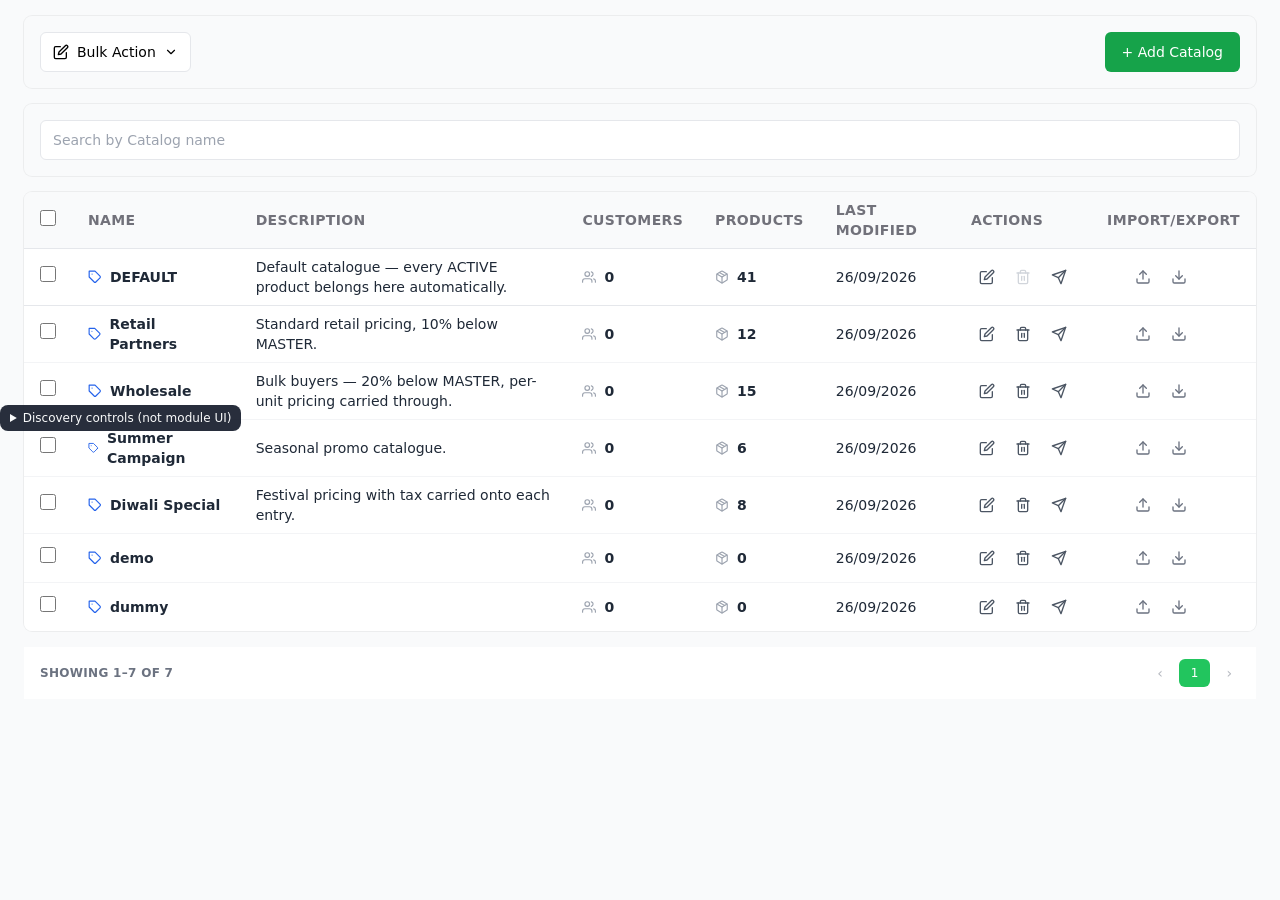
==== screens/catalogue-list.html @ 8fc2faf2 "Discovery v5 review build" ====
<!doctype html>
<!--
  DISCOVERY v5 SCREEN — Catalogue (Addendum 006: baseline sync to Development).
  Ports, element for element: CatalogueListShell, useCatalogueListController, CatalogueDrawer,
  useCatalogueDrawerController, CataloguePricingCsvActions, CatalogueSendCampaignModal,
  CatalogueTableSkeleton (+ shared DeleteModal, DiscardChangesModal, BulkActionDropdown,
  SlideDrawer, UnitPriceModal/UnitPriceForm, Pagination in ../assets/ui).
  Mounted as the host mounts it (storefront-frontend pages/CatalogueManagement.jsx):
  showHeading={false}, onNotify → host toasts. Data: sandbox seed (seed.catalogues).
  Open through a local static server (seed.json is fetched).
-->
<html lang="en">
<head>
<meta charset="utf-8">
<meta name="viewport" content="width=device-width, initial-scale=1">
<title>Catalogue — Discovery v5</title>
<link rel="stylesheet" href="../assets/module.css">
<script src="../assets/pm-core.js"></script>
<script src="../assets/ui/icons.js"></script>
<script src="../assets/ui/kit.js"></script>
<script src="../assets/ui/unit-price.js"></script>
<script src="../assets/ui/boot.js"></script>
</head>
<body>
<script>
const PAGE_SIZE = 20;
const SHOW_HEADING = false;
let api, locationId;
const onNotify = (m, t) => Boot.onNotify(m, t);

// ---- useCatalogueListController ----------------------------------------------------------
const L = {
  items: [], totalDoc: 0, isLoading: true, error: null,
  searchInput: "", currentPage: 1, checkedIds: [],
  searchDraft: "", pendingDelete: null, drawer: null, campaignFor: null,
};
let loadSeq = 0;
async function loadList() {
  const seq = ++loadSeq;
  L.isLoading = true;
  K.update();
  try {
    const result = await api.listCatalogues(locationId, { search: L.searchInput || undefined, page: L.currentPage, limit: PAGE_SIZE });
    if (seq !== loadSeq) return;
    L.items = result.catalogues.map(PM.mapCatalogue.mapCatalogueSummaryToListItem);
    L.totalDoc = result.totalDoc;
    L.checkedIds = [];
    L.isLoading = false;
    L.error = null;
  } catch (err) {
    if (seq !== loadSeq) return;
    L.isLoading = false;
    L.error = err;
    onNotify(`Something went wrong: ${err.message}`, "error");
  }
  K.update();
}
const refresh = () => loadList();
const isCheckAll = () => L.items.length > 0 && L.checkedIds.length === L.items.length;
async function removeCatalogue(id) {
  await api.deleteCatalogue(id);
  refresh();
}
async function bulkDelete(ids) {
  const results = await Promise.allSettled(ids.map((id) => api.deleteCatalogue(id)));
  refresh();
  const ok = results.filter((r) => r.status === "fulfilled").length;
  return { ok, failed: results.length - ok };
}

// ---- CatalogueListShell --------------------------------------------------------------------
const applySearch = K.debounce((v) => {
  L.searchInput = v;
  L.currentPage = 1;
  loadList();
}, 400);
K.on["list.search"] = (_, ev) => {
  L.searchDraft = ev.target.value;
  applySearch(L.searchDraft);
};
K.on["list.checkAll"] = () => (L.checkedIds = L.checkedIds.length === L.items.length ? [] : L.items.map((c) => c.id));
K.on["list.check"] = (id) => (L.checkedIds = L.checkedIds.includes(id) ? L.checkedIds.filter((x) => x !== id) : [...L.checkedIds, id]);
K.on["list.add"] = () => openDrawer({ mode: "create" });
K.on["list.edit"] = (id) => openDrawer({ mode: "edit", id });
K.on["list.delete"] = (id) => {
  const c = L.items.find((x) => x.id === id);
  L.pendingDelete = { kind: "single", id, name: c.displayName };
};
K.on["list.campaign"] = (id) => {
  const c = L.items.find((x) => x.id === id);
  openCampaign({ id, name: c.displayName });
};

async function handleConfirmDelete() {
  const pd = L.pendingDelete;
  if (!pd) return;
  if (pd.kind === "single") {
    await removeCatalogue(pd.id);
    onNotify(`Catalogue "${pd.name}" deleted`, "success");
    return;
  }
  const { ok, failed } = await bulkDelete(pd.ids);
  if (failed === 0) onNotify(`${ok} catalogue${ok === 1 ? "" : "s"} deleted`, "success");
  else onNotify(`${ok} deleted, ${failed} failed`, "error");
}

function skeleton() {
  const bar = (w) => `<div class="h-4 ${w} animate-pulse rounded bg-gray-200 dark:bg-gray-700"></div>`;
  const sq = `<div class="h-4 w-4 animate-pulse rounded bg-gray-200 dark:bg-gray-700"></div>`;
  return `<div class="w-full overflow-hidden ring-1 ring-black/5 rounded-lg overflow-x-auto" data-testid="catalogue-table-skeleton"><table class="w-full">
    ${thead(sq)}
    <tbody class="bg-white divide-y divide-gray-100 dark:divide-gray-700 dark:bg-gray-800">${Array.from({ length: 6 }, () => `<tr class="border-b border-gray-200">
      <td class="px-4 py-3">${sq}</td><td class="px-4 py-3">${bar("w-32")}</td><td class="px-4 py-3">${bar("w-40")}</td><td class="px-4 py-3">${bar("w-12")}</td><td class="px-4 py-3">${bar("w-12")}</td><td class="px-4 py-3">${bar("w-20")}</td>
      <td class="px-4 py-3"><div class="flex items-center gap-2">${sq}${sq}</div></td><td class="px-4 py-3"><div class="flex items-center gap-2">${sq}${sq}</div></td></tr>`).join("")}</tbody></table></div>`;
}
function thead(firstCell) {
  return `<thead class="text-sm font-medium tracking-wide text-left text-zinc-500 uppercase border-b border-gray-200 dark:border-gray-700 bg-gray-50 dark:text-gray-400 dark:bg-gray-800"><tr>
    <th class="px-4 py-2">${firstCell}</th><th class="px-4 py-2">Name</th><th class="px-4 py-2">Description</th><th class="px-4 py-2">Customers</th><th class="px-4 py-2">Products</th><th class="px-4 py-2">Last Modified</th><th class="px-4 py-2">Actions</th><th class="px-4 py-2">Import/Export</th></tr></thead>`;
}

function renderList() {
  if (L.error) return `<p role="alert" data-testid="catalogue-list-error">Something went wrong: ${K.esc(L.error.message)}</p>`;
  const totalPages = Math.max(1, Math.ceil(L.totalDoc / PAGE_SIZE));
  const actionsDisabled = L.checkedIds.length > 0;
  const bulkProps = (extra) => ({
    selectedIds: L.checkedIds,
    fallbackIds: L.items.map((i) => i.id),
    onDelete: (ids) => (L.pendingDelete = { kind: "bulk", ids }),
    onAutoSelect: () => onNotify("Select catalogues first, then choose a bulk action.", "error"),
    entityLabel: "Catalogue",
    deleteDescription: "Permanently remove the selected catalogues",
    ...extra,
  });
  const rows = L.items.length === 0
    ? `<tr><td colspan="8" data-testid="catalogue-list-empty" class="px-4 py-6 text-center text-gray-500 dark:text-gray-400">No catalogues found.</td></tr>`
    : L.items.map((c) => {
        const del = actionsDisabled || c.isDefault;
        return `<tr data-key="${c.id}" data-testid="catalogue-row-${c.id}" class="border-b border-gray-200 hover:bg-gray-50 dark:hover:bg-gray-700/40">
          <td class="px-4 py-2"><input type="checkbox"${K.attr("checked", L.checkedIds.includes(c.id))} data-on-change="list.check|${c.id}" data-testid="catalogue-row-checkbox-${c.id}" class="h-4 w-4 rounded border-gray-400 accent-emerald-600" aria-label="Select ${K.esc(c.displayName)}"></td>
          <td class="px-4 py-2"><span class="flex items-center text-sm font-semibold">${K.icon("FiTag", "mr-2 text-blue-600")}<span data-testid="catalogue-name-${c.id}">${K.esc(c.displayName)}</span></span></td>
          <td class="px-4 py-2 text-sm" data-testid="catalogue-description-${c.id}">${K.esc(c.descriptionLabel)}</td>
          <td class="px-4 py-2"><span class="flex items-center text-sm font-semibold">${K.icon("FiUsers", "mr-2 text-gray-400")}<span data-testid="catalogue-org-count-${c.id}">${c.orgCount}</span></span></td>
          <td class="px-4 py-2"><span class="flex items-center text-sm font-semibold">${K.icon("FiPackage", "mr-2 text-gray-400")}<span data-testid="catalogue-product-count-${c.id}">${c.productCount}</span></span></td>
          <td class="px-4 py-2 text-sm" data-testid="catalogue-modified-date-${c.id}">${c.modifiedAt ? new Date(c.modifiedAt).toLocaleDateString("en-GB") : "—"}</td>
          <td class="px-4 py-2"><div class="flex items-center gap-1">
            <button type="button"${K.attr("disabled", actionsDisabled)} data-on-click="list.edit|${c.id}" data-testid="catalogue-edit-btn-${c.id}" class="p-2 focus:outline-none ${actionsDisabled ? "text-gray-300" : "text-gray-600 hover:text-green-600"}" aria-label="Edit ${K.esc(c.displayName)}">${K.icon("FiEdit")}</button>
            <button type="button"${K.attr("disabled", del)}${K.attr("title", c.isDefault ? "DEFAULT catalog cannot be deleted" : undefined)} data-on-click="list.delete|${c.id}" data-testid="catalogue-delete-btn-${c.id}" class="p-2 focus:outline-none ${del ? "text-gray-300" : "text-gray-600 hover:text-red-600"}" aria-label="Delete ${K.esc(c.displayName)}">${K.icon("FiTrash2")}</button>
            <button type="button"${K.attr("disabled", actionsDisabled)} data-on-click="list.campaign|${c.id}" data-testid="catalogue-campaign-btn-${c.id}" class="p-2 focus:outline-none ${actionsDisabled ? "text-gray-300" : "text-gray-600 hover:text-blue-600"}" aria-label="Send Campaign for ${K.esc(c.displayName)}" title="Send Campaign">${K.icon("Send", "h-4 w-4")}</button>
          </div></td>
          <td class="px-4 py-2">${CsvActions(c.id, c.displayName)}</td>
        </tr>`;
      }).join("");

  return `<div>
    ${SHOW_HEADING ? `<h1 data-testid="catalogue-list-heading" class="mb-4 text-xl font-semibold text-gray-800 dark:text-gray-100">Catalogues</h1>` : ""}
    <div class="hidden md:block min-w-0 rounded-lg overflow-visible ring-1 ring-black/5 dark:bg-gray-800 mb-4"><div class="p-4 flex flex-col sm:flex-row gap-2">
      ${BulkActionDropdown("catalogue-bulk", bulkProps({ testIdPrefix: "catalogue-bulk-action" }))}
      <button type="button" data-on-click="list.add" data-testid="catalogue-add-btn" class="align-bottom inline-flex items-center justify-center cursor-pointer leading-5 transition-colors duration-150 font-medium focus:outline-none px-4 py-2 rounded-md text-sm text-white bg-green-600 border border-transparent hover:bg-green-700 h-10 w-full sm:w-auto sm:ml-auto">+ Add Catalog</button>
    </div></div>
    <div class="min-w-0 rounded-lg overflow-visible ring-1 ring-black/5 dark:bg-gray-800 mb-4"><div class="p-4 flex flex-col sm:flex-row gap-2">
      <input type="text" placeholder="Search by Catalog name" value="${K.esc(L.searchDraft)}" data-on-input="list.search" data-testid="catalogue-search-input" class="block w-full h-10 border border-gray-200 bg-white px-3 py-1 text-sm focus:outline-none dark:text-gray-300 leading-5 rounded-md focus:bg-white dark:focus:bg-gray-700 dark:border-gray-600">
    </div></div>
    ${L.isLoading ? skeleton() : `<div class="w-full overflow-hidden ring-1 ring-black/5 rounded-lg overflow-x-auto"><table class="w-full" data-testid="catalogue-table">
      ${thead(`<input type="checkbox"${K.attr("checked", isCheckAll())} data-on-change="list.checkAll" data-testid="catalogue-select-all-checkbox" class="h-4 w-4 rounded border-gray-400 accent-emerald-600" aria-label="Select all catalogues">`)}
      <tbody class="bg-white divide-y divide-gray-100 dark:divide-gray-700 dark:bg-gray-800 text-gray-800 dark:text-gray-400">${rows}</tbody></table></div>`}
    <div class="mt-4">${Pagination("catalogue-pagination", { currentPage: L.currentPage, totalPages, resultsPerPage: PAGE_SIZE, totalResults: L.totalDoc, testIdPrefix: "catalogue-pagination", onPageChange: (p) => ((L.currentPage = p), loadList()) })}</div>
    ${L.drawer ? CatalogueDrawer(L.drawer) : ""}
    ${DeleteModal("catalogue-delete", { open: L.pendingDelete !== null, title: L.pendingDelete?.kind === "single" ? L.pendingDelete.name : undefined, isBulk: L.pendingDelete?.kind === "bulk", onConfirm: handleConfirmDelete, onClose: () => (L.pendingDelete = null) })}
    ${L.campaignFor ? K.portal("campaign", CampaignModal(L.campaignFor)) : ""}
    ${CsvPreviewPortal()}
    <div class="md:hidden fixed bottom-0 left-0 right-0 z-40 bg-white dark:bg-gray-800 border-t border-gray-200 dark:border-gray-700 shadow-[0_-2px_12px_rgba(0,0,0,0.08)]"><div class="flex items-center justify-around px-1 py-2 pb-[env(safe-area-inset-bottom,8px)]">
      ${BulkActionDropdown("catalogue-bulk-mobile", bulkProps({ label: "Bulk Action", mobile: true, mobileVariant: "sheet", testIdPrefix: "catalogue-bulk-action-mobile" }))}
      <div class="h-8 w-px bg-gray-200"></div>
      <button type="button" data-on-click="list.add" data-testid="catalogue-add-btn-mobile" class="flex flex-col items-center gap-0.5 px-3 py-1 rounded-lg text-emerald-700 hover:bg-emerald-50"><span class="rounded-lg bg-emerald-600 px-3 py-1 text-white">${K.icon("FiPlus", "w-5 h-5")}</span><span class="text-[10px] font-medium">Add Catalog</span></button>
    </div></div>
    <div class="md:hidden h-16"></div>
  </div>`;
}

// ---- CatalogueDrawer + useCatalogueDrawerController -----------------------------------------
const DEFAULT_NAME = "DEFAULT";
const primaryBtnClass = "flex-grow-0 md:flex-grow inline-flex h-12 w-full items-center justify-center rounded-md bg-green-600 px-4 text-sm font-medium text-white transition-colors hover:bg-green-700 disabled:opacity-60 disabled:cursor-not-allowed";
const cancelBtnClass = "flex-grow-0 md:flex-grow inline-flex h-12 w-full items-center justify-center rounded-md border border-gray-200 bg-white px-4 text-sm font-medium text-red-500 transition-colors hover:border-red-100 hover:bg-red-50 hover:text-red-600 dark:border-gray-700 dark:bg-gray-700 dark:text-gray-500 dark:hover:bg-gray-800 dark:hover:text-red-700";
const badgeBase = "inline-flex items-center px-2.5 py-0.5 rounded-full text-xs font-medium border";
const statusHighlightClass = { all: "bg-green-50 border-green-200", partial: "bg-blue-50 border-blue-200", none: "bg-white hover:bg-gray-50 border-transparent" };

function openDrawer(spec) {
  const catalogueId = spec.mode === "edit" ? spec.id : undefined;
  const d = {
    mode: spec.mode, catalogueId,
    step: "basic", isLoading: true, loadError: null,
    name: "", desc: "", basicInfoError: null, existingCatalogue: null,
    allProducts: [], categoryOptions: [], unitOptions: [], selectedIds: new Set(),
    productSearch: "", productCategoryFilter: undefined, priceFilter: "all",
    selectionMode: "category", expandedCategoryIds: new Set(),
    rows: [], pricesDirty: false, isSaving: false, saveError: null, snapshot: null,
    priceEditRowId: null, showDiscardModal: false, everReachedSelect: spec.mode === "edit",
  };
  L.drawer = d;
  (async () => {
    try {
      const catalogue = catalogueId ? await api.getCatalogue(catalogueId) : null;
      if (L.drawer !== d) return;
      const sourceCatalogueType = catalogue && catalogue.name.toUpperCase() === DEFAULT_NAME ? "MASTER" : "DEFAULT";
      const [products, categoryTree, units] = await Promise.all([api.exportProducts(locationId, { catalogueType: sourceCatalogueType }), api.listCategories(locationId), api.getUnitOptions(locationId)]);
      if (L.drawer !== d) return;
      d.existingCatalogue = catalogue;
      d.name = catalogue?.name ?? "";
      d.desc = catalogue?.desc ?? "";
      const initial = (catalogue?.products ?? []).map((p) => p.id);
      d.selectedIds = new Set(initial);
      d.snapshot = { name: catalogue?.name ?? "", desc: catalogue?.desc ?? "", productIds: [...initial].sort() };
      d.allProducts = products;
      d.categoryOptions = PM.mapProduct.mapCategoryTreeToOptions(categoryTree);
      d.unitOptions = Object.values(units);
      d.isLoading = false;
      d.loadError = null;
    } catch (err) {
      if (L.drawer !== d) return;
      d.isLoading = false;
      d.loadError = err;
    }
    K.update();
  })();
}
const D = () => L.drawer;
const isNameLocked = (d) => (d.existingCatalogue?.name ?? "").toUpperCase() === DEFAULT_NAME;
function isDirty(d) {
  const snap = d.snapshot;
  if (!snap) return false;
  if (d.name.trim() !== snap.name) return true;
  if (d.desc !== snap.desc) return true;
  const cur = Array.from(d.selectedIds).sort();
  if (cur.length !== snap.productIds.length || cur.some((id, i) => id !== snap.productIds[i])) return true;
  return d.pricesDirty;
}
function setStep(d, step) {
  d.step = step;
  if (step === "select" || step === "pricing") d.everReachedSelect = true;
}
function goToSelect(d) {
  const trimmed = d.name.trim();
  if (!isNameLocked(d)) {
    if (!trimmed) return (d.basicInfoError = "Catalog Name is required");
    if (trimmed.toUpperCase() === DEFAULT_NAME) return (d.basicInfoError = "Catalog Name cannot be 'DEFAULT'");
  }
  d.basicInfoError = null;
  setStep(d, "select");
}
function goToPricing(d) {
  d.rows = PM.catalogueDrawer.buildPricingRows(d.allProducts, d.selectedIds, d.existingCatalogue);
  d.pricesDirty = false;
  setStep(d, "pricing");
}
function applyPriceEdit(d, productId, payload) {
  const unitIndex = PM.unitLevel.getPriceCalculationUnitIndex();
  const unitPrices = [payload.price, payload.baseUnitPrice, payload.palletUnitPrice];
  const newCatalogPrice = Number(unitPrices[unitIndex] ?? payload.price ?? 0);
  const { offerPriceMap } = PM.unitPriceMapping.unitPriceSaveToWriteFields(payload);
  const palletKey = payload.palletUnit || "Pallet";
  if (offerPriceMap[palletKey] === undefined) offerPriceMap[palletKey] = payload.palletUnitPrice;
  d.rows = d.rows.map((r) => (r.productId === productId ? { ...r, catalogPrice: newCatalogPrice, offerPriceMap } : r));
  d.pricesDirty = true;
}
async function save(d) {
  d.isSaving = true;
  d.saveError = null;
  K.update();
  try {
    const products = d.rows.map((r) => ({ id: r.productId, price: r.price, offerPrice: r.catalogPrice, priceMap: r.priceMap, offerPriceMap: r.offerPriceMap, tax: r.tax }));
    const trimmed = d.name.trim();
    const result = d.catalogueId
      ? await api.updateCatalogue(d.catalogueId, { name: isNameLocked(d) ? undefined : trimmed, desc: d.desc, products })
      : await api.createCatalogue(locationId, { name: trimmed, desc: d.desc, products });
    // CatalogueListShell#onSaved
    const mode = d.mode;
    L.drawer = null;
    refresh();
    onNotify(`Catalogue "${result.name}" ${mode === "create" ? "created" : "updated"}`, "success");
  } catch (err) {
    d.saveError = err.message;
  } finally {
    d.isSaving = false;
    K.update();
  }
}
function handleClose() {
  const d = D();
  if (isDirty(d)) return (d.showDiscardModal = true);
  L.drawer = null;
}

K.on["cd.name"] = (_, ev) => (D().name = ev.target.value);
K.on["cd.desc"] = (_, ev) => (D().desc = ev.target.value);
K.on["cd.close"] = () => handleClose();
K.on["cd.next"] = () => goToSelect(D());
K.on["cd.backBasic"] = () => setStep(D(), "basic");
K.on["cd.backSelect"] = () => setStep(D(), "select");
K.on["cd.continue"] = () => goToPricing(D());
K.on["cd.save"] = () => save(D());
K.on["cd.tab"] = (key) => {
  const d = D();
  if (d.step === key) return;
  if (key === "basic") setStep(d, "basic");
  else if (key === "select") d.step === "pricing" ? setStep(d, "select") : goToSelect(d);
  else goToPricing(d);
};
K.on["cd.mode"] = (_, ev) => (D().selectionMode = ev.target.value);
K.on["cd.selectAll"] = () => (D().selectedIds = new Set(D().allProducts.map((p) => p.id)));
K.on["cd.clearAll"] = () => (D().selectedIds = new Set());
K.on["cd.expand"] = (id) => {
  const s = new Set(D().expandedCategoryIds);
  s.has(id) ? s.delete(id) : s.add(id);
  D().expandedCategoryIds = s;
};
K.on["cd.toggleCat"] = (arg) => {
  const d = D();
  const [kind, id] = arg.split(":");
  const root = d.categoryOptions.find((c) => c.id === id);
  const ids = (kind === "root" ? PM.catalogueDrawer.productsInCategoryTree(d.allProducts, root) : PM.catalogueDrawer.productsInCategory(d.allProducts, id)).map((p) => p.id);
  if (ids.length === 0) return;
  const allSelected = ids.every((x) => d.selectedIds.has(x));
  const next = new Set(d.selectedIds);
  for (const x of ids) allSelected ? next.delete(x) : next.add(x);
  d.selectedIds = next;
};
K.on["cd.toggleProduct"] = (id) => {
  const next = new Set(D().selectedIds);
  next.has(id) ? next.delete(id) : next.add(id);
  D().selectedIds = next;
};
K.on["cd.search"] = (_, ev) => (D().productSearch = ev.target.value);
K.on["cd.catFilter"] = (_, ev) => (D().productCategoryFilter = ev.target.value || undefined);
K.on["cd.priceFilter"] = (_, ev) => (D().priceFilter = ev.target.value);
K.on["cd.editPrice"] = (id) => (D().priceEditRowId = id);

function categoryTreeRow({ id, label, productCount, status, isSubcategory, toggleArg, isExpanded, canExpand }) {
  return `<div data-testid="catalogue-drawer-category-row-${id}" data-selection-status="${status}" class="flex items-center justify-between gap-2 rounded-md border px-2 py-2 transition-colors ${isSubcategory ? "ml-6 border-l-2 pl-3" : ""} ${statusHighlightClass[status]}">
    <div class="flex min-w-0 items-center gap-2">
      ${canExpand ? `<button type="button" data-on-click="cd.expand|${id}" data-testid="catalogue-drawer-category-expand-${id}" data-status="${isExpanded ? "expanded" : "collapsed"}" aria-label="${isExpanded ? "Collapse" : "Expand"} ${K.esc(label)}" class="text-gray-500 hover:text-gray-700">${K.icon(isExpanded ? "ChevronDown" : "ChevronRight", "h-4 w-4").replace("<svg", `<svg data-testid="catalogue-drawer-category-expand-icon-${id}"`)}</button>` : ""}
      <span data-testid="catalogue-drawer-category-label-${id}" class="truncate font-medium text-gray-800 ${isSubcategory ? "text-sm" : ""}">${K.esc(label)}</span>
      <span data-testid="catalogue-drawer-category-count-${id}" class="shrink-0 text-xs text-gray-500">${productCount} Product${productCount === 1 ? "" : "s"}</span>
      ${status === "all" ? K.icon("Check", "h-4 w-4 shrink-0 text-green-600") : status === "partial" ? K.icon("Minus", "h-4 w-4 shrink-0 text-blue-600") : ""}
    </div>
    <button type="button" data-on-click="cd.toggleCat|${toggleArg}"${K.attr("disabled", productCount === 0)} data-testid="catalogue-drawer-category-toggle-${id}" class="shrink-0 rounded border border-gray-300 bg-white px-2 py-1 text-xs font-medium text-gray-700 hover:bg-gray-50 disabled:cursor-not-allowed disabled:opacity-50">${status === "all" ? (isSubcategory ? "Deselect" : "Deselect All") : isSubcategory ? "Select" : "Select All"}</button>
  </div>`;
}

function CatalogueDrawer(d) {
  const title = d.mode === "create" ? "Add Catalog" : "Update Catalog";
  if (d.isLoading) return SlideDrawer("catalogue-drawer", { open: true, onClose: () => (L.drawer = null), title, testId: "catalogue-drawer", children: `<p data-testid="catalogue-drawer-loading">Loading…</p>` });
  if (d.loadError) return SlideDrawer("catalogue-drawer", { open: true, onClose: () => (L.drawer = null), title, testId: "catalogue-drawer", children: `<p role="alert" data-testid="catalogue-drawer-load-error">Something went wrong: ${K.esc(d.loadError.message)}</p>` });
  const cdm = PM.catalogueDrawer;
  const fmt = PM.format;
  const categoryNamesById = Object.fromEntries(d.categoryOptions.flatMap((r) => [[r.id, r.label], ...r.children.map((c) => [c.id, c.label])]));
  const filteredProducts = d.allProducts.filter((p) => {
    if (d.productCategoryFilter && p.categoryReference !== d.productCategoryFilter) return false;
    if (d.productSearch && !p.name.toLowerCase().includes(d.productSearch.toLowerCase())) return false;
    if (d.priceFilter !== "all") {
      const price = p.price ?? 0;
      if (d.priceFilter === "under100" && !(price < 100)) return false;
      if (d.priceFilter === "100to300" && !(price >= 100 && price <= 300)) return false;
      if (d.priceFilter === "above300" && !(price > 300)) return false;
    }
    return true;
  });
  const priceEditRow = d.rows.find((r) => r.productId === d.priceEditRowId) ?? null;
  const nested = d.priceEditRowId !== null || d.showDiscardModal;
  const gridCols = "grid grid-cols-[minmax(140px,2fr)_minmax(120px,1fr)_minmax(80px,0.8fr)_minmax(160px,1fr)_minmax(90px,0.7fr)] sm:grid-cols-5 min-w-[760px]";
  const tab = (key, label, enabled) => `<button type="button"${enabled ? ` data-on-click="cd.tab|${key}"` : ""}${K.attr("disabled", !enabled)} data-testid="catalogue-drawer-tab-${key}" class="px-2 xl:px-6 py-2 text-base font-medium border-b-2 transition-colors ${d.step === key ? "text-green-600 border-green-600" : "text-gray-500 border-transparent"} ${enabled ? "" : "cursor-not-allowed hover:text-gray-700"}">${label}</button>`;
  const tabs = `<div class="border-b border-gray-200 dark:border-gray-700"><div class="flex space-x-4 xl:space-x-6 px-6">${tab("basic", "Basic Info", true)}${tab("select", "Select Products", d.everReachedSelect)}${tab("pricing", "Set Pricing", d.selectedIds.size > 0)}</div></div>`;
  const cancel = `<button type="button" data-on-click="cd.close" data-testid="catalogue-drawer-cancel-btn" class="${cancelBtnClass}">Cancel</button>`;
  const footer =
    d.step === "basic"
      ? `${cancel}<button type="button" data-on-click="cd.next" data-testid="catalogue-drawer-next-btn" class="${primaryBtnClass}">Next: Select Products</button>`
      : d.step === "select"
        ? `${cancel}<button type="button" data-on-click="cd.backBasic" data-testid="catalogue-drawer-back-to-basic-btn" class="${primaryBtnClass}">Back</button><button type="button"${K.attr("disabled", d.selectedIds.size === 0)} data-on-click="cd.continue" data-testid="catalogue-drawer-continue-pricing-btn" class="${primaryBtnClass}">Continue to Pricing (${d.selectedIds.size} Products)</button>`
        : `<div class="flex w-full flex-col gap-2">${d.saveError ? `<p role="alert" data-testid="catalogue-drawer-save-error" class="text-sm text-red-600">${K.esc(d.saveError)}</p>` : ""}<div class="flex flex-col gap-4 md:flex-row md:gap-6">${cancel}<button type="button" data-on-click="cd.backSelect" data-testid="catalogue-drawer-back-to-select-btn" class="${primaryBtnClass}">Back to Products</button><button type="button"${K.attr("disabled", d.isSaving)} data-on-click="cd.save" data-testid="catalogue-drawer-save-btn" class="${primaryBtnClass}">${d.isSaving ? "Saving…" : d.mode === "create" ? "Create Catalog" : "Update Catalog"}</button></div></div>`;

  let body = "";
  if (d.step === "basic") {
    body = `<div>
      <div class="grid grid-cols-6 gap-3 md:gap-5 xl:gap-6 lg:gap-6 mb-6"><label class="col-span-4 sm:col-span-2 font-medium text-sm text-gray-700 dark:text-gray-200">Catalog Name<span class="text-red-500 ml-1">*</span></label>
        <div class="col-span-8 sm:col-span-4"><input type="text" placeholder="Name" value="${K.esc(d.name)}" data-on-input="cd.name"${K.attr("disabled", isNameLocked(d))} data-testid="catalogue-drawer-name-input" class="block w-full h-10 border border-gray-200 bg-gray-100 px-3 py-1 text-sm focus:outline-none dark:text-gray-300 leading-5 rounded-md focus:bg-white dark:focus:bg-gray-700 dark:border-gray-600 disabled:cursor-not-allowed"></div></div>
      <div class="grid grid-cols-6 gap-3 md:gap-5 xl:gap-6 lg:gap-6 mb-6"><label class="col-span-4 sm:col-span-2 font-medium text-sm text-gray-700 dark:text-gray-200">Description</label>
        <div class="col-span-8 sm:col-span-4"><textarea placeholder="Description" data-on-input="cd.desc" data-testid="catalogue-drawer-desc-input" class="block w-full border border-gray-200 bg-gray-100 px-3 py-2 text-sm focus:outline-none dark:text-gray-300 leading-5 rounded-md focus:bg-white dark:focus:bg-gray-700 dark:border-gray-600" rows="4">${K.esc(d.desc)}</textarea></div></div>
      ${d.basicInfoError ? `<p role="alert" data-testid="catalogue-drawer-basic-error" class="text-sm text-red-600">${K.esc(d.basicInfoError)}</p>` : ""}
    </div>`;
  } else if (d.step === "select") {
    const tree = cdm.categoriesWithProducts(d.allProducts, d.categoryOptions).map((root) => {
      const rootProducts = cdm.productsInCategoryTree(d.allProducts, root);
      const isExpanded = d.expandedCategoryIds.has(root.id);
      const visibleChildren = root.children.filter((c) => cdm.productsInCategory(d.allProducts, c.id).length > 0);
      return `<div data-key="${root.id}">${categoryTreeRow({ id: root.id, label: root.label, productCount: rootProducts.length, status: cdm.categoryTreeSelectionStatus(d.allProducts, root, d.selectedIds), toggleArg: `root:${root.id}`, canExpand: visibleChildren.length > 0, isExpanded })}
        ${isExpanded ? visibleChildren.map((c) => categoryTreeRow({ id: c.id, label: c.label, productCount: cdm.productsInCategory(d.allProducts, c.id).length, status: cdm.categorySelectionStatus(d.allProducts, c.id, d.selectedIds), isSubcategory: true, toggleArg: `sub:${c.id}` })).join("") : ""}</div>`;
    }).join("");
    const preview = d.selectedIds.size === 0
      ? `<div data-testid="catalogue-drawer-selected-preview-empty" class="flex flex-col items-center justify-center py-10 text-center text-gray-500">${K.icon("Package", "h-12 w-12 text-gray-300")}<p class="mt-2 text-sm font-medium">No products selected</p><p class="text-xs text-gray-400">Select categories or subcategories to add products</p></div>`
      : d.allProducts.filter((p) => d.selectedIds.has(p.id)).map((p) => {
          const unit = cdm.resolveOrderingUnit(p);
          const tax = fmt.formatTaxLabel(p.tax);
          return `<div data-key="${p.id}" data-testid="catalogue-drawer-preview-row-${p.id}" class="flex items-center gap-3 p-2 border border-gray-200 rounded"><div class="min-w-0 flex-1">
            <p data-testid="catalogue-drawer-preview-name-${p.id}" class="truncate text-sm font-medium text-gray-800">${K.esc(p.name)}</p>
            <p data-testid="catalogue-drawer-preview-price-${p.id}" class="text-xs text-gray-500">${K.esc(fmt.formatPrice(cdm.resolveBasePrice(p)))}${unit ? `/${K.esc(unit)}` : ""}</p>
            ${tax ? `<p data-testid="catalogue-drawer-preview-tax-${p.id}" class="text-xs text-gray-400">${tax}</p>` : ""}
          </div><button type="button" data-on-click="cd.toggleProduct|${p.id}" data-testid="catalogue-drawer-preview-remove-${p.id}" aria-label="Remove ${K.esc(p.name)}" class="shrink-0 rounded p-1 text-red-600 hover:bg-red-50">${K.icon("X", "h-4 w-4")}</button></div>`;
        }).join("");
    const cur = fmt.currency();
    const sp = fmt.MONEY_SPACE;
    const individual = `
      <div class="mb-4 flex flex-col sm:flex-row sm:items-center gap-4 w-full">
        <div class="relative flex-1 min-w-[160px]">${K.icon("Search", "pointer-events-none absolute left-3 top-1/2 h-4 w-4 -translate-y-1/2 text-gray-400")}<input type="text" placeholder="Search products" value="${K.esc(d.productSearch)}" data-on-input="cd.search" data-testid="catalogue-drawer-product-search" class="h-10 w-full pl-10 pr-3 py-2 border border-gray-300 rounded-md shadow-sm focus:outline-none focus:ring-2 focus:ring-blue-500 focus:border-blue-500 text-sm"></div>
        <select data-on-change="cd.catFilter" data-testid="catalogue-drawer-category-filter" class="h-10 w-full sm:w-auto px-3 py-2 border border-gray-300 rounded-md text-sm focus:outline-none focus:ring-2 focus:ring-blue-500 focus:border-blue-500"><option value=""${K.attr("selected", !d.productCategoryFilter)}>All Categories</option>${d.categoryOptions.map((c) => `<option value="${c.id}"${K.attr("selected", d.productCategoryFilter === c.id)}>${K.esc(c.label)}</option>`).join("")}</select>
        <select data-on-change="cd.priceFilter" data-testid="catalogue-drawer-price-filter" class="h-10 w-full sm:w-auto px-3 py-2 border border-gray-300 rounded-md text-sm focus:outline-none focus:ring-2 focus:ring-blue-500 focus:border-blue-500">${[["all", "All Prices"], ["under100", `Under ${cur}${sp}100`], ["100to300", `${cur}${sp}100–${cur}${sp}300`], ["above300", `Above ${cur}${sp}300`]].map(([v, l]) => `<option value="${v}"${K.attr("selected", d.priceFilter === v)}>${K.esc(l)}</option>`).join("")}</select>
      </div>
      <div class="border border-gray-200 rounded-lg h-full md:mb-11 overflow-hidden"><div class="overflow-y-auto max-h-96"><table class="min-w-full divide-y divide-gray-200" data-testid="catalogue-drawer-product-table">
        <thead class="bg-gray-50 sticky top-0 z-10"><tr><th class="ps-3 py-3"></th><th class="px-2 py-3 text-left text-xs font-medium text-gray-500 uppercase tracking-wider">Product</th><th class="px-2 py-3 text-left text-xs font-medium text-gray-500 uppercase tracking-wider">Category</th><th class="px-2 py-3 text-left text-xs font-medium text-gray-500 uppercase tracking-wider">Price</th></tr></thead>
        <tbody class="bg-white divide-y divide-gray-200">${filteredProducts.map((p) => `<tr data-key="${p.id}" data-testid="catalogue-drawer-product-row-${p.id}" class="hover:bg-gray-50">
          <td class="ps-3 py-3 whitespace-nowrap"><input type="checkbox"${K.attr("checked", d.selectedIds.has(p.id))} data-on-change="cd.toggleProduct|${p.id}" data-testid="catalogue-drawer-product-checkbox-${p.id}" class="h-4 w-4 text-blue-600 focus:ring-blue-500 border-gray-300 rounded"></td>
          <td class="px-2 py-3 text-gray-800" data-testid="catalogue-drawer-product-name-${p.id}">${K.esc(p.name)}</td>
          <td class="px-2 py-3 text-gray-600" data-testid="catalogue-drawer-product-category-${p.id}">${K.esc(p.categoryReference ? (categoryNamesById[p.categoryReference] ?? "—") : "—")}</td>
          <td class="px-2 py-3 text-gray-600" data-testid="catalogue-drawer-product-price-${p.id}">${p.price !== undefined ? K.esc(fmt.formatPrice(p.price)) : "—"}</td></tr>`).join("")}</tbody>
      </table></div></div>`;
    body = `<div>
      <div class="mb-4 flex flex-wrap items-center gap-3 w-full">
        <span data-testid="catalogue-drawer-selected-count" class="${badgeBase} bg-blue-50 text-blue-700 border-blue-200">${d.selectedIds.size} Products Selected</span>
        <label for="catalogue-drawer-selection-mode" class="text-sm font-medium text-gray-700">Selection Mode:</label>
        <select id="catalogue-drawer-selection-mode" data-on-change="cd.mode" data-testid="catalogue-drawer-selection-mode" class="px-3 py-1 border border-gray-300 rounded-md text-sm focus:outline-none focus:ring-2 focus:ring-blue-500 focus:border-blue-500"><option value="category"${K.attr("selected", d.selectionMode === "category")}>By Category</option><option value="individual"${K.attr("selected", d.selectionMode === "individual")}>Individual</option></select>
        <div class="ml-auto flex gap-2">
          <button type="button" data-on-click="cd.selectAll" data-testid="catalogue-drawer-select-all-btn" class="rounded-md border border-gray-300 bg-white px-3 py-1.5 text-sm font-medium text-gray-700 hover:bg-gray-50">Select All</button>
          <button type="button" data-on-click="cd.clearAll" data-testid="catalogue-drawer-clear-all-btn" class="rounded-md border border-gray-300 bg-white px-3 py-1.5 text-sm font-medium text-gray-700 hover:bg-gray-50">Clear All</button>
        </div>
      </div>
      ${d.selectionMode === "category"
        ? `<div class="grid grid-cols-1 lg:grid-cols-2 gap-6">
            <div class="bg-white border border-gray-200 rounded-lg shadow-sm overflow-hidden"><div class="px-4 py-3 border-b border-gray-200 flex items-center justify-between"><h3 class="text-lg font-medium text-gray-900">Categories &amp; Subcategories</h3></div><div class="p-4 max-h-96 overflow-y-auto space-y-2" data-testid="catalogue-drawer-category-tree">${tree}</div></div>
            <div class="bg-white border border-gray-200 rounded-lg shadow-sm overflow-hidden"><div class="px-4 py-3 border-b border-gray-200"><h3 class="text-lg font-medium text-gray-900">Selected Products Preview</h3></div><div class="p-4 max-h-96 overflow-y-auto space-y-2" data-testid="catalogue-drawer-selected-preview">${preview}</div></div>
          </div>`
        : individual}
    </div>`;
  } else {
    body = `<div>
      <span data-testid="catalogue-drawer-pricing-count" class="mb-4 ${badgeBase} bg-gray-100 text-gray-800 border-gray-300">${d.rows.length} Products to Price</span>
      <div class="border border-gray-200 rounded-lg h-full overflow-auto max-h-96" data-testid="catalogue-drawer-pricing-table">
        <div class="${gridCols} bg-gray-50 text-[10px] sm:text-sm font-semibold text-gray-600 px-4 py-3 sticky top-0 z-10">${["Product", "Base Price", "Unit", "Catalog Price"].map((h) => `<div class="px-2 xl:px-6 text-left text-[10px] sm:text-xs font-medium text-gray-500 uppercase tracking-wider">${h}</div>`).join("")}<div class="px-2 xl:px-6 text-center text-[10px] sm:text-xs font-medium text-gray-500 uppercase tracking-wider">Margin</div></div>
        ${d.rows.map((r) => {
          const margin = cdm.computeMargin(r);
          const tax = fmt.formatTaxLabel(r.tax);
          return `<div data-key="${r.productId}" data-testid="catalogue-drawer-pricing-row-${r.productId}" class="${gridCols} items-center text-xs sm:text-sm font-semibold text-gray-600 px-4 py-1 hover:bg-gray-50">
            <div class="px-2 xl:px-6" data-testid="catalogue-drawer-pricing-name-${r.productId}">${K.esc(r.productName)}</div>
            <div class="px-2 xl:px-6" data-testid="catalogue-drawer-pricing-base-price-${r.productId}">${K.esc(fmt.formatPrice(r.basePrice))}${tax ? `<span class="block text-[10px] font-normal text-gray-400">${tax}</span>` : ""}</div>
            <div class="px-2 xl:px-6" data-testid="catalogue-drawer-pricing-unit-${r.productId}">${K.esc(r.unit ?? "—")}</div>
            <div class="px-2 xl:px-6 flex items-center gap-2"><input type="text" readonly disabled value="${K.esc(fmt.formatPrice(r.catalogPrice))}" data-testid="catalogue-drawer-pricing-catalog-price-${r.productId}" class="w-20 sm:w-24 px-2 py-1 border border-gray-300 rounded text-xs sm:text-sm focus:outline-none focus:ring-2 focus:ring-blue-500 focus:border-blue-500 cursor-not-allowed">
              <button type="button" data-on-click="cd.editPrice|${r.productId}" data-testid="catalogue-drawer-edit-price-btn-${r.productId}" class="shrink-0 px-2 py-1.5 h-7 sm:h-8 border !border-blue-200 rounded text-xs sm:text-sm !bg-blue-50 !text-blue-700 hover:!text-gray-700 hover:!bg-blue-100 inline-flex items-center gap-1" aria-label="Edit price — ${K.esc(r.productName)}">${K.icon("FiEdit")}</button></div>
            <div class="px-2 xl:px-6 text-center font-medium text-sm ${margin >= 0 ? "text-green-600" : "text-red-600"}" data-testid="catalogue-drawer-pricing-margin-${r.productId}">${Math.abs(margin).toFixed(1)}%</div>
          </div>`;
        }).join("")}
      </div>
    </div>`;
  }
  body += priceEditRow
    ? UnitPriceModal("catalogue-price-edit", {
        isOpen: true,
        onClose: () => (d.priceEditRowId = null),
        onSave: (payload) => applyPriceEdit(d, priceEditRow.productId, payload),
        unitOptions: d.unitOptions,
        originalPrice: priceEditRow.catalogPrice,
        unit: priceEditRow.measurement,
        boxes: priceEditRow.boxes,
        pallets: priceEditRow.pallets,
        productId: priceEditRow.productId,
        tax: priceEditRow.tax,
        priceMap: priceEditRow.priceMap,
        offerPriceMap: priceEditRow.offerPriceMap,
        title: `Edit price — ${priceEditRow.productName}`,
        disabled: { secondaryUnit: true, baseUnit: true, conversionRate: true, tax: true, palletUnit: true, palletConversionRate: true },
      })
    : UnitPriceModal("catalogue-price-edit", { isOpen: false });
  body += DiscardChangesModal("catalogue-discard", { open: d.showDiscardModal, onCancelDiscard: () => (d.showDiscardModal = false), onConfirmDiscard: () => ((d.showDiscardModal = false), (L.drawer = null)), title: "Discard Changes", description: "Are you sure you want to discard the changes?" });

  return SlideDrawer("catalogue-drawer", {
    open: true, onClose: handleClose, title,
    description: d.mode === "create" ? "Add your Catalog and necessary information from here" : "Update your Catalog and necessary information from here",
    tabs, testId: "catalogue-drawer", dimmed: !nested, closeOnBackdrop: !nested, footer, children: body,
  });
}

// ---- CataloguePricingCsvActions ------------------------------------------------------------
const csvState = (id) => K.state(`csv:${id}`, { isExporting: false, previewRows: null, isEditing: false, isImporting: false, name: "" });
function CsvActions(id, name) {
  const s = csvState(id);
  s.name = name;
  return `<div class="flex items-center justify-start gap-1 pl-5">
    <button type="button" data-on-click="csv.pick|${id}" data-testid="catalogue-csv-import-btn-${id}" aria-label="Import pricing CSV for ${K.esc(name)}" class="p-2 focus:outline-none text-gray-500 hover:text-green-600 dark:text-gray-300">${K.icon("Upload", "h-4 w-4")}</button>
    <input type="file" accept=".csv" class="hidden" data-on-change="csv.file|${id}" data-testid="catalogue-csv-file-input-${id}">
    <button type="button" data-on-click="csv.export|${id}"${K.attr("disabled", s.isExporting)} data-testid="catalogue-csv-export-btn-${id}" aria-label="Export pricing CSV for ${K.esc(name)}" class="p-2 focus:outline-none text-gray-500 hover:text-blue-600 disabled:opacity-50 dark:text-gray-300">${K.icon("Download", "h-4 w-4")}</button>
  </div>`;
}
K.on["csv.pick"] = (id, ev, el) => el.parentElement.querySelector('input[type="file"]').click();
K.on["csv.export"] = async (id) => {
  const s = csvState(id);
  s.isExporting = true;
  K.update();
  try {
    const [catalogue, products] = await Promise.all([api.getCatalogue(id), api.exportProducts(locationId, {})]);
    if (!catalogue) return;
    const csv = PM.catalogueCsv.catalogueExportRowsToCsv(PM.catalogueCsv.buildCatalogueExportRows(catalogue, products));
    K.download("catalog-pricing.csv", new Blob([csv], { type: "text/csv;charset=utf-8;" }));
  } finally {
    s.isExporting = false;
    K.update();
  }
};
K.on["csv.file"] = async (id, ev) => {
  const file = ev.target.files?.[0];
  ev.target.value = "";
  if (!file) return;
  const text = await K.readText(file);
  const { missingHeaders, rows } = PM.catalogueCsv.parseCataloguePricingCsv(text);
  if (missingHeaders.length > 0) {
    onNotify(`Invalid CSV format — missing column(s): ${missingHeaders.join(", ")}`, "error");
    return;
  }
  const s = csvState(id);
  s.isEditing = false;
  s.previewRows = rows;
  K.update();
};
K.on["csv.editToggle"] = (id) => (csvState(id).isEditing = !csvState(id).isEditing);
K.on["csv.close"] = (id) => (csvState(id).previewRows = null);
K.on["csv.doneEditing"] = (id) => (csvState(id).isEditing = false);
K.on["csv.price"] = (arg, ev) => {
  const [id, i] = arg.split("|");
  const value = ev.target.value;
  if (!/^\d*\.?\d{0,2}$/.test(value)) return;
  const s = csvState(id);
  s.previewRows = s.previewRows.map((r, idx) => (idx === Number(i) ? { ...r, catalogPrice: Number(value) || 0 } : r));
};
K.on["csv.import"] = async (id) => {
  const s = csvState(id);
  if (!s.previewRows) return;
  s.isImporting = true;
  K.update();
  try {
    const [catalogue, allProducts] = await Promise.all([api.getCatalogue(id), api.exportProducts(locationId, {})]);
    if (!catalogue) return;
    const c = PM.catalogueCsv;
    const { products, appliedCount, skippedCount } = c.applyCsvRowsToCatalogueProducts(catalogue.products, s.previewRows, c.productIdByArticleNumber(allProducts), c.productsById(allProducts));
    await api.updateCatalogue(id, { products: products.map((p) => ({ id: p.id, price: p.price ?? 0, offerPrice: p.offerPrice, priceMap: p.priceMap, offerPriceMap: p.offerPriceMap, tax: p.tax })) });
    onNotify(`${appliedCount} price${appliedCount === 1 ? "" : "s"} updated${skippedCount > 0 ? `, ${skippedCount} row(s) skipped (not in this catalogue)` : ""}`, "success");
    s.previewRows = null;
    refresh();
  } catch (err) {
    onNotify(err.message, "error");
  } finally {
    s.isImporting = false;
    K.update();
  }
};
function CsvPreviewPortal() {
  return L.items.map((c) => {
    const id = c.id;
    const s = csvState(id);
    if (!s.previewRows) return "";
    const fmt = PM.format;
    return K.portal(`csv:${id}`, `<div class="fixed inset-0 z-[60] flex items-center justify-center bg-black/40 px-2 sm:px-4 py-4">
      <div data-testid="catalogue-csv-preview-modal" class="w-full max-w-5xl sm:max-w-6xl max-h-[85vh] sm:max-h-[90vh] min-h-[40vh] bg-white rounded-xl sm:rounded-2xl shadow-2xl flex flex-col overflow-hidden">
        <div class="px-4 sm:px-6 py-3 sm:py-4 flex flex-wrap items-center justify-between gap-2 border-b">
          <h2 class="text-base sm:text-lg md:text-xl font-semibold text-gray-900">Preview Catalogue Pricing CSV</h2>
          <div class="flex items-center gap-3">
            <button type="button" data-on-click="csv.editToggle|${id}" data-testid="catalogue-csv-preview-edit-toggle" data-status="${s.isEditing ? "editing" : "not-editing"}" class="flex items-center text-xs sm:text-sm text-indigo-600 hover:text-indigo-700 transition-colors">${s.isEditing ? "Done Editing" : "Edit"}</button>
            <button type="button" data-on-click="csv.close|${id}" aria-label="Close" class="p-1 rounded-full text-gray-400 hover:text-gray-600 hover:bg-gray-100 transition-colors">${K.icon("X", "h-4 w-4")}</button>
          </div>
        </div>
        <div class="px-3 sm:px-6 py-3 sm:py-4 flex-1 flex flex-col"><div class="border border-gray-200 rounded-xl flex-1 flex flex-col"><div class="flex-1 max-h-[50vh] sm:max-h-[60vh] overflow-x-auto overflow-y-auto">
          <table class="w-full min-w-full text-[11px] sm:text-xs md:text-sm table-fixed" data-testid="catalogue-csv-preview-table">
            <thead class="bg-gray-50 sticky top-0 z-10"><tr class="border-b">
              <th class="px-3 py-2 text-center font-semibold text-gray-700 w-10">#</th><th class="px-3 py-2 text-center font-semibold text-gray-700 w-40">Article No</th><th class="px-3 py-2 text-center font-semibold text-gray-700 w-64">Product</th><th class="px-3 py-2 text-center font-semibold text-gray-700 w-32">Base Price</th><th class="px-3 py-2 text-center font-semibold text-gray-700 w-32">Unit</th>
              <th class="px-3 py-2 text-center font-semibold w-32 ${s.isEditing ? "text-green-700 bg-green-50" : "text-gray-700"}">Catalog Price${s.isEditing ? " (editable)" : ""}</th></tr></thead>
            <tbody>${s.previewRows.map((row, i) => {
              const tax = fmt.formatTaxLabel(row.tax);
              return `<tr data-testid="catalogue-csv-preview-row-${i}" class="border-t hover:bg-gray-50 transition-colors">
                <td class="px-3 py-2 text-center whitespace-nowrap">${i + 1}</td>
                <td class="px-3 py-2 text-center whitespace-nowrap" data-testid="catalogue-csv-preview-article-number-${i}">${K.esc(row.articleNumber || "—")}</td>
                <td class="px-3 py-2 text-center whitespace-nowrap" data-testid="catalogue-csv-preview-name-${i}">${K.esc(row.productName || "—")}</td>
                <td class="px-3 py-2 text-center whitespace-nowrap" data-testid="catalogue-csv-preview-base-price-${i}">${K.esc(fmt.formatPrice(row.basePrice))}${tax ? `<span class="block text-[10px] text-gray-400">${tax}</span>` : ""}</td>
                <td class="px-3 py-2 text-center whitespace-nowrap" data-testid="catalogue-csv-preview-unit-${i}">${K.esc(row.unit || "—")}</td>
                <td class="px-3 py-2 text-center whitespace-nowrap">${s.isEditing
                  ? `<input type="text" value="${K.esc(row.catalogPrice)}" data-on-input="csv.price|${id}|${i}" data-testid="catalogue-csv-preview-price-input-${i}" class="h-8 w-24 rounded border border-gray-300 px-2 text-center text-sm focus:outline-none focus:ring-2 focus:ring-indigo-500 focus:border-indigo-500">`
                  : `<span data-testid="catalogue-csv-preview-catalog-price-${i}">${K.esc(fmt.formatPrice(row.catalogPrice))}${tax ? `<span class="block text-[10px] text-gray-400">${tax}</span>` : ""}</span>`}</td></tr>`;
            }).join("")}</tbody></table></div></div></div>
        <div class="flex-shrink-0 border-t bg-gray-50"><div class="flex flex-col sm:flex-row items-stretch sm:items-center justify-end gap-2 sm:gap-3 px-3 sm:px-6 py-3">
          <button type="button" data-on-click="csv.close|${id}" data-testid="catalogue-csv-preview-cancel-btn" class="w-full sm:w-auto px-4 sm:px-5 py-2 text-xs sm:text-sm font-medium rounded-lg text-gray-700 bg-white hover:bg-gray-100 border border-gray-300 transition-colors">Cancel</button>
          ${s.isEditing
            ? `<button type="button" data-on-click="csv.doneEditing|${id}" data-testid="catalogue-csv-preview-save-btn" class="w-full sm:w-auto px-4 sm:px-5 py-2 text-xs sm:text-sm font-semibold rounded-lg text-white bg-indigo-500 hover:bg-indigo-600 disabled:opacity-50 disabled:cursor-not-allowed transition-colors">Save</button>`
            : `<button type="button" data-on-click="csv.import|${id}"${K.attr("disabled", s.isImporting)} data-testid="catalogue-csv-preview-import-btn" class="w-full sm:w-auto px-4 sm:px-5 py-2 text-xs sm:text-sm font-semibold rounded-lg text-white bg-green-500 hover:bg-green-600 disabled:opacity-50 disabled:cursor-not-allowed transition-colors">${s.isImporting ? "Importing…" : "Import"}</button>`}
        </div></div>
      </div></div>`);
  }).join("");
}

// ---- CatalogueSendCampaignModal ------------------------------------------------------------
function openCampaign(cf) {
  const m = { ...cf, viewMode: "loading", recipients: [], selected: [], rows: [], searchQuery: "", showFAQ: false, isSendingAll: false };
  L.campaignFor = m;
  api.listCampaignRecipients(cf.id).then((list) => {
    if (L.campaignFor !== m) return;
    m.recipients = list;
    m.selected = list.map((r) => r.id);
    m.viewMode = "selection";
    K.update();
  }).catch((err) => {
    if (L.campaignFor !== m) return;
    onNotify(err.message, "error");
    L.campaignFor = null;
    K.update();
  });
}
const M = () => L.campaignFor;
const applyResults = (m, results) => {
  m.rows = m.rows.map((r) => {
    const res = results.find((x) => x.customerId === r.customerId);
    if (!res) return r;
    const row = { ...r, status: res.success ? "sent" : "failed" };
    if (res.error) row.error = res.error;
    else delete row.error;
    return row;
  });
};
K.on["cm.close"] = () => (L.campaignFor = null);
K.on["cm.faq"] = () => (M().showFAQ = !M().showFAQ);
K.on["cm.search"] = (_, ev) => (M().searchQuery = ev.target.value);
K.on["cm.all"] = (_, ev) => (M().selected = ev.target.checked ? M().recipients.map((r) => r.id) : []);
K.on["cm.one"] = (id, ev) => (M().selected = ev.target.checked ? [...M().selected, id] : M().selected.filter((x) => x !== id));
K.on["cm.create"] = () => {
  const m = M();
  if (m.selected.length === 0) return onNotify("Please select at least one customer", "error");
  m.rows = m.selected.map((id) => {
    const r = m.recipients.find((x) => x.id === id);
    const row = { customerId: id, name: r?.name || "Customer", status: "ready" };
    if (r?.phone) row.phone = r.phone;
    return row;
  });
  m.searchQuery = "";
  m.viewMode = "results";
  onNotify(`${m.rows.length} campaign link${m.rows.length === 1 ? "" : "s"} created successfully!`, "success");
};
K.on["cm.sendOne"] = async (customerId) => {
  const m = M();
  const row = m.rows.find((r) => r.customerId === customerId);
  m.rows = m.rows.map((r) => (r.customerId === customerId ? { ...r, status: "sending" } : r));
  K.update();
  try {
    const results = await api.sendCampaign(m.id, [customerId], window.location.origin);
    applyResults(m, results);
    const res = results[0];
    if (res?.success) onNotify(`Sent to ${row?.name ?? "customer"} via WhatsApp!`, "success");
    else onNotify(`Failed to send to ${row?.name ?? "customer"}${res?.error ? `: ${res.error}` : ""}`, "error");
  } catch (err) {
    m.rows = m.rows.map((r) => (r.customerId === customerId ? { ...r, status: "failed", error: err.message } : r));
    onNotify(err.message, "error");
  }
  K.update();
};
K.on["cm.sendAll"] = async () => {
  const m = M();
  if (m.rows.length === 0 || m.isSendingAll) return;
  m.isSendingAll = true;
  const ids = m.rows.map((r) => r.customerId);
  m.rows = m.rows.map((r) => ({ ...r, status: "sending" }));
  K.update();
  try {
    const results = await api.sendCampaign(m.id, ids, window.location.origin);
    applyResults(m, results);
    const ok = results.filter((r) => r.success).length;
    const failed = results.length - ok;
    if (ok > 0) onNotify(`${ok} notification${ok === 1 ? "" : "s"} sent via WhatsApp!`, "success");
    if (failed > 0) onNotify(`${failed} notification${failed === 1 ? "" : "s"} failed to send`, "error");
  } catch (err) {
    onNotify(err.message, "error");
    m.rows = m.rows.map((r) => (r.status === "sending" ? { ...r, status: "failed" } : r));
  } finally {
    m.isSendingAll = false;
    K.update();
  }
};
K.on["cm.more"] = () => Object.assign(M(), { viewMode: "selection", rows: [], searchQuery: "" });

function statusBadge(status) {
  const b = (color, iconName, label, spin) => `<div class="flex items-center gap-1.5 text-${color}-600 dark:text-${color}-400">${K.icon(iconName, `w-4 h-4${spin ? " animate-spin" : ""}`)}<span class="font-medium">${label}</span></div>`;
  if (status === "sending") return b("blue", "Loader2", "Sending", true);
  if (status === "sent") return b("green", "CheckCircle2", "Sent");
  if (status === "failed") return b("red", "AlertCircle", "Failed");
  return b("green", "CheckCircle2", "Ready");
}
function CampaignModal(m) {
  const q = m.searchQuery.toLowerCase();
  const filteredRecipients = m.recipients.filter((r) => !m.searchQuery || (r.name ?? "").toLowerCase().includes(q) || (r.phone ?? "").toLowerCase().includes(q) || (r.email ?? "").toLowerCase().includes(q));
  const filteredRows = m.rows.filter((r) => !m.searchQuery || r.name.toLowerCase().includes(q) || (r.phone ?? "").toLowerCase().includes(q));
  const isAllSelected = m.recipients.length > 0 && m.selected.length === m.recipients.length;
  const searchInput = (testId) => `<input type="text" placeholder="Search by name, phone, or email..." value="${K.esc(m.searchQuery)}" data-on-input="cm.search" data-testid="${testId}" class="w-full px-3 py-2 pr-9 text-sm border border-gray-300 dark:border-gray-600 rounded-lg focus:outline-none focus:ring-2 focus:ring-green-500 dark:bg-gray-700 dark:text-gray-200 placeholder-gray-400">`;
  const helpIcon = K.icon("HelpCircle", "w-3.5 h-3.5 text-gray-400 hover:text-blue-500 cursor-help flex-shrink-0").replace("<svg", `<svg data-on-click="cm.faq" data-testid="catalogue-campaign-faq-toggle" data-status="${m.showFAQ ? "expanded" : "collapsed"}"`);
  let body = "";
  if (m.viewMode === "loading") body = `<div data-testid="catalogue-campaign-loading" class="flex-1 flex items-center justify-center">${K.icon("Loader2", "w-6 h-6 animate-spin text-gray-400")}</div>`;
  else if (m.viewMode === "selection") {
    const list = m.recipients.length === 0
      ? `<div data-testid="catalogue-campaign-empty-no-recipients" class="flex flex-col items-center justify-center py-16 px-6 text-center"><div class="w-16 h-16 rounded-full bg-blue-500/10 dark:bg-blue-500/20 flex items-center justify-center mb-4">${K.icon("Users", "w-8 h-8 text-blue-500 dark:text-blue-400")}</div><h3 class="text-lg font-semibold text-gray-800 dark:text-gray-200 mb-2">No Customers Assigned</h3><p class="text-sm text-gray-600 dark:text-gray-400 max-w-md">Assign customers to this catalogue to create personalized campaign links for direct ordering.</p></div>`
      : `<div class="mb-2 px-3 py-2 bg-amber-50 dark:bg-amber-900/20 border border-amber-200 dark:border-amber-800 rounded-lg flex items-start gap-2">${K.icon("Info", "w-4 h-4 text-amber-600 dark:text-amber-400 flex-shrink-0 mt-0.5")}<p class="text-xs text-amber-700 dark:text-amber-300 leading-relaxed">Click on a customer to remove them from the campaign.</p></div>
        <div class="mb-2 pb-2 border-b border-gray-200 dark:border-gray-700"><div class="flex items-center"><input type="checkbox"${K.attr("checked", isAllSelected)} data-on-change="cm.all" data-testid="catalogue-campaign-select-all" class="h-4 w-4 rounded border-gray-400 accent-emerald-600"><span class="ml-2.5 text-sm font-medium text-gray-700 dark:text-gray-300">Select All</span><span data-testid="catalogue-campaign-selected-count" class="ml-auto text-xs text-gray-500 dark:text-gray-400">${m.selected.length} / ${m.recipients.length} selected</span></div></div>
        ${filteredRecipients.length === 0
          ? `<div data-testid="catalogue-campaign-empty-search" class="flex flex-col items-center justify-center py-16 text-center"><p class="text-sm text-gray-500 dark:text-gray-400">No customers found</p></div>`
          : `<div class="grid grid-cols-1 md:grid-cols-2 gap-2">${filteredRecipients.map((r) => {
              const on = m.selected.includes(r.id);
              return `<label data-key="${r.id}" data-testid="catalogue-campaign-recipient-${r.id}" class="flex items-center px-3 py-2 rounded-md border cursor-pointer transition-all ${on ? "border-green-500 bg-green-50 dark:bg-green-900/20" : "border-gray-200 dark:border-gray-700 hover:border-gray-300 dark:hover:border-gray-600 hover:bg-gray-50 dark:hover:bg-gray-700/30"}">
                <input type="checkbox"${K.attr("checked", on)} data-on-change="cm.one|${r.id}" data-testid="catalogue-campaign-recipient-checkbox-${r.id}" class="h-4 w-4 rounded border-gray-400 accent-emerald-600">
                <div class="ml-2.5 flex-1 min-w-0"><div data-testid="catalogue-campaign-recipient-name-${r.id}" class="text-sm font-medium text-gray-800 dark:text-gray-200 truncate">${K.esc(r.name || "Unnamed Customer")}</div>${r.phone ? `<div data-testid="catalogue-campaign-recipient-phone-${r.id}" class="text-xs text-gray-500 dark:text-gray-400 truncate">${K.esc(r.phone)}</div>` : ""}</div></label>`;
            }).join("")}</div>`}`;
    body = `<div class="flex-1 overflow-y-auto px-5 py-3"><div class="mb-3 relative">${searchInput("catalogue-campaign-search-input")}</div>${list}</div>
      <div class="flex-shrink-0 px-5 py-3 border-t border-gray-200 dark:border-gray-700 bg-gray-50/50 dark:bg-gray-800/50"><div class="flex items-center justify-between gap-3">
        <span data-testid="catalogue-campaign-footer-selected-count" class="text-sm text-gray-600 dark:text-gray-400 font-medium">${m.selected.length} selected</span>
        <button type="button" data-on-click="cm.create"${K.attr("disabled", m.selected.length === 0)} data-testid="catalogue-campaign-create-links-btn" class="px-4 py-2 text-sm font-semibold text-white bg-green-600 hover:bg-green-700 disabled:bg-gray-300 dark:disabled:bg-gray-700 disabled:cursor-not-allowed rounded-lg transition-colors flex items-center gap-2">${K.icon("Send", "w-4 h-4")}Create Links</button>
      </div></div>`;
  } else {
    body = `<div class="flex-shrink-0 px-5 py-2.5 border-b bg-green-50/50 dark:bg-green-900/10 border-green-200 dark:border-green-800"><div class="flex items-center justify-between gap-3">
        <div class="flex items-center gap-2">${K.icon("CheckCircle2", "w-4 h-4 text-green-600 dark:text-green-400")}<div><span data-testid="catalogue-campaign-ready-count" class="text-sm font-semibold text-green-800 dark:text-green-200">${m.rows.length} of ${m.rows.length} ready</span><div class="text-sm text-green-600 dark:text-green-400">Click Send to notify a customer, or Send All to notify everyone.</div></div></div>
        <button type="button" data-on-click="cm.sendAll"${K.attr("disabled", m.isSendingAll)} data-testid="catalogue-campaign-send-all-btn" class="px-3 py-1.5 text-sm font-semibold text-white bg-amber-600 hover:bg-amber-700 disabled:bg-gray-300 dark:disabled:bg-gray-700 disabled:cursor-not-allowed rounded-lg transition-colors flex items-center gap-2">${m.isSendingAll ? K.icon("Loader2", "w-4 h-4 animate-spin") : K.icon("Bell", "w-4 h-4")}Send All</button>
      </div></div>
      <div class="flex-shrink-0 px-5 py-2.5 border-b border-gray-200 dark:border-gray-700 bg-gray-50/30 dark:bg-gray-800/30">${searchInput("catalogue-campaign-results-search-input")}</div>
      <div class="flex-1 overflow-y-auto"><table class="w-full text-sm" data-testid="catalogue-campaign-results-table">
        <thead class="sticky top-0 bg-gray-50 dark:bg-gray-800 border-b border-gray-200 dark:border-gray-700 z-10"><tr><th class="text-left px-4 py-2.5 font-semibold text-gray-700 dark:text-gray-300">Customer</th><th class="text-left px-4 py-2.5 font-semibold text-gray-700 dark:text-gray-300">Phone</th><th class="text-left px-4 py-2.5 font-semibold text-gray-700 dark:text-gray-300">Link Status</th><th class="text-right px-4 py-2.5 font-semibold text-gray-700 dark:text-gray-300">Action</th></tr></thead>
        <tbody class="divide-y divide-gray-200 dark:divide-gray-700">${filteredRows.map((row) => `<tr data-key="${row.customerId}" data-testid="catalogue-campaign-results-row-${row.customerId}" data-status="${row.status}" class="hover:bg-green-50/30 dark:hover:bg-green-900/5">
          <td class="px-4 py-2.5 font-medium text-gray-800 dark:text-gray-200" data-testid="catalogue-campaign-results-name-${row.customerId}">${K.esc(row.name)}</td>
          <td class="px-4 py-2.5 text-gray-600 dark:text-gray-400" data-testid="catalogue-campaign-results-phone-${row.customerId}">${K.esc(row.phone || "-")}</td>
          <td class="px-4 py-2.5" data-testid="catalogue-campaign-results-status-${row.customerId}">${statusBadge(row.status)}</td>
          <td class="px-4 py-2.5 text-right"><button type="button" data-on-click="cm.sendOne|${row.customerId}"${K.attr("disabled", row.status === "sending")} data-testid="catalogue-campaign-send-btn-${row.customerId}" aria-label="Send notification to ${K.esc(row.name)}" class="p-2 border border-amber-200 hover:bg-amber-50 rounded-md bg-amber-50 text-amber-700 disabled:opacity-50">${K.icon("Bell", "w-4 h-4")}</button></td></tr>`).join("")}</tbody></table></div>
      <div class="flex-shrink-0 px-5 py-3 border-t border-gray-200 dark:border-gray-700 bg-gray-50/50 dark:bg-gray-800/50"><div class="flex items-center justify-between gap-2">
        <button type="button" data-on-click="cm.more" data-testid="catalogue-campaign-create-more-btn" class="px-3 py-2 text-sm font-medium text-gray-700 dark:text-gray-300 hover:bg-gray-100 dark:hover:bg-gray-700 rounded-lg transition-colors">← Create More</button>
        <button type="button" data-on-click="cm.close" data-testid="catalogue-campaign-done-btn" class="px-4 py-2 text-sm font-semibold text-white bg-green-600 hover:bg-green-700 rounded-lg transition-colors">Done</button>
      </div></div>`;
  }
  return `<div class="fixed inset-0 z-[60] bg-black/60 backdrop-blur-sm" data-on-click="cm.close"></div>
    <div class="fixed inset-0 z-[61] overflow-hidden flex items-center justify-center p-3 sm:p-6">
      <div data-testid="catalogue-campaign-modal" class="relative w-full max-w-4xl h-[92vh] bg-white dark:bg-gray-800 rounded-xl shadow-2xl flex flex-col" data-on-click="noop">
        <div class="flex-shrink-0 px-5 py-3 border-b border-gray-200 dark:border-gray-700">
          <div class="flex items-center justify-between gap-3">
            <div class="flex items-center gap-3 flex-1 min-w-0">
              <div class="flex-shrink-0 w-9 h-9 rounded-lg bg-blue-500/10 dark:bg-blue-500/20 flex items-center justify-center">${K.icon("Send", "w-5 h-5 text-blue-600 dark:text-blue-400")}</div>
              <div class="flex-1 min-w-0"><div class="flex items-center gap-2"><h2 class="text-base font-semibold text-gray-900 dark:text-gray-100 truncate">Create Campaign Links</h2>${helpIcon}</div>
                <p data-testid="catalogue-campaign-catalogue-name" class="text-xs text-gray-600 dark:text-gray-400 mt-0.5 truncate">${K.esc(m.name)}</p></div>
            </div>
            <button data-on-click="cm.close" type="button" data-testid="catalogue-campaign-modal-close-btn" class="flex-shrink-0 p-1.5 text-gray-400 hover:text-gray-600 dark:hover:text-gray-300 rounded-md hover:bg-gray-100 dark:hover:bg-gray-700" aria-label="Close">${K.icon("X", "w-4 h-4")}</button>
          </div>
          ${m.viewMode === "selection" ? `<div class="mt-2.5 px-3 py-2 bg-blue-50 dark:bg-blue-900/20 border border-blue-200 dark:border-blue-800 rounded-lg">
            <div class="flex items-start gap-2">${K.icon("Info", "w-4 h-4 text-blue-600 dark:text-blue-400 flex-shrink-0 mt-0.5")}<p class="text-sm text-blue-700 dark:text-blue-300 leading-relaxed">Create personalized campaign links for customers to place orders directly from your Catalog.<button type="button" data-on-click="cm.faq" data-testid="catalogue-campaign-more-info-toggle" data-status="${m.showFAQ ? "expanded" : "collapsed"}" class="ml-2 text-blue-600 dark:text-blue-400 hover:underline font-medium">${m.showFAQ ? "Less" : "More info"}</button></p></div>
            ${m.showFAQ ? `<div class="mt-3 pt-3 border-t border-blue-200 dark:border-blue-800 space-y-2 text-sm"><p class="text-blue-700 dark:text-blue-300"><span class="font-semibold">Are links secure?</span> Yes, a unique campaign link is generated per customer.</p><p class="text-blue-700 dark:text-blue-300"><span class="font-semibold">How it works?</span> Customers click the link → View products → Place order instantly.</p></div>` : ""}
          </div>` : ""}
        </div>
        ${body}
      </div>
    </div>`;
}

Boot.start("catalogues", (client, el) => {
  api = client;
  locationId = Boot.locationId;
  K.app(el, renderList);
  loadList();
});
</script>
</body>
</html>
---- assets/module.css ----
*, ::before, ::after {
  --tw-border-spacing-x: 0;
  --tw-border-spacing-y: 0;
  --tw-translate-x: 0;
  --tw-translate-y: 0;
  --tw-rotate: 0;
  --tw-skew-x: 0;
  --tw-skew-y: 0;
  --tw-scale-x: 1;
  --tw-scale-y: 1;
  --tw-pan-x:  ;
  --tw-pan-y:  ;
  --tw-pinch-zoom:  ;
  --tw-scroll-snap-strictness: proximity;
  --tw-gradient-from-position:  ;
  --tw-gradient-via-position:  ;
  --tw-gradient-to-position:  ;
  --tw-ordinal:  ;
  --tw-slashed-zero:  ;
  --tw-numeric-figure:  ;
  --tw-numeric-spacing:  ;
  --tw-numeric-fraction:  ;
  --tw-ring-inset:  ;
  --tw-ring-offset-width: 0px;
  --tw-ring-offset-color: #fff;
  --tw-ring-color: rgb(59 130 246 / 0.5);
  --tw-ring-offset-shadow: 0 0 #0000;
  --tw-ring-shadow: 0 0 #0000;
  --tw-shadow: 0 0 #0000;
  --tw-shadow-colored: 0 0 #0000;
  --tw-blur:  ;
  --tw-brightness:  ;
  --tw-contrast:  ;
  --tw-grayscale:  ;
  --tw-hue-rotate:  ;
  --tw-invert:  ;
  --tw-saturate:  ;
  --tw-sepia:  ;
  --tw-drop-shadow:  ;
  --tw-backdrop-blur:  ;
  --tw-backdrop-brightness:  ;
  --tw-backdrop-contrast:  ;
  --tw-backdrop-grayscale:  ;
  --tw-backdrop-hue-rotate:  ;
  --tw-backdrop-invert:  ;
  --tw-backdrop-opacity:  ;
  --tw-backdrop-saturate:  ;
  --tw-backdrop-sepia:  ;
  --tw-contain-size:  ;
  --tw-contain-layout:  ;
  --tw-contain-paint:  ;
  --tw-contain-style:  ;
}

::backdrop {
  --tw-border-spacing-x: 0;
  --tw-border-spacing-y: 0;
  --tw-translate-x: 0;
  --tw-translate-y: 0;
  --tw-rotate: 0;
  --tw-skew-x: 0;
  --tw-skew-y: 0;
  --tw-scale-x: 1;
  --tw-scale-y: 1;
  --tw-pan-x:  ;
  --tw-pan-y:  ;
  --tw-pinch-zoom:  ;
  --tw-scroll-snap-strictness: proximity;
  --tw-gradient-from-position:  ;
  --tw-gradient-via-position:  ;
  --tw-gradient-to-position:  ;
  --tw-ordinal:  ;
  --tw-slashed-zero:  ;
  --tw-numeric-figure:  ;
  --tw-numeric-spacing:  ;
  --tw-numeric-fraction:  ;
  --tw-ring-inset:  ;
  --tw-ring-offset-width: 0px;
  --tw-ring-offset-color: #fff;
  --tw-ring-color: rgb(59 130 246 / 0.5);
  --tw-ring-offset-shadow: 0 0 #0000;
  --tw-ring-shadow: 0 0 #0000;
  --tw-shadow: 0 0 #0000;
  --tw-shadow-colored: 0 0 #0000;
  --tw-blur:  ;
  --tw-brightness:  ;
  --tw-contrast:  ;
  --tw-grayscale:  ;
  --tw-hue-rotate:  ;
  --tw-invert:  ;
  --tw-saturate:  ;
  --tw-sepia:  ;
  --tw-drop-shadow:  ;
  --tw-backdrop-blur:  ;
  --tw-backdrop-brightness:  ;
  --tw-backdrop-contrast:  ;
  --tw-backdrop-grayscale:  ;
  --tw-backdrop-hue-rotate:  ;
  --tw-backdrop-invert:  ;
  --tw-backdrop-opacity:  ;
  --tw-backdrop-saturate:  ;
  --tw-backdrop-sepia:  ;
  --tw-contain-size:  ;
  --tw-contain-layout:  ;
  --tw-contain-paint:  ;
  --tw-contain-style:  ;
}

/*
! tailwindcss v3.4.19 | MIT License | https://tailwindcss.com
*/

/*
1. Prevent padding and border from affecting element width. (https://github.com/mozdevs/cssremedy/issues/4)
2. Allow adding a border to an element by just adding a border-width. (https://github.com/tailwindcss/tailwindcss/pull/116)
*/

*,
::before,
::after {
  box-sizing: border-box;
  /* 1 */
  border-width: 0;
  /* 2 */
  border-style: solid;
  /* 2 */
  border-color: #e5e7eb;
  /* 2 */
}

::before,
::after {
  --tw-content: '';
}

/*
1. Use a consistent sensible line-height in all browsers.
2. Prevent adjustments of font size after orientation changes in iOS.
3. Use a more readable tab size.
4. Use the user's configured `sans` font-family by default.
5. Use the user's configured `sans` font-feature-settings by default.
6. Use the user's configured `sans` font-variation-settings by default.
7. Disable tap highlights on iOS
*/

html,
:host {
  line-height: 1.5;
  /* 1 */
  -webkit-text-size-adjust: 100%;
  /* 2 */
  -moz-tab-size: 4;
  /* 3 */
  -o-tab-size: 4;
     tab-size: 4;
  /* 3 */
  font-family: ui-sans-serif, system-ui, sans-serif, "Apple Color Emoji", "Segoe UI Emoji", "Segoe UI Symbol", "Noto Color Emoji";
  /* 4 */
  font-feature-settings: normal;
  /* 5 */
  font-variation-settings: normal;
  /* 6 */
  -webkit-tap-highlight-color: transparent;
  /* 7 */
}

/*
1. Remove the margin in all browsers.
2. Inherit line-height from `html` so users can set them as a class directly on the `html` element.
*/

body {
  margin: 0;
  /* 1 */
  line-height: inherit;
  /* 2 */
}

/*
1. Add the correct height in Firefox.
2. Correct the inheritance of border color in Firefox. (https://bugzilla.mozilla.org/show_bug.cgi?id=190655)
3. Ensure horizontal rules are visible by default.
*/

hr {
  height: 0;
  /* 1 */
  color: inherit;
  /* 2 */
  border-top-width: 1px;
  /* 3 */
}

/*
Add the correct text decoration in Chrome, Edge, and Safari.
*/

abbr:where([title]) {
  -webkit-text-decoration: underline dotted;
          text-decoration: underline dotted;
}

/*
Remove the default font size and weight for headings.
*/

h1,
h2,
h3,
h4,
h5,
h6 {
  font-size: inherit;
  font-weight: inherit;
}

/*
Reset links to optimize for opt-in styling instead of opt-out.
*/

a {
  color: inherit;
  text-decoration: inherit;
}

/*
Add the correct font weight in Edge and Safari.
*/

b,
strong {
  font-weight: bolder;
}

/*
1. Use the user's configured `mono` font-family by default.
2. Use the user's configured `mono` font-feature-settings by default.
3. Use the user's configured `mono` font-variation-settings by default.
4. Correct the odd `em` font sizing in all browsers.
*/

code,
kbd,
samp,
pre {
  font-family: ui-monospace, SFMono-Regular, Menlo, Monaco, Consolas, "Liberation Mono", "Courier New", monospace;
  /* 1 */
  font-feature-settings: normal;
  /* 2 */
  font-variation-settings: normal;
  /* 3 */
  font-size: 1em;
  /* 4 */
}

/*
Add the correct font size in all browsers.
*/

small {
  font-size: 80%;
}

/*
Prevent `sub` and `sup` elements from affecting the line height in all browsers.
*/

sub,
sup {
  font-size: 75%;
  line-height: 0;
  position: relative;
  vertical-align: baseline;
}

sub {
  bottom: -0.25em;
}

sup {
  top: -0.5em;
}

/*
1. Remove text indentation from table contents in Chrome and Safari. (https://bugs.chromium.org/p/chromium/issues/detail?id=999088, https://bugs.webkit.org/show_bug.cgi?id=201297)
2. Correct table border color inheritance in all Chrome and Safari. (https://bugs.chromium.org/p/chromium/issues/detail?id=935729, https://bugs.webkit.org/show_bug.cgi?id=195016)
3. Remove gaps between table borders by default.
*/

table {
  text-indent: 0;
  /* 1 */
  border-color: inherit;
  /* 2 */
  border-collapse: collapse;
  /* 3 */
}

/*
1. Change the font styles in all browsers.
2. Remove the margin in Firefox and Safari.
3. Remove default padding in all browsers.
*/

button,
input,
optgroup,
select,
textarea {
  font-family: inherit;
  /* 1 */
  font-feature-settings: inherit;
  /* 1 */
  font-variation-settings: inherit;
  /* 1 */
  font-size: 100%;
  /* 1 */
  font-weight: inherit;
  /* 1 */
  line-height: inherit;
  /* 1 */
  letter-spacing: inherit;
  /* 1 */
  color: inherit;
  /* 1 */
  margin: 0;
  /* 2 */
  padding: 0;
  /* 3 */
}

/*
Remove the inheritance of text transform in Edge and Firefox.
*/

button,
select {
  text-transform: none;
}

/*
1. Correct the inability to style clickable types in iOS and Safari.
2. Remove default button styles.
*/

button,
input:where([type='button']),
input:where([type='reset']),
input:where([type='submit']) {
  -webkit-appearance: button;
  /* 1 */
  background-color: transparent;
  /* 2 */
  background-image: none;
  /* 2 */
}

/*
Use the modern Firefox focus style for all focusable elements.
*/

:-moz-focusring {
  outline: auto;
}

/*
Remove the additional `:invalid` styles in Firefox. (https://github.com/mozilla/gecko-dev/blob/2f9eacd9d3d995c937b4251a5557d95d494c9be1/layout/style/res/forms.css#L728-L737)
*/

:-moz-ui-invalid {
  box-shadow: none;
}

/*
Add the correct vertical alignment in Chrome and Firefox.
*/

progress {
  vertical-align: baseline;
}

/*
Correct the cursor style of increment and decrement buttons in Safari.
*/

::-webkit-inner-spin-button,
::-webkit-outer-spin-button {
  height: auto;
}

/*
1. Correct the odd appearance in Chrome and Safari.
2. Correct the outline style in Safari.
*/

[type='search'] {
  -webkit-appearance: textfield;
  /* 1 */
  outline-offset: -2px;
  /* 2 */
}

/*
Remove the inner padding in Chrome and Safari on macOS.
*/

::-webkit-search-decoration {
  -webkit-appearance: none;
}

/*
1. Correct the inability to style clickable types in iOS and Safari.
2. Change font properties to `inherit` in Safari.
*/

::-webkit-file-upload-button {
  -webkit-appearance: button;
  /* 1 */
  font: inherit;
  /* 2 */
}

/*
Add the correct display in Chrome and Safari.
*/

summary {
  display: list-item;
}

/*
Removes the default spacing and border for appropriate elements.
*/

blockquote,
dl,
dd,
h1,
h2,
h3,
h4,
h5,
h6,
hr,
figure,
p,
pre {
  margin: 0;
}

fieldset {
  margin: 0;
  padding: 0;
}

legend {
  padding: 0;
}

ol,
ul,
menu {
  list-style: none;
  margin: 0;
  padding: 0;
}

/*
Reset default styling for dialogs.
*/

dialog {
  padding: 0;
}

/*
Prevent resizing textareas horizontally by default.
*/

textarea {
  resize: vertical;
}

/*
1. Reset the default placeholder opacity in Firefox. (https://github.com/tailwindlabs/tailwindcss/issues/3300)
2. Set the default placeholder color to the user's configured gray 400 color.
*/

input::-moz-placeholder, textarea::-moz-placeholder {
  opacity: 1;
  /* 1 */
  color: #9ca3af;
  /* 2 */
}

input::placeholder,
textarea::placeholder {
  opacity: 1;
  /* 1 */
  color: #9ca3af;
  /* 2 */
}

/*
Set the default cursor for buttons.
*/

button,
[role="button"] {
  cursor: pointer;
}

/*
Make sure disabled buttons don't get the pointer cursor.
*/

:disabled {
  cursor: default;
}

/*
1. Make replaced elements `display: block` by default. (https://github.com/mozdevs/cssremedy/issues/14)
2. Add `vertical-align: middle` to align replaced elements more sensibly by default. (https://github.com/jensimmons/cssremedy/issues/14#issuecomment-634934210)
   This can trigger a poorly considered lint error in some tools but is included by design.
*/

img,
svg,
video,
canvas,
audio,
iframe,
embed,
object {
  display: block;
  /* 1 */
  vertical-align: middle;
  /* 2 */
}

/*
Constrain images and videos to the parent width and preserve their intrinsic aspect ratio. (https://github.com/mozdevs/cssremedy/issues/14)
*/

img,
video {
  max-width: 100%;
  height: auto;
}

/* Make elements with the HTML hidden attribute stay hidden by default */

[hidden]:where(:not([hidden="until-found"])) {
  display: none;
}

.container {
  width: 100%;
}

@media (min-width: 640px) {
  .container {
    max-width: 640px;
  }
}

@media (min-width: 768px) {
  .container {
    max-width: 768px;
  }
}

@media (min-width: 1024px) {
  .container {
    max-width: 1024px;
  }
}

@media (min-width: 1280px) {
  .container {
    max-width: 1280px;
  }
}

@media (min-width: 1536px) {
  .container {
    max-width: 1536px;
  }
}

.sr-only {
  position: absolute;
  width: 1px;
  height: 1px;
  padding: 0;
  margin: -1px;
  overflow: hidden;
  clip: rect(0, 0, 0, 0);
  white-space: nowrap;
  border-width: 0;
}

.pointer-events-none {
  pointer-events: none;
}

.visible {
  visibility: visible;
}

.invisible {
  visibility: hidden;
}

.static {
  position: static;
}

.fixed {
  position: fixed;
}

.absolute {
  position: absolute;
}

.relative {
  position: relative;
}

.sticky {
  position: sticky;
}

.inset-0 {
  inset: 0px;
}

.inset-x-0 {
  left: 0px;
  right: 0px;
}

.inset-y-0 {
  top: 0px;
  bottom: 0px;
}

.-bottom-1 {
  bottom: -0.25rem;
}

.-bottom-1\.5 {
  bottom: -0.375rem;
}

.-bottom-2\.5 {
  bottom: -0.625rem;
}

.-left-1\.5 {
  left: -0.375rem;
}

.-left-2\.5 {
  left: -0.625rem;
}

.-right-1\.5 {
  right: -0.375rem;
}

.-right-2 {
  right: -0.5rem;
}

.-right-2\.5 {
  right: -0.625rem;
}

.-right-3 {
  right: -0.75rem;
}

.-top-1\.5 {
  top: -0.375rem;
}

.-top-2\.5 {
  top: -0.625rem;
}

.bottom-0 {
  bottom: 0px;
}

.bottom-1\.5 {
  bottom: 0.375rem;
}

.bottom-\[48px\] {
  bottom: 48px;
}

.left-0 {
  left: 0px;
}

.left-1 {
  left: 0.25rem;
}

.left-1\.5 {
  left: 0.375rem;
}

.left-1\/3 {
  left: 33.333333%;
}

.left-2 {
  left: 0.5rem;
}

.left-2\.5 {
  left: 0.625rem;
}

.left-2\/3 {
  left: 66.666667%;
}

.left-3 {
  left: 0.75rem;
}

.right-0 {
  right: 0px;
}

.right-1 {
  right: 0.25rem;
}

.right-1\.5 {
  right: 0.375rem;
}

.right-2 {
  right: 0.5rem;
}

.right-2\.5 {
  right: 0.625rem;
}

.right-3 {
  right: 0.75rem;
}

.right-\[1\.5rem\] {
  right: 1.5rem;
}

.top-0 {
  top: 0px;
}

.top-1 {
  top: 0.25rem;
}

.top-1\.5 {
  top: 0.375rem;
}

.top-1\/2 {
  top: 50%;
}

.top-1\/3 {
  top: 33.333333%;
}

.top-2 {
  top: 0.5rem;
}

.top-2\.5 {
  top: 0.625rem;
}

.top-2\/3 {
  top: 66.666667%;
}

.top-3 {
  top: 0.75rem;
}

.top-\[1\.5rem\] {
  top: 1.5rem;
}

.top-\[3px\] {
  top: 3px;
}

.top-\[calc\(100\%\+0\.4rem\)\] {
  top: calc(100% + 0.4rem);
}

.top-full {
  top: 100%;
}

.z-10 {
  z-index: 10;
}

.z-30 {
  z-index: 30;
}

.z-40 {
  z-index: 40;
}

.z-50 {
  z-index: 50;
}

.z-\[10000\] {
  z-index: 10000;
}

.z-\[10001\] {
  z-index: 10001;
}

.z-\[10020\] {
  z-index: 10020;
}

.z-\[10050\] {
  z-index: 10050;
}

.z-\[60\] {
  z-index: 60;
}

.z-\[61\] {
  z-index: 61;
}

.z-\[9998\] {
  z-index: 9998;
}

.z-\[9999\] {
  z-index: 9999;
}

.col-span-4 {
  grid-column: span 4 / span 4;
}

.col-span-6 {
  grid-column: span 6 / span 6;
}

.col-span-8 {
  grid-column: span 8 / span 8;
}

.-m-6 {
  margin: -1.5rem;
}

.-mx-1 {
  margin-left: -0.25rem;
  margin-right: -0.25rem;
}

.-mx-6 {
  margin-left: -1.5rem;
  margin-right: -1.5rem;
}

.mx-1 {
  margin-left: 0.25rem;
  margin-right: 0.25rem;
}

.mx-2 {
  margin-left: 0.5rem;
  margin-right: 0.5rem;
}

.mx-auto {
  margin-left: auto;
  margin-right: auto;
}

.my-1 {
  margin-top: 0.25rem;
  margin-bottom: 0.25rem;
}

.-mb-4 {
  margin-bottom: -1rem;
}

.mb-0 {
  margin-bottom: 0px;
}

.mb-0\.5 {
  margin-bottom: 0.125rem;
}

.mb-1 {
  margin-bottom: 0.25rem;
}

.mb-1\.5 {
  margin-bottom: 0.375rem;
}

.mb-2 {
  margin-bottom: 0.5rem;
}

.mb-3 {
  margin-bottom: 0.75rem;
}

.mb-4 {
  margin-bottom: 1rem;
}

.mb-5 {
  margin-bottom: 1.25rem;
}

.mb-6 {
  margin-bottom: 1.5rem;
}

.ml-1 {
  margin-left: 0.25rem;
}

.ml-2 {
  margin-left: 0.5rem;
}

.ml-2\.5 {
  margin-left: 0.625rem;
}

.ml-6 {
  margin-left: 1.5rem;
}

.ml-auto {
  margin-left: auto;
}

.mr-1 {
  margin-right: 0.25rem;
}

.mr-16 {
  margin-right: 4rem;
}

.mr-2 {
  margin-right: 0.5rem;
}

.mr-3 {
  margin-right: 0.75rem;
}

.mr-6 {
  margin-right: 1.5rem;
}

.mr-auto {
  margin-right: auto;
}

.mt-0\.5 {
  margin-top: 0.125rem;
}

.mt-1 {
  margin-top: 0.25rem;
}

.mt-1\.5 {
  margin-top: 0.375rem;
}

.mt-2 {
  margin-top: 0.5rem;
}

.mt-2\.5 {
  margin-top: 0.625rem;
}

.mt-3 {
  margin-top: 0.75rem;
}

.mt-4 {
  margin-top: 1rem;
}

.mt-5 {
  margin-top: 1.25rem;
}

.mt-6 {
  margin-top: 1.5rem;
}

.mt-auto {
  margin-top: auto;
}

.line-clamp-2 {
  overflow: hidden;
  display: -webkit-box;
  -webkit-box-orient: vertical;
  -webkit-line-clamp: 2;
}

.block {
  display: block;
}

.inline-block {
  display: inline-block;
}

.inline {
  display: inline;
}

.flex {
  display: flex;
}

.inline-flex {
  display: inline-flex;
}

.table {
  display: table;
}

.inline-table {
  display: inline-table;
}

.grid {
  display: grid;
}

.hidden {
  display: none;
}

.aspect-\[3\/4\] {
  aspect-ratio: 3/4;
}

.aspect-\[4\/3\] {
  aspect-ratio: 4/3;
}

.aspect-square {
  aspect-ratio: 1 / 1;
}

.aspect-video {
  aspect-ratio: 16 / 9;
}

.h-1 {
  height: 0.25rem;
}

.h-1\.5 {
  height: 0.375rem;
}

.h-10 {
  height: 2.5rem;
}

.h-11 {
  height: 2.75rem;
}

.h-12 {
  height: 3rem;
}

.h-14 {
  height: 3.5rem;
}

.h-16 {
  height: 4rem;
}

.h-2 {
  height: 0.5rem;
}

.h-20 {
  height: 5rem;
}

.h-24 {
  height: 6rem;
}

.h-3 {
  height: 0.75rem;
}

.h-3\.5 {
  height: 0.875rem;
}

.h-4 {
  height: 1rem;
}

.h-5 {
  height: 1.25rem;
}

.h-52 {
  height: 13rem;
}

.h-6 {
  height: 1.5rem;
}

.h-64 {
  height: 16rem;
}

.h-7 {
  height: 1.75rem;
}

.h-8 {
  height: 2rem;
}

.h-9 {
  height: 2.25rem;
}

.h-\[18px\] {
  height: 18px;
}

.h-\[22px\] {
  height: 22px;
}

.h-\[42px\] {
  height: 42px;
}

.h-\[70px\] {
  height: 70px;
}

.h-\[92vh\] {
  height: 92vh;
}

.h-auto {
  height: auto;
}

.h-full {
  height: 100%;
}

.h-px {
  height: 1px;
}

.max-h-24 {
  max-height: 6rem;
}

.max-h-60 {
  max-height: 15rem;
}

.max-h-96 {
  max-height: 24rem;
}

.max-h-\[50vh\] {
  max-height: 50vh;
}

.max-h-\[85vh\] {
  max-height: 85vh;
}

.max-h-\[90vh\] {
  max-height: 90vh;
}

.min-h-0 {
  min-height: 0px;
}

.min-h-12 {
  min-height: 3rem;
}

.min-h-5 {
  min-height: 1.25rem;
}

.min-h-7 {
  min-height: 1.75rem;
}

.min-h-8 {
  min-height: 2rem;
}

.min-h-\[1\.75rem\] {
  min-height: 1.75rem;
}

.min-h-\[112px\] {
  min-height: 112px;
}

.min-h-\[12rem\] {
  min-height: 12rem;
}

.min-h-\[2rem\] {
  min-height: 2rem;
}

.min-h-\[40vh\] {
  min-height: 40vh;
}

.min-h-\[58px\] {
  min-height: 58px;
}

.min-h-\[86px\] {
  min-height: 86px;
}

.min-h-full {
  min-height: 100%;
}

.w-1\.5 {
  width: 0.375rem;
}

.w-1\/2 {
  width: 50%;
}

.w-10 {
  width: 2.5rem;
}

.w-11 {
  width: 2.75rem;
}

.w-12 {
  width: 3rem;
}

.w-14 {
  width: 3.5rem;
}

.w-16 {
  width: 4rem;
}

.w-2 {
  width: 0.5rem;
}

.w-2\/3 {
  width: 66.666667%;
}

.w-20 {
  width: 5rem;
}

.w-24 {
  width: 6rem;
}

.w-28 {
  width: 7rem;
}

.w-3 {
  width: 0.75rem;
}

.w-3\.5 {
  width: 0.875rem;
}

.w-32 {
  width: 8rem;
}

.w-4 {
  width: 1rem;
}

.w-40 {
  width: 10rem;
}

.w-5 {
  width: 1.25rem;
}

.w-56 {
  width: 14rem;
}

.w-6 {
  width: 1.5rem;
}

.w-64 {
  width: 16rem;
}

.w-7 {
  width: 1.75rem;
}

.w-72 {
  width: 18rem;
}

.w-8 {
  width: 2rem;
}

.w-9 {
  width: 2.25rem;
}

.w-\[170px\] {
  width: 170px;
}

.w-\[18px\] {
  width: 18px;
}

.w-\[70px\] {
  width: 70px;
}

.w-\[75\%\] {
  width: 75%;
}

.w-\[98\%\] {
  width: 98%;
}

.w-fit {
  width: -moz-fit-content;
  width: fit-content;
}

.w-full {
  width: 100%;
}

.w-max {
  width: -moz-max-content;
  width: max-content;
}

.w-px {
  width: 1px;
}

.min-w-0 {
  min-width: 0px;
}

.min-w-4 {
  min-width: 1rem;
}

.min-w-52 {
  min-width: 13rem;
}

.min-w-\[120px\] {
  min-width: 120px;
}

.min-w-\[136px\] {
  min-width: 136px;
}

.min-w-\[160px\] {
  min-width: 160px;
}

.min-w-\[220px\] {
  min-width: 220px;
}

.min-w-\[4\.5rem\] {
  min-width: 4.5rem;
}

.min-w-\[760px\] {
  min-width: 760px;
}

.min-w-\[8\.5rem\] {
  min-width: 8.5rem;
}

.min-w-\[9\.5rem\] {
  min-width: 9.5rem;
}

.min-w-full {
  min-width: 100%;
}

.min-w-max {
  min-width: -moz-max-content;
  min-width: max-content;
}

.max-w-2xl {
  max-width: 42rem;
}

.max-w-4xl {
  max-width: 56rem;
}

.max-w-5xl {
  max-width: 64rem;
}

.max-w-6xl {
  max-width: 72rem;
}

.max-w-7xl {
  max-width: 80rem;
}

.max-w-96 {
  max-width: 24rem;
}

.max-w-\[45\%\] {
  max-width: 45%;
}

.max-w-\[46rem\] {
  max-width: 46rem;
}

.max-w-\[5rem\] {
  max-width: 5rem;
}

.max-w-\[calc\(100\%-2\.5rem\)\] {
  max-width: calc(100% - 2.5rem);
}

.max-w-full {
  max-width: 100%;
}

.max-w-lg {
  max-width: 32rem;
}

.max-w-md {
  max-width: 28rem;
}

.max-w-none {
  max-width: none;
}

.max-w-screen-2xl {
  max-width: 1536px;
}

.max-w-sm {
  max-width: 24rem;
}

.max-w-xs {
  max-width: 20rem;
}

.flex-1 {
  flex: 1 1 0%;
}

.flex-none {
  flex: none;
}

.flex-shrink-0 {
  flex-shrink: 0;
}

.shrink {
  flex-shrink: 1;
}

.shrink-0 {
  flex-shrink: 0;
}

.flex-grow-0 {
  flex-grow: 0;
}

.table-fixed {
  table-layout: fixed;
}

.-translate-y-1\/2 {
  --tw-translate-y: -50%;
  transform: translate(var(--tw-translate-x), var(--tw-translate-y)) rotate(var(--tw-rotate)) skewX(var(--tw-skew-x)) skewY(var(--tw-skew-y)) scaleX(var(--tw-scale-x)) scaleY(var(--tw-scale-y));
}

.translate-x-0 {
  --tw-translate-x: 0px;
  transform: translate(var(--tw-translate-x), var(--tw-translate-y)) rotate(var(--tw-rotate)) skewX(var(--tw-skew-x)) skewY(var(--tw-skew-y)) scaleX(var(--tw-scale-x)) scaleY(var(--tw-scale-y));
}

.translate-x-\[\.\.\] {
  --tw-translate-x: ..;
  transform: translate(var(--tw-translate-x), var(--tw-translate-y)) rotate(var(--tw-rotate)) skewX(var(--tw-skew-x)) skewY(var(--tw-skew-y)) scaleX(var(--tw-scale-x)) scaleY(var(--tw-scale-y));
}

.translate-x-\[21px\] {
  --tw-translate-x: 21px;
  transform: translate(var(--tw-translate-x), var(--tw-translate-y)) rotate(var(--tw-rotate)) skewX(var(--tw-skew-x)) skewY(var(--tw-skew-y)) scaleX(var(--tw-scale-x)) scaleY(var(--tw-scale-y));
}

.translate-x-\[3px\] {
  --tw-translate-x: 3px;
  transform: translate(var(--tw-translate-x), var(--tw-translate-y)) rotate(var(--tw-rotate)) skewX(var(--tw-skew-x)) skewY(var(--tw-skew-y)) scaleX(var(--tw-scale-x)) scaleY(var(--tw-scale-y));
}

.translate-x-full {
  --tw-translate-x: 100%;
  transform: translate(var(--tw-translate-x), var(--tw-translate-y)) rotate(var(--tw-rotate)) skewX(var(--tw-skew-x)) skewY(var(--tw-skew-y)) scaleX(var(--tw-scale-x)) scaleY(var(--tw-scale-y));
}

.transform {
  transform: translate(var(--tw-translate-x), var(--tw-translate-y)) rotate(var(--tw-rotate)) skewX(var(--tw-skew-x)) skewY(var(--tw-skew-y)) scaleX(var(--tw-scale-x)) scaleY(var(--tw-scale-y));
}

@keyframes pulse {
  50% {
    opacity: .5;
  }
}

.animate-pulse {
  animation: pulse 2s cubic-bezier(0.4, 0, 0.6, 1) infinite;
}

@keyframes spin {
  to {
    transform: rotate(360deg);
  }
}

.animate-spin {
  animation: spin 1s linear infinite;
}

.cursor-help {
  cursor: help;
}

.cursor-move {
  cursor: move;
}

.cursor-nesw-resize {
  cursor: nesw-resize;
}

.cursor-not-allowed {
  cursor: not-allowed;
}

.cursor-nwse-resize {
  cursor: nwse-resize;
}

.cursor-pointer {
  cursor: pointer;
}

.touch-none {
  touch-action: none;
}

.select-none {
  -webkit-user-select: none;
     -moz-user-select: none;
          user-select: none;
}

.resize {
  resize: both;
}

.appearance-none {
  -webkit-appearance: none;
     -moz-appearance: none;
          appearance: none;
}

.grid-cols-1 {
  grid-template-columns: repeat(1, minmax(0, 1fr));
}

.grid-cols-2 {
  grid-template-columns: repeat(2, minmax(0, 1fr));
}

.grid-cols-3 {
  grid-template-columns: repeat(3, minmax(0, 1fr));
}

.grid-cols-4 {
  grid-template-columns: repeat(4, minmax(0, 1fr));
}

.grid-cols-6 {
  grid-template-columns: repeat(6, minmax(0, 1fr));
}

.grid-cols-\[18px_70px_minmax\(0\2c 1fr\)\] {
  grid-template-columns: 18px 70px minmax(0,1fr);
}

.grid-cols-\[1fr_1\.35fr_auto\] {
  grid-template-columns: 1fr 1.35fr auto;
}

.grid-cols-\[minmax\(140px\2c 2fr\)_minmax\(120px\2c 1fr\)_minmax\(80px\2c 0\.8fr\)_minmax\(160px\2c 1fr\)_minmax\(90px\2c 0\.7fr\)\] {
  grid-template-columns: minmax(140px,2fr) minmax(120px,1fr) minmax(80px,0.8fr) minmax(160px,1fr) minmax(90px,0.7fr);
}

.flex-col {
  flex-direction: column;
}

.flex-col-reverse {
  flex-direction: column-reverse;
}

.flex-wrap {
  flex-wrap: wrap;
}

.flex-nowrap {
  flex-wrap: nowrap;
}

.items-start {
  align-items: flex-start;
}

.items-end {
  align-items: flex-end;
}

.items-center {
  align-items: center;
}

.items-baseline {
  align-items: baseline;
}

.items-stretch {
  align-items: stretch;
}

.justify-start {
  justify-content: flex-start;
}

.justify-end {
  justify-content: flex-end;
}

.justify-center {
  justify-content: center;
}

.justify-between {
  justify-content: space-between;
}

.justify-around {
  justify-content: space-around;
}

.gap-0\.5 {
  gap: 0.125rem;
}

.gap-1 {
  gap: 0.25rem;
}

.gap-1\.5 {
  gap: 0.375rem;
}

.gap-2 {
  gap: 0.5rem;
}

.gap-2\.5 {
  gap: 0.625rem;
}

.gap-3 {
  gap: 0.75rem;
}

.gap-4 {
  gap: 1rem;
}

.gap-5 {
  gap: 1.25rem;
}

.gap-6 {
  gap: 1.5rem;
}

.gap-x-5 {
  -moz-column-gap: 1.25rem;
       column-gap: 1.25rem;
}

.gap-y-5 {
  row-gap: 1.25rem;
}

.space-x-2 > :not([hidden]) ~ :not([hidden]) {
  --tw-space-x-reverse: 0;
  margin-right: calc(0.5rem * var(--tw-space-x-reverse));
  margin-left: calc(0.5rem * calc(1 - var(--tw-space-x-reverse)));
}

.space-x-4 > :not([hidden]) ~ :not([hidden]) {
  --tw-space-x-reverse: 0;
  margin-right: calc(1rem * var(--tw-space-x-reverse));
  margin-left: calc(1rem * calc(1 - var(--tw-space-x-reverse)));
}

.space-y-1\.5 > :not([hidden]) ~ :not([hidden]) {
  --tw-space-y-reverse: 0;
  margin-top: calc(0.375rem * calc(1 - var(--tw-space-y-reverse)));
  margin-bottom: calc(0.375rem * var(--tw-space-y-reverse));
}

.space-y-2 > :not([hidden]) ~ :not([hidden]) {
  --tw-space-y-reverse: 0;
  margin-top: calc(0.5rem * calc(1 - var(--tw-space-y-reverse)));
  margin-bottom: calc(0.5rem * var(--tw-space-y-reverse));
}

.space-y-3 > :not([hidden]) ~ :not([hidden]) {
  --tw-space-y-reverse: 0;
  margin-top: calc(0.75rem * calc(1 - var(--tw-space-y-reverse)));
  margin-bottom: calc(0.75rem * var(--tw-space-y-reverse));
}

.space-y-4 > :not([hidden]) ~ :not([hidden]) {
  --tw-space-y-reverse: 0;
  margin-top: calc(1rem * calc(1 - var(--tw-space-y-reverse)));
  margin-bottom: calc(1rem * var(--tw-space-y-reverse));
}

.space-y-5 > :not([hidden]) ~ :not([hidden]) {
  --tw-space-y-reverse: 0;
  margin-top: calc(1.25rem * calc(1 - var(--tw-space-y-reverse)));
  margin-bottom: calc(1.25rem * var(--tw-space-y-reverse));
}

.divide-x > :not([hidden]) ~ :not([hidden]) {
  --tw-divide-x-reverse: 0;
  border-right-width: calc(1px * var(--tw-divide-x-reverse));
  border-left-width: calc(1px * calc(1 - var(--tw-divide-x-reverse)));
}

.divide-y > :not([hidden]) ~ :not([hidden]) {
  --tw-divide-y-reverse: 0;
  border-top-width: calc(1px * calc(1 - var(--tw-divide-y-reverse)));
  border-bottom-width: calc(1px * var(--tw-divide-y-reverse));
}

.divide-gray-100 > :not([hidden]) ~ :not([hidden]) {
  --tw-divide-opacity: 1;
  border-color: rgb(243 244 246 / var(--tw-divide-opacity, 1));
}

.divide-gray-200 > :not([hidden]) ~ :not([hidden]) {
  --tw-divide-opacity: 1;
  border-color: rgb(229 231 235 / var(--tw-divide-opacity, 1));
}

.self-start {
  align-self: flex-start;
}

.self-center {
  align-self: center;
}

.self-stretch {
  align-self: stretch;
}

.overflow-auto {
  overflow: auto;
}

.overflow-hidden {
  overflow: hidden;
}

.overflow-visible {
  overflow: visible;
}

.overflow-x-auto {
  overflow-x: auto;
}

.overflow-y-auto {
  overflow-y: auto;
}

.overflow-x-hidden {
  overflow-x: hidden;
}

.truncate {
  overflow: hidden;
  text-overflow: ellipsis;
  white-space: nowrap;
}

.text-ellipsis {
  text-overflow: ellipsis;
}

.whitespace-normal {
  white-space: normal;
}

.whitespace-nowrap {
  white-space: nowrap;
}

.break-words {
  overflow-wrap: break-word;
}

.rounded {
  border-radius: 0.25rem;
}

.rounded-2xl {
  border-radius: 1rem;
}

.rounded-full {
  border-radius: 9999px;
}

.rounded-lg {
  border-radius: 0.5rem;
}

.rounded-md {
  border-radius: 0.375rem;
}

.rounded-xl {
  border-radius: 0.75rem;
}

.rounded-t-2xl {
  border-top-left-radius: 1rem;
  border-top-right-radius: 1rem;
}

.rounded-t-lg {
  border-top-left-radius: 0.5rem;
  border-top-right-radius: 0.5rem;
}

.border {
  border-width: 1px;
}

.border-2 {
  border-width: 2px;
}

.border-4 {
  border-width: 4px;
}

.border-b {
  border-bottom-width: 1px;
}

.border-b-2 {
  border-bottom-width: 2px;
}

.border-l {
  border-left-width: 1px;
}

.border-l-2 {
  border-left-width: 2px;
}

.border-t {
  border-top-width: 1px;
}

.border-dashed {
  border-style: dashed;
}

.\!border-blue-200 {
  --tw-border-opacity: 1 !important;
  border-color: rgb(191 219 254 / var(--tw-border-opacity, 1)) !important;
}

.border-amber-200 {
  --tw-border-opacity: 1;
  border-color: rgb(253 230 138 / var(--tw-border-opacity, 1));
}

.border-blue-100 {
  --tw-border-opacity: 1;
  border-color: rgb(219 234 254 / var(--tw-border-opacity, 1));
}

.border-blue-200 {
  --tw-border-opacity: 1;
  border-color: rgb(191 219 254 / var(--tw-border-opacity, 1));
}

.border-blue-500 {
  --tw-border-opacity: 1;
  border-color: rgb(59 130 246 / var(--tw-border-opacity, 1));
}

.border-emerald-500 {
  --tw-border-opacity: 1;
  border-color: rgb(16 185 129 / var(--tw-border-opacity, 1));
}

.border-emerald-600 {
  --tw-border-opacity: 1;
  border-color: rgb(5 150 105 / var(--tw-border-opacity, 1));
}

.border-gray-100 {
  --tw-border-opacity: 1;
  border-color: rgb(243 244 246 / var(--tw-border-opacity, 1));
}

.border-gray-200 {
  --tw-border-opacity: 1;
  border-color: rgb(229 231 235 / var(--tw-border-opacity, 1));
}

.border-gray-300 {
  --tw-border-opacity: 1;
  border-color: rgb(209 213 219 / var(--tw-border-opacity, 1));
}

.border-gray-400 {
  --tw-border-opacity: 1;
  border-color: rgb(156 163 175 / var(--tw-border-opacity, 1));
}

.border-green-200 {
  --tw-border-opacity: 1;
  border-color: rgb(187 247 208 / var(--tw-border-opacity, 1));
}

.border-green-300 {
  --tw-border-opacity: 1;
  border-color: rgb(134 239 172 / var(--tw-border-opacity, 1));
}

.border-green-400 {
  --tw-border-opacity: 1;
  border-color: rgb(74 222 128 / var(--tw-border-opacity, 1));
}

.border-green-500 {
  --tw-border-opacity: 1;
  border-color: rgb(34 197 94 / var(--tw-border-opacity, 1));
}

.border-green-600 {
  --tw-border-opacity: 1;
  border-color: rgb(22 163 74 / var(--tw-border-opacity, 1));
}

.border-red-100 {
  --tw-border-opacity: 1;
  border-color: rgb(254 226 226 / var(--tw-border-opacity, 1));
}

.border-red-200 {
  --tw-border-opacity: 1;
  border-color: rgb(254 202 202 / var(--tw-border-opacity, 1));
}

.border-red-400 {
  --tw-border-opacity: 1;
  border-color: rgb(248 113 113 / var(--tw-border-opacity, 1));
}

.border-red-500 {
  --tw-border-opacity: 1;
  border-color: rgb(239 68 68 / var(--tw-border-opacity, 1));
}

.border-transparent {
  border-color: transparent;
}

.border-white {
  --tw-border-opacity: 1;
  border-color: rgb(255 255 255 / var(--tw-border-opacity, 1));
}

.border-white\/30 {
  border-color: rgb(255 255 255 / 0.3);
}

.border-white\/45 {
  border-color: rgb(255 255 255 / 0.45);
}

.border-yellow-400 {
  --tw-border-opacity: 1;
  border-color: rgb(250 204 21 / var(--tw-border-opacity, 1));
}

.border-t-emerald-500 {
  --tw-border-opacity: 1;
  border-top-color: rgb(16 185 129 / var(--tw-border-opacity, 1));
}

.border-t-transparent {
  border-top-color: transparent;
}

.border-t-white {
  --tw-border-opacity: 1;
  border-top-color: rgb(255 255 255 / var(--tw-border-opacity, 1));
}

.\!bg-blue-50 {
  --tw-bg-opacity: 1 !important;
  background-color: rgb(239 246 255 / var(--tw-bg-opacity, 1)) !important;
}

.\!bg-transparent {
  background-color: transparent !important;
}

.bg-amber-100 {
  --tw-bg-opacity: 1;
  background-color: rgb(254 243 199 / var(--tw-bg-opacity, 1));
}

.bg-amber-50 {
  --tw-bg-opacity: 1;
  background-color: rgb(255 251 235 / var(--tw-bg-opacity, 1));
}

.bg-amber-600 {
  --tw-bg-opacity: 1;
  background-color: rgb(217 119 6 / var(--tw-bg-opacity, 1));
}

.bg-black {
  --tw-bg-opacity: 1;
  background-color: rgb(0 0 0 / var(--tw-bg-opacity, 1));
}

.bg-black\/40 {
  background-color: rgb(0 0 0 / 0.4);
}

.bg-black\/45 {
  background-color: rgb(0 0 0 / 0.45);
}

.bg-black\/50 {
  background-color: rgb(0 0 0 / 0.5);
}

.bg-black\/55 {
  background-color: rgb(0 0 0 / 0.55);
}

.bg-black\/60 {
  background-color: rgb(0 0 0 / 0.6);
}

.bg-black\/65 {
  background-color: rgb(0 0 0 / 0.65);
}

.bg-black\/70 {
  background-color: rgb(0 0 0 / 0.7);
}

.bg-blue-50 {
  --tw-bg-opacity: 1;
  background-color: rgb(239 246 255 / var(--tw-bg-opacity, 1));
}

.bg-blue-500 {
  --tw-bg-opacity: 1;
  background-color: rgb(59 130 246 / var(--tw-bg-opacity, 1));
}

.bg-blue-500\/10 {
  background-color: rgb(59 130 246 / 0.1);
}

.bg-blue-600 {
  --tw-bg-opacity: 1;
  background-color: rgb(37 99 235 / var(--tw-bg-opacity, 1));
}

.bg-current {
  background-color: currentColor;
}

.bg-emerald-50 {
  --tw-bg-opacity: 1;
  background-color: rgb(236 253 245 / var(--tw-bg-opacity, 1));
}

.bg-emerald-500 {
  --tw-bg-opacity: 1;
  background-color: rgb(16 185 129 / var(--tw-bg-opacity, 1));
}

.bg-emerald-500\/20 {
  background-color: rgb(16 185 129 / 0.2);
}

.bg-emerald-600 {
  --tw-bg-opacity: 1;
  background-color: rgb(5 150 105 / var(--tw-bg-opacity, 1));
}

.bg-gray-100 {
  --tw-bg-opacity: 1;
  background-color: rgb(243 244 246 / var(--tw-bg-opacity, 1));
}

.bg-gray-200 {
  --tw-bg-opacity: 1;
  background-color: rgb(229 231 235 / var(--tw-bg-opacity, 1));
}

.bg-gray-300 {
  --tw-bg-opacity: 1;
  background-color: rgb(209 213 219 / var(--tw-bg-opacity, 1));
}

.bg-gray-50 {
  --tw-bg-opacity: 1;
  background-color: rgb(249 250 251 / var(--tw-bg-opacity, 1));
}

.bg-gray-50\/30 {
  background-color: rgb(249 250 251 / 0.3);
}

.bg-gray-50\/50 {
  background-color: rgb(249 250 251 / 0.5);
}

.bg-gray-50\/70 {
  background-color: rgb(249 250 251 / 0.7);
}

.bg-gray-950 {
  --tw-bg-opacity: 1;
  background-color: rgb(3 7 18 / var(--tw-bg-opacity, 1));
}

.bg-green-100 {
  --tw-bg-opacity: 1;
  background-color: rgb(220 252 231 / var(--tw-bg-opacity, 1));
}

.bg-green-50 {
  --tw-bg-opacity: 1;
  background-color: rgb(240 253 244 / var(--tw-bg-opacity, 1));
}

.bg-green-50\/50 {
  background-color: rgb(240 253 244 / 0.5);
}

.bg-green-50\/60 {
  background-color: rgb(240 253 244 / 0.6);
}

.bg-green-500 {
  --tw-bg-opacity: 1;
  background-color: rgb(34 197 94 / var(--tw-bg-opacity, 1));
}

.bg-green-600 {
  --tw-bg-opacity: 1;
  background-color: rgb(22 163 74 / var(--tw-bg-opacity, 1));
}

.bg-green-600\/20 {
  background-color: rgb(22 163 74 / 0.2);
}

.bg-indigo-500 {
  --tw-bg-opacity: 1;
  background-color: rgb(99 102 241 / var(--tw-bg-opacity, 1));
}

.bg-orange-100 {
  --tw-bg-opacity: 1;
  background-color: rgb(255 237 213 / var(--tw-bg-opacity, 1));
}

.bg-red-100 {
  --tw-bg-opacity: 1;
  background-color: rgb(254 226 226 / var(--tw-bg-opacity, 1));
}

.bg-red-50 {
  --tw-bg-opacity: 1;
  background-color: rgb(254 242 242 / var(--tw-bg-opacity, 1));
}

.bg-red-50\/60 {
  background-color: rgb(254 242 242 / 0.6);
}

.bg-red-50\/95 {
  background-color: rgb(254 242 242 / 0.95);
}

.bg-red-500 {
  --tw-bg-opacity: 1;
  background-color: rgb(239 68 68 / var(--tw-bg-opacity, 1));
}

.bg-red-500\/20 {
  background-color: rgb(239 68 68 / 0.2);
}

.bg-red-600 {
  --tw-bg-opacity: 1;
  background-color: rgb(220 38 38 / var(--tw-bg-opacity, 1));
}

.bg-transparent {
  background-color: transparent;
}

.bg-white {
  --tw-bg-opacity: 1;
  background-color: rgb(255 255 255 / var(--tw-bg-opacity, 1));
}

.bg-white\/70 {
  background-color: rgb(255 255 255 / 0.7);
}

.bg-white\/90 {
  background-color: rgb(255 255 255 / 0.9);
}

.bg-white\/95 {
  background-color: rgb(255 255 255 / 0.95);
}

.bg-yellow-400 {
  --tw-bg-opacity: 1;
  background-color: rgb(250 204 21 / var(--tw-bg-opacity, 1));
}

.bg-opacity-50 {
  --tw-bg-opacity: 0.5;
}

.bg-gradient-to-t {
  background-image: linear-gradient(to top, var(--tw-gradient-stops));
}

.from-black\/75 {
  --tw-gradient-from: rgb(0 0 0 / 0.75) var(--tw-gradient-from-position);
  --tw-gradient-to: rgb(0 0 0 / 0) var(--tw-gradient-to-position);
  --tw-gradient-stops: var(--tw-gradient-from), var(--tw-gradient-to);
}

.via-black\/35 {
  --tw-gradient-to: rgb(0 0 0 / 0)  var(--tw-gradient-to-position);
  --tw-gradient-stops: var(--tw-gradient-from), rgb(0 0 0 / 0.35) var(--tw-gradient-via-position), var(--tw-gradient-to);
}

.to-transparent {
  --tw-gradient-to: transparent var(--tw-gradient-to-position);
}

.object-contain {
  -o-object-fit: contain;
     object-fit: contain;
}

.object-cover {
  -o-object-fit: cover;
     object-fit: cover;
}

.p-1 {
  padding: 0.25rem;
}

.p-1\.5 {
  padding: 0.375rem;
}

.p-2 {
  padding: 0.5rem;
}

.p-3 {
  padding: 0.75rem;
}

.p-4 {
  padding: 1rem;
}

.p-5 {
  padding: 1.25rem;
}

.p-6 {
  padding: 1.5rem;
}

.px-1 {
  padding-left: 0.25rem;
  padding-right: 0.25rem;
}

.px-1\.5 {
  padding-left: 0.375rem;
  padding-right: 0.375rem;
}

.px-2 {
  padding-left: 0.5rem;
  padding-right: 0.5rem;
}

.px-2\.5 {
  padding-left: 0.625rem;
  padding-right: 0.625rem;
}

.px-3 {
  padding-left: 0.75rem;
  padding-right: 0.75rem;
}

.px-3\.5 {
  padding-left: 0.875rem;
  padding-right: 0.875rem;
}

.px-4 {
  padding-left: 1rem;
  padding-right: 1rem;
}

.px-5 {
  padding-left: 1.25rem;
  padding-right: 1.25rem;
}

.px-6 {
  padding-left: 1.5rem;
  padding-right: 1.5rem;
}

.py-0\.5 {
  padding-top: 0.125rem;
  padding-bottom: 0.125rem;
}

.py-1 {
  padding-top: 0.25rem;
  padding-bottom: 0.25rem;
}

.py-1\.5 {
  padding-top: 0.375rem;
  padding-bottom: 0.375rem;
}

.py-10 {
  padding-top: 2.5rem;
  padding-bottom: 2.5rem;
}

.py-12 {
  padding-top: 3rem;
  padding-bottom: 3rem;
}

.py-14 {
  padding-top: 3.5rem;
  padding-bottom: 3.5rem;
}

.py-16 {
  padding-top: 4rem;
  padding-bottom: 4rem;
}

.py-2 {
  padding-top: 0.5rem;
  padding-bottom: 0.5rem;
}

.py-2\.5 {
  padding-top: 0.625rem;
  padding-bottom: 0.625rem;
}

.py-3 {
  padding-top: 0.75rem;
  padding-bottom: 0.75rem;
}

.py-4 {
  padding-top: 1rem;
  padding-bottom: 1rem;
}

.py-6 {
  padding-top: 1.5rem;
  padding-bottom: 1.5rem;
}

.py-8 {
  padding-top: 2rem;
  padding-bottom: 2rem;
}

.pb-0 {
  padding-bottom: 0px;
}

.pb-1 {
  padding-bottom: 0.25rem;
}

.pb-1\.5 {
  padding-bottom: 0.375rem;
}

.pb-2 {
  padding-bottom: 0.5rem;
}

.pb-3 {
  padding-bottom: 0.75rem;
}

.pb-4 {
  padding-bottom: 1rem;
}

.pb-5 {
  padding-bottom: 1.25rem;
}

.pb-6 {
  padding-bottom: 1.5rem;
}

.pb-8 {
  padding-bottom: 2rem;
}

.pb-\[env\(safe-area-inset-bottom\2c 8px\)\] {
  padding-bottom: env(safe-area-inset-bottom,8px);
}

.pb-\[max\(env\(safe-area-inset-bottom\)\2c 16px\)\] {
  padding-bottom: max(env(safe-area-inset-bottom), 16px);
}

.pl-10 {
  padding-left: 2.5rem;
}

.pl-3 {
  padding-left: 0.75rem;
}

.pl-4 {
  padding-left: 1rem;
}

.pl-5 {
  padding-left: 1.25rem;
}

.pl-6 {
  padding-left: 1.5rem;
}

.pl-8 {
  padding-left: 2rem;
}

.pl-9 {
  padding-left: 2.25rem;
}

.pr-2 {
  padding-right: 0.5rem;
}

.pr-3 {
  padding-right: 0.75rem;
}

.pr-8 {
  padding-right: 2rem;
}

.pr-9 {
  padding-right: 2.25rem;
}

.pr-\[96px\] {
  padding-right: 96px;
}

.ps-3 {
  padding-inline-start: 0.75rem;
}

.pt-0\.5 {
  padding-top: 0.125rem;
}

.pt-1 {
  padding-top: 0.25rem;
}

.pt-1\.5 {
  padding-top: 0.375rem;
}

.pt-2 {
  padding-top: 0.5rem;
}

.pt-3 {
  padding-top: 0.75rem;
}

.pt-4 {
  padding-top: 1rem;
}

.pt-5 {
  padding-top: 1.25rem;
}

.pt-6 {
  padding-top: 1.5rem;
}

.pt-8 {
  padding-top: 2rem;
}

.text-left {
  text-align: left;
}

.text-center {
  text-align: center;
}

.text-right {
  text-align: right;
}

.align-bottom {
  vertical-align: bottom;
}

.text-2xl {
  font-size: 1.5rem;
  line-height: 2rem;
}

.text-3xl {
  font-size: 1.875rem;
  line-height: 2.25rem;
}

.text-\[10px\] {
  font-size: 10px;
}

.text-\[11px\] {
  font-size: 11px;
}

.text-\[12px\] {
  font-size: 12px;
}

.text-\[13px\] {
  font-size: 13px;
}

.text-\[14px\] {
  font-size: 14px;
}

.text-\[9px\] {
  font-size: 9px;
}

.text-base {
  font-size: 1rem;
  line-height: 1.5rem;
}

.text-lg {
  font-size: 1.125rem;
  line-height: 1.75rem;
}

.text-sm {
  font-size: 0.875rem;
  line-height: 1.25rem;
}

.text-xl {
  font-size: 1.25rem;
  line-height: 1.75rem;
}

.text-xs {
  font-size: 0.75rem;
  line-height: 1rem;
}

.font-bold {
  font-weight: 700;
}

.font-medium {
  font-weight: 500;
}

.font-normal {
  font-weight: 400;
}

.font-semibold {
  font-weight: 600;
}

.uppercase {
  text-transform: uppercase;
}

.lowercase {
  text-transform: lowercase;
}

.tabular-nums {
  --tw-numeric-spacing: tabular-nums;
  font-variant-numeric: var(--tw-ordinal) var(--tw-slashed-zero) var(--tw-numeric-figure) var(--tw-numeric-spacing) var(--tw-numeric-fraction);
}

.leading-3 {
  line-height: .75rem;
}

.leading-4 {
  line-height: 1rem;
}

.leading-5 {
  line-height: 1.25rem;
}

.leading-\[14px\] {
  line-height: 14px;
}

.leading-\[17px\] {
  line-height: 17px;
}

.leading-\[18px\] {
  line-height: 18px;
}

.leading-none {
  line-height: 1;
}

.leading-relaxed {
  line-height: 1.625;
}

.leading-tight {
  line-height: 1.25;
}

.tracking-tight {
  letter-spacing: -0.025em;
}

.tracking-wide {
  letter-spacing: 0.025em;
}

.tracking-wider {
  letter-spacing: 0.05em;
}

.\!text-blue-700 {
  --tw-text-opacity: 1 !important;
  color: rgb(29 78 216 / var(--tw-text-opacity, 1)) !important;
}

.text-amber-600 {
  --tw-text-opacity: 1;
  color: rgb(217 119 6 / var(--tw-text-opacity, 1));
}

.text-amber-700 {
  --tw-text-opacity: 1;
  color: rgb(180 83 9 / var(--tw-text-opacity, 1));
}

.text-black {
  --tw-text-opacity: 1;
  color: rgb(0 0 0 / var(--tw-text-opacity, 1));
}

.text-blue-400 {
  --tw-text-opacity: 1;
  color: rgb(96 165 250 / var(--tw-text-opacity, 1));
}

.text-blue-500 {
  --tw-text-opacity: 1;
  color: rgb(59 130 246 / var(--tw-text-opacity, 1));
}

.text-blue-600 {
  --tw-text-opacity: 1;
  color: rgb(37 99 235 / var(--tw-text-opacity, 1));
}

.text-blue-700 {
  --tw-text-opacity: 1;
  color: rgb(29 78 216 / var(--tw-text-opacity, 1));
}

.text-blue-800 {
  --tw-text-opacity: 1;
  color: rgb(30 64 175 / var(--tw-text-opacity, 1));
}

.text-emerald-500 {
  --tw-text-opacity: 1;
  color: rgb(16 185 129 / var(--tw-text-opacity, 1));
}

.text-emerald-600 {
  --tw-text-opacity: 1;
  color: rgb(5 150 105 / var(--tw-text-opacity, 1));
}

.text-emerald-700 {
  --tw-text-opacity: 1;
  color: rgb(4 120 87 / var(--tw-text-opacity, 1));
}

.text-gray-300 {
  --tw-text-opacity: 1;
  color: rgb(209 213 219 / var(--tw-text-opacity, 1));
}

.text-gray-400 {
  --tw-text-opacity: 1;
  color: rgb(156 163 175 / var(--tw-text-opacity, 1));
}

.text-gray-500 {
  --tw-text-opacity: 1;
  color: rgb(107 114 128 / var(--tw-text-opacity, 1));
}

.text-gray-600 {
  --tw-text-opacity: 1;
  color: rgb(75 85 99 / var(--tw-text-opacity, 1));
}

.text-gray-700 {
  --tw-text-opacity: 1;
  color: rgb(55 65 81 / var(--tw-text-opacity, 1));
}

.text-gray-800 {
  --tw-text-opacity: 1;
  color: rgb(31 41 55 / var(--tw-text-opacity, 1));
}

.text-gray-900 {
  --tw-text-opacity: 1;
  color: rgb(17 24 39 / var(--tw-text-opacity, 1));
}

.text-green-500 {
  --tw-text-opacity: 1;
  color: rgb(34 197 94 / var(--tw-text-opacity, 1));
}

.text-green-600 {
  --tw-text-opacity: 1;
  color: rgb(22 163 74 / var(--tw-text-opacity, 1));
}

.text-green-700 {
  --tw-text-opacity: 1;
  color: rgb(21 128 61 / var(--tw-text-opacity, 1));
}

.text-green-800 {
  --tw-text-opacity: 1;
  color: rgb(22 101 52 / var(--tw-text-opacity, 1));
}

.text-indigo-600 {
  --tw-text-opacity: 1;
  color: rgb(79 70 229 / var(--tw-text-opacity, 1));
}

.text-orange-400 {
  --tw-text-opacity: 1;
  color: rgb(251 146 60 / var(--tw-text-opacity, 1));
}

.text-orange-500 {
  --tw-text-opacity: 1;
  color: rgb(249 115 22 / var(--tw-text-opacity, 1));
}

.text-red-300 {
  --tw-text-opacity: 1;
  color: rgb(252 165 165 / var(--tw-text-opacity, 1));
}

.text-red-400 {
  --tw-text-opacity: 1;
  color: rgb(248 113 113 / var(--tw-text-opacity, 1));
}

.text-red-500 {
  --tw-text-opacity: 1;
  color: rgb(239 68 68 / var(--tw-text-opacity, 1));
}

.text-red-600 {
  --tw-text-opacity: 1;
  color: rgb(220 38 38 / var(--tw-text-opacity, 1));
}

.text-red-700 {
  --tw-text-opacity: 1;
  color: rgb(185 28 28 / var(--tw-text-opacity, 1));
}

.text-rose-500 {
  --tw-text-opacity: 1;
  color: rgb(244 63 94 / var(--tw-text-opacity, 1));
}

.text-slate-300 {
  --tw-text-opacity: 1;
  color: rgb(203 213 225 / var(--tw-text-opacity, 1));
}

.text-slate-400 {
  --tw-text-opacity: 1;
  color: rgb(148 163 184 / var(--tw-text-opacity, 1));
}

.text-slate-600 {
  --tw-text-opacity: 1;
  color: rgb(71 85 105 / var(--tw-text-opacity, 1));
}

.text-slate-800 {
  --tw-text-opacity: 1;
  color: rgb(30 41 59 / var(--tw-text-opacity, 1));
}

.text-transparent {
  color: transparent;
}

.text-white {
  --tw-text-opacity: 1;
  color: rgb(255 255 255 / var(--tw-text-opacity, 1));
}

.text-white\/75 {
  color: rgb(255 255 255 / 0.75);
}

.text-zinc-500 {
  --tw-text-opacity: 1;
  color: rgb(113 113 122 / var(--tw-text-opacity, 1));
}

.underline {
  text-decoration-line: underline;
}

.placeholder-gray-400::-moz-placeholder {
  --tw-placeholder-opacity: 1;
  color: rgb(156 163 175 / var(--tw-placeholder-opacity, 1));
}

.placeholder-gray-400::placeholder {
  --tw-placeholder-opacity: 1;
  color: rgb(156 163 175 / var(--tw-placeholder-opacity, 1));
}

.accent-emerald-600 {
  accent-color: #059669;
}

.accent-green-500 {
  accent-color: #22c55e;
}

.accent-green-600 {
  accent-color: #16a34a;
}

.opacity-0 {
  opacity: 0;
}

.opacity-100 {
  opacity: 1;
}

.opacity-25 {
  opacity: 0.25;
}

.opacity-35 {
  opacity: 0.35;
}

.opacity-50 {
  opacity: 0.5;
}

.opacity-60 {
  opacity: 0.6;
}

.opacity-70 {
  opacity: 0.7;
}

.shadow {
  --tw-shadow: 0 1px 3px 0 rgb(0 0 0 / 0.1), 0 1px 2px -1px rgb(0 0 0 / 0.1);
  --tw-shadow-colored: 0 1px 3px 0 var(--tw-shadow-color), 0 1px 2px -1px var(--tw-shadow-color);
  box-shadow: var(--tw-ring-offset-shadow, 0 0 #0000), var(--tw-ring-shadow, 0 0 #0000), var(--tw-shadow);
}

.shadow-2xl {
  --tw-shadow: 0 25px 50px -12px rgb(0 0 0 / 0.25);
  --tw-shadow-colored: 0 25px 50px -12px var(--tw-shadow-color);
  box-shadow: var(--tw-ring-offset-shadow, 0 0 #0000), var(--tw-ring-shadow, 0 0 #0000), var(--tw-shadow);
}

.shadow-\[-2px_0_8px_rgba\(0\2c 0\2c 0\2c 0\.15\)\] {
  --tw-shadow: -2px 0 8px rgba(0,0,0,0.15);
  --tw-shadow-colored: -2px 0 8px var(--tw-shadow-color);
  box-shadow: var(--tw-ring-offset-shadow, 0 0 #0000), var(--tw-ring-shadow, 0 0 #0000), var(--tw-shadow);
}

.shadow-\[0_-2px_12px_rgba\(0\2c 0\2c 0\2c 0\.08\)\] {
  --tw-shadow: 0 -2px 12px rgba(0,0,0,0.08);
  --tw-shadow-colored: 0 -2px 12px var(--tw-shadow-color);
  box-shadow: var(--tw-ring-offset-shadow, 0 0 #0000), var(--tw-ring-shadow, 0 0 #0000), var(--tw-shadow);
}

.shadow-\[0_0_0_1px_rgba\(255\2c 255\2c 255\2c 0\.75\)\] {
  --tw-shadow: 0 0 0 1px rgba(255,255,255,0.75);
  --tw-shadow-colored: 0 0 0 1px var(--tw-shadow-color);
  box-shadow: var(--tw-ring-offset-shadow, 0 0 #0000), var(--tw-ring-shadow, 0 0 #0000), var(--tw-shadow);
}

.shadow-lg {
  --tw-shadow: 0 10px 15px -3px rgb(0 0 0 / 0.1), 0 4px 6px -4px rgb(0 0 0 / 0.1);
  --tw-shadow-colored: 0 10px 15px -3px var(--tw-shadow-color), 0 4px 6px -4px var(--tw-shadow-color);
  box-shadow: var(--tw-ring-offset-shadow, 0 0 #0000), var(--tw-ring-shadow, 0 0 #0000), var(--tw-shadow);
}

.shadow-md {
  --tw-shadow: 0 4px 6px -1px rgb(0 0 0 / 0.1), 0 2px 4px -2px rgb(0 0 0 / 0.1);
  --tw-shadow-colored: 0 4px 6px -1px var(--tw-shadow-color), 0 2px 4px -2px var(--tw-shadow-color);
  box-shadow: var(--tw-ring-offset-shadow, 0 0 #0000), var(--tw-ring-shadow, 0 0 #0000), var(--tw-shadow);
}

.shadow-sm {
  --tw-shadow: 0 1px 2px 0 rgb(0 0 0 / 0.05);
  --tw-shadow-colored: 0 1px 2px 0 var(--tw-shadow-color);
  box-shadow: var(--tw-ring-offset-shadow, 0 0 #0000), var(--tw-ring-shadow, 0 0 #0000), var(--tw-shadow);
}

.shadow-xl {
  --tw-shadow: 0 20px 25px -5px rgb(0 0 0 / 0.1), 0 8px 10px -6px rgb(0 0 0 / 0.1);
  --tw-shadow-colored: 0 20px 25px -5px var(--tw-shadow-color), 0 8px 10px -6px var(--tw-shadow-color);
  box-shadow: var(--tw-ring-offset-shadow, 0 0 #0000), var(--tw-ring-shadow, 0 0 #0000), var(--tw-shadow);
}

.outline-none {
  outline: 2px solid transparent;
  outline-offset: 2px;
}

.ring {
  --tw-ring-offset-shadow: var(--tw-ring-inset) 0 0 0 var(--tw-ring-offset-width) var(--tw-ring-offset-color);
  --tw-ring-shadow: var(--tw-ring-inset) 0 0 0 calc(3px + var(--tw-ring-offset-width)) var(--tw-ring-color);
  box-shadow: var(--tw-ring-offset-shadow), var(--tw-ring-shadow), var(--tw-shadow, 0 0 #0000);
}

.ring-1 {
  --tw-ring-offset-shadow: var(--tw-ring-inset) 0 0 0 var(--tw-ring-offset-width) var(--tw-ring-offset-color);
  --tw-ring-shadow: var(--tw-ring-inset) 0 0 0 calc(1px + var(--tw-ring-offset-width)) var(--tw-ring-color);
  box-shadow: var(--tw-ring-offset-shadow), var(--tw-ring-shadow), var(--tw-shadow, 0 0 #0000);
}

.ring-2 {
  --tw-ring-offset-shadow: var(--tw-ring-inset) 0 0 0 var(--tw-ring-offset-width) var(--tw-ring-offset-color);
  --tw-ring-shadow: var(--tw-ring-inset) 0 0 0 calc(2px + var(--tw-ring-offset-width)) var(--tw-ring-color);
  box-shadow: var(--tw-ring-offset-shadow), var(--tw-ring-shadow), var(--tw-shadow, 0 0 #0000);
}

.ring-black {
  --tw-ring-opacity: 1;
  --tw-ring-color: rgb(0 0 0 / var(--tw-ring-opacity, 1));
}

.ring-black\/5 {
  --tw-ring-color: rgb(0 0 0 / 0.05);
}

.ring-blue-500 {
  --tw-ring-opacity: 1;
  --tw-ring-color: rgb(59 130 246 / var(--tw-ring-opacity, 1));
}

.ring-emerald-400\/40 {
  --tw-ring-color: rgb(52 211 153 / 0.4);
}

.ring-green-500 {
  --tw-ring-opacity: 1;
  --tw-ring-color: rgb(34 197 94 / var(--tw-ring-opacity, 1));
}

.ring-green-500\/20 {
  --tw-ring-color: rgb(34 197 94 / 0.2);
}

.ring-white {
  --tw-ring-opacity: 1;
  --tw-ring-color: rgb(255 255 255 / var(--tw-ring-opacity, 1));
}

.ring-opacity-5 {
  --tw-ring-opacity: 0.05;
}

.blur {
  --tw-blur: blur(8px);
  filter: var(--tw-blur) var(--tw-brightness) var(--tw-contrast) var(--tw-grayscale) var(--tw-hue-rotate) var(--tw-invert) var(--tw-saturate) var(--tw-sepia) var(--tw-drop-shadow);
}

.filter {
  filter: var(--tw-blur) var(--tw-brightness) var(--tw-contrast) var(--tw-grayscale) var(--tw-hue-rotate) var(--tw-invert) var(--tw-saturate) var(--tw-sepia) var(--tw-drop-shadow);
}

.backdrop-blur {
  --tw-backdrop-blur: blur(8px);
  backdrop-filter: var(--tw-backdrop-blur) var(--tw-backdrop-brightness) var(--tw-backdrop-contrast) var(--tw-backdrop-grayscale) var(--tw-backdrop-hue-rotate) var(--tw-backdrop-invert) var(--tw-backdrop-opacity) var(--tw-backdrop-saturate) var(--tw-backdrop-sepia);
}

.backdrop-blur-\[1px\] {
  --tw-backdrop-blur: blur(1px);
  backdrop-filter: var(--tw-backdrop-blur) var(--tw-backdrop-brightness) var(--tw-backdrop-contrast) var(--tw-backdrop-grayscale) var(--tw-backdrop-hue-rotate) var(--tw-backdrop-invert) var(--tw-backdrop-opacity) var(--tw-backdrop-saturate) var(--tw-backdrop-sepia);
}

.backdrop-blur-sm {
  --tw-backdrop-blur: blur(4px);
  backdrop-filter: var(--tw-backdrop-blur) var(--tw-backdrop-brightness) var(--tw-backdrop-contrast) var(--tw-backdrop-grayscale) var(--tw-backdrop-hue-rotate) var(--tw-backdrop-invert) var(--tw-backdrop-opacity) var(--tw-backdrop-saturate) var(--tw-backdrop-sepia);
}

.transition {
  transition-property: color, background-color, border-color, text-decoration-color, fill, stroke, opacity, box-shadow, transform, filter, backdrop-filter;
  transition-timing-function: cubic-bezier(0.4, 0, 0.2, 1);
  transition-duration: 150ms;
}

.transition-\[min-height\] {
  transition-property: min-height;
  transition-timing-function: cubic-bezier(0.4, 0, 0.2, 1);
  transition-duration: 150ms;
}

.transition-all {
  transition-property: all;
  transition-timing-function: cubic-bezier(0.4, 0, 0.2, 1);
  transition-duration: 150ms;
}

.transition-colors {
  transition-property: color, background-color, border-color, text-decoration-color, fill, stroke;
  transition-timing-function: cubic-bezier(0.4, 0, 0.2, 1);
  transition-duration: 150ms;
}

.transition-opacity {
  transition-property: opacity;
  transition-timing-function: cubic-bezier(0.4, 0, 0.2, 1);
  transition-duration: 150ms;
}

.transition-shadow {
  transition-property: box-shadow;
  transition-timing-function: cubic-bezier(0.4, 0, 0.2, 1);
  transition-duration: 150ms;
}

.transition-transform {
  transition-property: transform;
  transition-timing-function: cubic-bezier(0.4, 0, 0.2, 1);
  transition-duration: 150ms;
}

.duration-150 {
  transition-duration: 150ms;
}

.duration-300 {
  transition-duration: 300ms;
}

.ease-out {
  transition-timing-function: cubic-bezier(0, 0, 0.2, 1);
}

.\[scrollbar-width\:none\] {
  scrollbar-width: none;
}

.placeholder\:text-gray-400::-moz-placeholder {
  --tw-text-opacity: 1;
  color: rgb(156 163 175 / var(--tw-text-opacity, 1));
}

.placeholder\:text-gray-400::placeholder {
  --tw-text-opacity: 1;
  color: rgb(156 163 175 / var(--tw-text-opacity, 1));
}

.last\:border-b-0:last-child {
  border-bottom-width: 0px;
}

.focus-within\:border-green-500:focus-within {
  --tw-border-opacity: 1;
  border-color: rgb(34 197 94 / var(--tw-border-opacity, 1));
}

.focus-within\:border-transparent:focus-within {
  border-color: transparent;
}

.focus-within\:ring-2:focus-within {
  --tw-ring-offset-shadow: var(--tw-ring-inset) 0 0 0 var(--tw-ring-offset-width) var(--tw-ring-offset-color);
  --tw-ring-shadow: var(--tw-ring-inset) 0 0 0 calc(2px + var(--tw-ring-offset-width)) var(--tw-ring-color);
  box-shadow: var(--tw-ring-offset-shadow), var(--tw-ring-shadow), var(--tw-shadow, 0 0 #0000);
}

.focus-within\:ring-emerald-500\/50:focus-within {
  --tw-ring-color: rgb(16 185 129 / 0.5);
}

.focus-within\:ring-green-500\/15:focus-within {
  --tw-ring-color: rgb(34 197 94 / 0.15);
}

.focus-within\:ring-green-500\/20:focus-within {
  --tw-ring-color: rgb(34 197 94 / 0.2);
}

.focus-within\:ring-green-500\/30:focus-within {
  --tw-ring-color: rgb(34 197 94 / 0.3);
}

.hover\:scale-105:hover {
  --tw-scale-x: 1.05;
  --tw-scale-y: 1.05;
  transform: translate(var(--tw-translate-x), var(--tw-translate-y)) rotate(var(--tw-rotate)) skewX(var(--tw-skew-x)) skewY(var(--tw-skew-y)) scaleX(var(--tw-scale-x)) scaleY(var(--tw-scale-y));
}

.hover\:border-emerald-300:hover {
  --tw-border-opacity: 1;
  border-color: rgb(110 231 183 / var(--tw-border-opacity, 1));
}

.hover\:border-gray-300:hover {
  --tw-border-opacity: 1;
  border-color: rgb(209 213 219 / var(--tw-border-opacity, 1));
}

.hover\:border-gray-400:hover {
  --tw-border-opacity: 1;
  border-color: rgb(156 163 175 / var(--tw-border-opacity, 1));
}

.hover\:border-green-300:hover {
  --tw-border-opacity: 1;
  border-color: rgb(134 239 172 / var(--tw-border-opacity, 1));
}

.hover\:border-green-400:hover {
  --tw-border-opacity: 1;
  border-color: rgb(74 222 128 / var(--tw-border-opacity, 1));
}

.hover\:border-green-500:hover {
  --tw-border-opacity: 1;
  border-color: rgb(34 197 94 / var(--tw-border-opacity, 1));
}

.hover\:border-red-100:hover {
  --tw-border-opacity: 1;
  border-color: rgb(254 226 226 / var(--tw-border-opacity, 1));
}

.hover\:border-red-300:hover {
  --tw-border-opacity: 1;
  border-color: rgb(252 165 165 / var(--tw-border-opacity, 1));
}

.hover\:\!bg-blue-100:hover {
  --tw-bg-opacity: 1 !important;
  background-color: rgb(219 234 254 / var(--tw-bg-opacity, 1)) !important;
}

.hover\:bg-amber-50:hover {
  --tw-bg-opacity: 1;
  background-color: rgb(255 251 235 / var(--tw-bg-opacity, 1));
}

.hover\:bg-amber-700:hover {
  --tw-bg-opacity: 1;
  background-color: rgb(180 83 9 / var(--tw-bg-opacity, 1));
}

.hover\:bg-blue-100:hover {
  --tw-bg-opacity: 1;
  background-color: rgb(219 234 254 / var(--tw-bg-opacity, 1));
}

.hover\:bg-blue-600:hover {
  --tw-bg-opacity: 1;
  background-color: rgb(37 99 235 / var(--tw-bg-opacity, 1));
}

.hover\:bg-emerald-100:hover {
  --tw-bg-opacity: 1;
  background-color: rgb(209 250 229 / var(--tw-bg-opacity, 1));
}

.hover\:bg-emerald-50:hover {
  --tw-bg-opacity: 1;
  background-color: rgb(236 253 245 / var(--tw-bg-opacity, 1));
}

.hover\:bg-emerald-700:hover {
  --tw-bg-opacity: 1;
  background-color: rgb(4 120 87 / var(--tw-bg-opacity, 1));
}

.hover\:bg-gray-100:hover {
  --tw-bg-opacity: 1;
  background-color: rgb(243 244 246 / var(--tw-bg-opacity, 1));
}

.hover\:bg-gray-200:hover {
  --tw-bg-opacity: 1;
  background-color: rgb(229 231 235 / var(--tw-bg-opacity, 1));
}

.hover\:bg-gray-300:hover {
  --tw-bg-opacity: 1;
  background-color: rgb(209 213 219 / var(--tw-bg-opacity, 1));
}

.hover\:bg-gray-50:hover {
  --tw-bg-opacity: 1;
  background-color: rgb(249 250 251 / var(--tw-bg-opacity, 1));
}

.hover\:bg-green-100:hover {
  --tw-bg-opacity: 1;
  background-color: rgb(220 252 231 / var(--tw-bg-opacity, 1));
}

.hover\:bg-green-50:hover {
  --tw-bg-opacity: 1;
  background-color: rgb(240 253 244 / var(--tw-bg-opacity, 1));
}

.hover\:bg-green-50\/30:hover {
  background-color: rgb(240 253 244 / 0.3);
}

.hover\:bg-green-600:hover {
  --tw-bg-opacity: 1;
  background-color: rgb(22 163 74 / var(--tw-bg-opacity, 1));
}

.hover\:bg-green-700:hover {
  --tw-bg-opacity: 1;
  background-color: rgb(21 128 61 / var(--tw-bg-opacity, 1));
}

.hover\:bg-indigo-600:hover {
  --tw-bg-opacity: 1;
  background-color: rgb(79 70 229 / var(--tw-bg-opacity, 1));
}

.hover\:bg-red-100:hover {
  --tw-bg-opacity: 1;
  background-color: rgb(254 226 226 / var(--tw-bg-opacity, 1));
}

.hover\:bg-red-50:hover {
  --tw-bg-opacity: 1;
  background-color: rgb(254 242 242 / var(--tw-bg-opacity, 1));
}

.hover\:bg-red-600:hover {
  --tw-bg-opacity: 1;
  background-color: rgb(220 38 38 / var(--tw-bg-opacity, 1));
}

.hover\:bg-red-700:hover {
  --tw-bg-opacity: 1;
  background-color: rgb(185 28 28 / var(--tw-bg-opacity, 1));
}

.hover\:bg-white:hover {
  --tw-bg-opacity: 1;
  background-color: rgb(255 255 255 / var(--tw-bg-opacity, 1));
}

.hover\:\!text-gray-700:hover {
  --tw-text-opacity: 1 !important;
  color: rgb(55 65 81 / var(--tw-text-opacity, 1)) !important;
}

.hover\:text-blue-500:hover {
  --tw-text-opacity: 1;
  color: rgb(59 130 246 / var(--tw-text-opacity, 1));
}

.hover\:text-blue-600:hover {
  --tw-text-opacity: 1;
  color: rgb(37 99 235 / var(--tw-text-opacity, 1));
}

.hover\:text-emerald-600:hover {
  --tw-text-opacity: 1;
  color: rgb(5 150 105 / var(--tw-text-opacity, 1));
}

.hover\:text-gray-600:hover {
  --tw-text-opacity: 1;
  color: rgb(75 85 99 / var(--tw-text-opacity, 1));
}

.hover\:text-gray-700:hover {
  --tw-text-opacity: 1;
  color: rgb(55 65 81 / var(--tw-text-opacity, 1));
}

.hover\:text-gray-800:hover {
  --tw-text-opacity: 1;
  color: rgb(31 41 55 / var(--tw-text-opacity, 1));
}

.hover\:text-gray-900:hover {
  --tw-text-opacity: 1;
  color: rgb(17 24 39 / var(--tw-text-opacity, 1));
}

.hover\:text-green-500:hover {
  --tw-text-opacity: 1;
  color: rgb(34 197 94 / var(--tw-text-opacity, 1));
}

.hover\:text-green-600:hover {
  --tw-text-opacity: 1;
  color: rgb(22 163 74 / var(--tw-text-opacity, 1));
}

.hover\:text-green-700:hover {
  --tw-text-opacity: 1;
  color: rgb(21 128 61 / var(--tw-text-opacity, 1));
}

.hover\:text-indigo-700:hover {
  --tw-text-opacity: 1;
  color: rgb(67 56 202 / var(--tw-text-opacity, 1));
}

.hover\:text-red-600:hover {
  --tw-text-opacity: 1;
  color: rgb(220 38 38 / var(--tw-text-opacity, 1));
}

.hover\:text-red-700:hover {
  --tw-text-opacity: 1;
  color: rgb(185 28 28 / var(--tw-text-opacity, 1));
}

.hover\:underline:hover {
  text-decoration-line: underline;
}

.hover\:shadow-md:hover {
  --tw-shadow: 0 4px 6px -1px rgb(0 0 0 / 0.1), 0 2px 4px -2px rgb(0 0 0 / 0.1);
  --tw-shadow-colored: 0 4px 6px -1px var(--tw-shadow-color), 0 2px 4px -2px var(--tw-shadow-color);
  box-shadow: var(--tw-ring-offset-shadow, 0 0 #0000), var(--tw-ring-shadow, 0 0 #0000), var(--tw-shadow);
}

.hover\:shadow-sm:hover {
  --tw-shadow: 0 1px 2px 0 rgb(0 0 0 / 0.05);
  --tw-shadow-colored: 0 1px 2px 0 var(--tw-shadow-color);
  box-shadow: var(--tw-ring-offset-shadow, 0 0 #0000), var(--tw-ring-shadow, 0 0 #0000), var(--tw-shadow);
}

.focus\:border-blue-500:focus {
  --tw-border-opacity: 1;
  border-color: rgb(59 130 246 / var(--tw-border-opacity, 1));
}

.focus\:border-emerald-400:focus {
  --tw-border-opacity: 1;
  border-color: rgb(52 211 153 / var(--tw-border-opacity, 1));
}

.focus\:border-green-500:focus {
  --tw-border-opacity: 1;
  border-color: rgb(34 197 94 / var(--tw-border-opacity, 1));
}

.focus\:border-indigo-500:focus {
  --tw-border-opacity: 1;
  border-color: rgb(99 102 241 / var(--tw-border-opacity, 1));
}

.focus\:bg-white:focus {
  --tw-bg-opacity: 1;
  background-color: rgb(255 255 255 / var(--tw-bg-opacity, 1));
}

.focus\:outline-none:focus {
  outline: 2px solid transparent;
  outline-offset: 2px;
}

.focus\:ring-1:focus {
  --tw-ring-offset-shadow: var(--tw-ring-inset) 0 0 0 var(--tw-ring-offset-width) var(--tw-ring-offset-color);
  --tw-ring-shadow: var(--tw-ring-inset) 0 0 0 calc(1px + var(--tw-ring-offset-width)) var(--tw-ring-color);
  box-shadow: var(--tw-ring-offset-shadow), var(--tw-ring-shadow), var(--tw-shadow, 0 0 #0000);
}

.focus\:ring-2:focus {
  --tw-ring-offset-shadow: var(--tw-ring-inset) 0 0 0 var(--tw-ring-offset-width) var(--tw-ring-offset-color);
  --tw-ring-shadow: var(--tw-ring-inset) 0 0 0 calc(2px + var(--tw-ring-offset-width)) var(--tw-ring-color);
  box-shadow: var(--tw-ring-offset-shadow), var(--tw-ring-shadow), var(--tw-shadow, 0 0 #0000);
}

.focus\:ring-amber-300:focus {
  --tw-ring-opacity: 1;
  --tw-ring-color: rgb(252 211 77 / var(--tw-ring-opacity, 1));
}

.focus\:ring-blue-500:focus {
  --tw-ring-opacity: 1;
  --tw-ring-color: rgb(59 130 246 / var(--tw-ring-opacity, 1));
}

.focus\:ring-emerald-500:focus {
  --tw-ring-opacity: 1;
  --tw-ring-color: rgb(16 185 129 / var(--tw-ring-opacity, 1));
}

.focus\:ring-emerald-500\/40:focus {
  --tw-ring-color: rgb(16 185 129 / 0.4);
}

.focus\:ring-gray-200:focus {
  --tw-ring-opacity: 1;
  --tw-ring-color: rgb(229 231 235 / var(--tw-ring-opacity, 1));
}

.focus\:ring-green-400:focus {
  --tw-ring-opacity: 1;
  --tw-ring-color: rgb(74 222 128 / var(--tw-ring-opacity, 1));
}

.focus\:ring-green-500:focus {
  --tw-ring-opacity: 1;
  --tw-ring-color: rgb(34 197 94 / var(--tw-ring-opacity, 1));
}

.focus\:ring-green-500\/15:focus {
  --tw-ring-color: rgb(34 197 94 / 0.15);
}

.focus\:ring-green-500\/20:focus {
  --tw-ring-color: rgb(34 197 94 / 0.2);
}

.focus\:ring-green-500\/30:focus {
  --tw-ring-color: rgb(34 197 94 / 0.3);
}

.focus\:ring-indigo-500:focus {
  --tw-ring-opacity: 1;
  --tw-ring-color: rgb(99 102 241 / var(--tw-ring-opacity, 1));
}

.focus\:ring-red-300:focus {
  --tw-ring-opacity: 1;
  --tw-ring-color: rgb(252 165 165 / var(--tw-ring-opacity, 1));
}

.active\:scale-95:active {
  --tw-scale-x: .95;
  --tw-scale-y: .95;
  transform: translate(var(--tw-translate-x), var(--tw-translate-y)) rotate(var(--tw-rotate)) skewX(var(--tw-skew-x)) skewY(var(--tw-skew-y)) scaleX(var(--tw-scale-x)) scaleY(var(--tw-scale-y));
}

.active\:bg-amber-800:active {
  --tw-bg-opacity: 1;
  background-color: rgb(146 64 14 / var(--tw-bg-opacity, 1));
}

.active\:bg-gray-100:active {
  --tw-bg-opacity: 1;
  background-color: rgb(243 244 246 / var(--tw-bg-opacity, 1));
}

.active\:bg-red-800:active {
  --tw-bg-opacity: 1;
  background-color: rgb(153 27 27 / var(--tw-bg-opacity, 1));
}

.disabled\:pointer-events-none:disabled {
  pointer-events: none;
}

.disabled\:cursor-not-allowed:disabled {
  cursor: not-allowed;
}

.disabled\:bg-gray-300:disabled {
  --tw-bg-opacity: 1;
  background-color: rgb(209 213 219 / var(--tw-bg-opacity, 1));
}

.disabled\:text-gray-300:disabled {
  --tw-text-opacity: 1;
  color: rgb(209 213 219 / var(--tw-text-opacity, 1));
}

.disabled\:text-gray-500:disabled {
  --tw-text-opacity: 1;
  color: rgb(107 114 128 / var(--tw-text-opacity, 1));
}

.disabled\:opacity-30:disabled {
  opacity: 0.3;
}

.disabled\:opacity-40:disabled {
  opacity: 0.4;
}

.disabled\:opacity-50:disabled {
  opacity: 0.5;
}

.disabled\:opacity-55:disabled {
  opacity: 0.55;
}

.disabled\:opacity-60:disabled {
  opacity: 0.6;
}

.disabled\:opacity-70:disabled {
  opacity: 0.7;
}

.disabled\:hover\:bg-white:hover:disabled {
  --tw-bg-opacity: 1;
  background-color: rgb(255 255 255 / var(--tw-bg-opacity, 1));
}

.group:hover .group-hover\:opacity-100 {
  opacity: 1;
}

.dark\:divide-gray-700:is(.dark *) > :not([hidden]) ~ :not([hidden]) {
  --tw-divide-opacity: 1;
  border-color: rgb(55 65 81 / var(--tw-divide-opacity, 1));
}

.dark\:border-amber-800:is(.dark *) {
  --tw-border-opacity: 1;
  border-color: rgb(146 64 14 / var(--tw-border-opacity, 1));
}

.dark\:border-blue-800:is(.dark *) {
  --tw-border-opacity: 1;
  border-color: rgb(30 64 175 / var(--tw-border-opacity, 1));
}

.dark\:border-blue-900:is(.dark *) {
  --tw-border-opacity: 1;
  border-color: rgb(30 58 138 / var(--tw-border-opacity, 1));
}

.dark\:border-blue-900\/40:is(.dark *) {
  border-color: rgb(30 58 138 / 0.4);
}

.dark\:border-gray-500:is(.dark *) {
  --tw-border-opacity: 1;
  border-color: rgb(107 114 128 / var(--tw-border-opacity, 1));
}

.dark\:border-gray-600:is(.dark *) {
  --tw-border-opacity: 1;
  border-color: rgb(75 85 99 / var(--tw-border-opacity, 1));
}

.dark\:border-gray-700:is(.dark *) {
  --tw-border-opacity: 1;
  border-color: rgb(55 65 81 / var(--tw-border-opacity, 1));
}

.dark\:border-gray-800:is(.dark *) {
  --tw-border-opacity: 1;
  border-color: rgb(31 41 55 / var(--tw-border-opacity, 1));
}

.dark\:border-green-500:is(.dark *) {
  --tw-border-opacity: 1;
  border-color: rgb(34 197 94 / var(--tw-border-opacity, 1));
}

.dark\:border-green-600:is(.dark *) {
  --tw-border-opacity: 1;
  border-color: rgb(22 163 74 / var(--tw-border-opacity, 1));
}

.dark\:border-green-800:is(.dark *) {
  --tw-border-opacity: 1;
  border-color: rgb(22 101 52 / var(--tw-border-opacity, 1));
}

.dark\:border-green-900\/40:is(.dark *) {
  border-color: rgb(20 83 45 / 0.4);
}

.dark\:border-red-500:is(.dark *) {
  --tw-border-opacity: 1;
  border-color: rgb(239 68 68 / var(--tw-border-opacity, 1));
}

.dark\:border-red-800:is(.dark *) {
  --tw-border-opacity: 1;
  border-color: rgb(153 27 27 / var(--tw-border-opacity, 1));
}

.dark\:border-red-900:is(.dark *) {
  --tw-border-opacity: 1;
  border-color: rgb(127 29 29 / var(--tw-border-opacity, 1));
}

.dark\:border-red-900\/40:is(.dark *) {
  border-color: rgb(127 29 29 / 0.4);
}

.dark\:bg-amber-900\/10:is(.dark *) {
  background-color: rgb(120 53 15 / 0.1);
}

.dark\:bg-amber-900\/20:is(.dark *) {
  background-color: rgb(120 53 15 / 0.2);
}

.dark\:bg-amber-900\/30:is(.dark *) {
  background-color: rgb(120 53 15 / 0.3);
}

.dark\:bg-blue-500\/20:is(.dark *) {
  background-color: rgb(59 130 246 / 0.2);
}

.dark\:bg-blue-900\/10:is(.dark *) {
  background-color: rgb(30 58 138 / 0.1);
}

.dark\:bg-blue-900\/20:is(.dark *) {
  background-color: rgb(30 58 138 / 0.2);
}

.dark\:bg-emerald-900\/30:is(.dark *) {
  background-color: rgb(6 78 59 / 0.3);
}

.dark\:bg-gray-600:is(.dark *) {
  --tw-bg-opacity: 1;
  background-color: rgb(75 85 99 / var(--tw-bg-opacity, 1));
}

.dark\:bg-gray-700:is(.dark *) {
  --tw-bg-opacity: 1;
  background-color: rgb(55 65 81 / var(--tw-bg-opacity, 1));
}

.dark\:bg-gray-700\/40:is(.dark *) {
  background-color: rgb(55 65 81 / 0.4);
}

.dark\:bg-gray-700\/50:is(.dark *) {
  background-color: rgb(55 65 81 / 0.5);
}

.dark\:bg-gray-700\/60:is(.dark *) {
  background-color: rgb(55 65 81 / 0.6);
}

.dark\:bg-gray-800:is(.dark *) {
  --tw-bg-opacity: 1;
  background-color: rgb(31 41 55 / var(--tw-bg-opacity, 1));
}

.dark\:bg-gray-800\/30:is(.dark *) {
  background-color: rgb(31 41 55 / 0.3);
}

.dark\:bg-gray-800\/50:is(.dark *) {
  background-color: rgb(31 41 55 / 0.5);
}

.dark\:bg-gray-900:is(.dark *) {
  --tw-bg-opacity: 1;
  background-color: rgb(17 24 39 / var(--tw-bg-opacity, 1));
}

.dark\:bg-gray-900\/60:is(.dark *) {
  background-color: rgb(17 24 39 / 0.6);
}

.dark\:bg-gray-900\/80:is(.dark *) {
  background-color: rgb(17 24 39 / 0.8);
}

.dark\:bg-gray-950:is(.dark *) {
  --tw-bg-opacity: 1;
  background-color: rgb(3 7 18 / var(--tw-bg-opacity, 1));
}

.dark\:bg-green-900\/10:is(.dark *) {
  background-color: rgb(20 83 45 / 0.1);
}

.dark\:bg-green-900\/20:is(.dark *) {
  background-color: rgb(20 83 45 / 0.2);
}

.dark\:bg-green-900\/30:is(.dark *) {
  background-color: rgb(20 83 45 / 0.3);
}

.dark\:bg-green-900\/35:is(.dark *) {
  background-color: rgb(20 83 45 / 0.35);
}

.dark\:bg-green-900\/40:is(.dark *) {
  background-color: rgb(20 83 45 / 0.4);
}

.dark\:bg-red-900\/10:is(.dark *) {
  background-color: rgb(127 29 29 / 0.1);
}

.dark\:bg-red-900\/20:is(.dark *) {
  background-color: rgb(127 29 29 / 0.2);
}

.dark\:bg-red-900\/30:is(.dark *) {
  background-color: rgb(127 29 29 / 0.3);
}

.dark\:bg-red-900\/90:is(.dark *) {
  background-color: rgb(127 29 29 / 0.9);
}

.dark\:bg-transparent:is(.dark *) {
  background-color: transparent;
}

.dark\:text-amber-300:is(.dark *) {
  --tw-text-opacity: 1;
  color: rgb(252 211 77 / var(--tw-text-opacity, 1));
}

.dark\:text-amber-400:is(.dark *) {
  --tw-text-opacity: 1;
  color: rgb(251 191 36 / var(--tw-text-opacity, 1));
}

.dark\:text-blue-300:is(.dark *) {
  --tw-text-opacity: 1;
  color: rgb(147 197 253 / var(--tw-text-opacity, 1));
}

.dark\:text-blue-400:is(.dark *) {
  --tw-text-opacity: 1;
  color: rgb(96 165 250 / var(--tw-text-opacity, 1));
}

.dark\:text-emerald-200:is(.dark *) {
  --tw-text-opacity: 1;
  color: rgb(167 243 208 / var(--tw-text-opacity, 1));
}

.dark\:text-emerald-300:is(.dark *) {
  --tw-text-opacity: 1;
  color: rgb(110 231 183 / var(--tw-text-opacity, 1));
}

.dark\:text-emerald-400:is(.dark *) {
  --tw-text-opacity: 1;
  color: rgb(52 211 153 / var(--tw-text-opacity, 1));
}

.dark\:text-gray-100:is(.dark *) {
  --tw-text-opacity: 1;
  color: rgb(243 244 246 / var(--tw-text-opacity, 1));
}

.dark\:text-gray-200:is(.dark *) {
  --tw-text-opacity: 1;
  color: rgb(229 231 235 / var(--tw-text-opacity, 1));
}

.dark\:text-gray-300:is(.dark *) {
  --tw-text-opacity: 1;
  color: rgb(209 213 219 / var(--tw-text-opacity, 1));
}

.dark\:text-gray-400:is(.dark *) {
  --tw-text-opacity: 1;
  color: rgb(156 163 175 / var(--tw-text-opacity, 1));
}

.dark\:text-gray-500:is(.dark *) {
  --tw-text-opacity: 1;
  color: rgb(107 114 128 / var(--tw-text-opacity, 1));
}

.dark\:text-green-200:is(.dark *) {
  --tw-text-opacity: 1;
  color: rgb(187 247 208 / var(--tw-text-opacity, 1));
}

.dark\:text-green-300:is(.dark *) {
  --tw-text-opacity: 1;
  color: rgb(134 239 172 / var(--tw-text-opacity, 1));
}

.dark\:text-green-400:is(.dark *) {
  --tw-text-opacity: 1;
  color: rgb(74 222 128 / var(--tw-text-opacity, 1));
}

.dark\:text-green-500:is(.dark *) {
  --tw-text-opacity: 1;
  color: rgb(34 197 94 / var(--tw-text-opacity, 1));
}

.dark\:text-orange-400:is(.dark *) {
  --tw-text-opacity: 1;
  color: rgb(251 146 60 / var(--tw-text-opacity, 1));
}

.dark\:text-red-300:is(.dark *) {
  --tw-text-opacity: 1;
  color: rgb(252 165 165 / var(--tw-text-opacity, 1));
}

.dark\:text-red-400:is(.dark *) {
  --tw-text-opacity: 1;
  color: rgb(248 113 113 / var(--tw-text-opacity, 1));
}

.dark\:text-rose-400:is(.dark *) {
  --tw-text-opacity: 1;
  color: rgb(251 113 133 / var(--tw-text-opacity, 1));
}

.dark\:text-slate-200:is(.dark *) {
  --tw-text-opacity: 1;
  color: rgb(226 232 240 / var(--tw-text-opacity, 1));
}

.dark\:text-slate-300:is(.dark *) {
  --tw-text-opacity: 1;
  color: rgb(203 213 225 / var(--tw-text-opacity, 1));
}

.dark\:text-slate-400:is(.dark *) {
  --tw-text-opacity: 1;
  color: rgb(148 163 184 / var(--tw-text-opacity, 1));
}

.dark\:text-white:is(.dark *) {
  --tw-text-opacity: 1;
  color: rgb(255 255 255 / var(--tw-text-opacity, 1));
}

.dark\:placeholder-gray-500:is(.dark *)::-moz-placeholder {
  --tw-placeholder-opacity: 1;
  color: rgb(107 114 128 / var(--tw-placeholder-opacity, 1));
}

.dark\:placeholder-gray-500:is(.dark *)::placeholder {
  --tw-placeholder-opacity: 1;
  color: rgb(107 114 128 / var(--tw-placeholder-opacity, 1));
}

.dark\:hover\:border-gray-600:hover:is(.dark *) {
  --tw-border-opacity: 1;
  border-color: rgb(75 85 99 / var(--tw-border-opacity, 1));
}

.dark\:hover\:border-green-700:hover:is(.dark *) {
  --tw-border-opacity: 1;
  border-color: rgb(21 128 61 / var(--tw-border-opacity, 1));
}

.dark\:hover\:bg-emerald-900\/20:hover:is(.dark *) {
  background-color: rgb(6 78 59 / 0.2);
}

.dark\:hover\:bg-gray-600:hover:is(.dark *) {
  --tw-bg-opacity: 1;
  background-color: rgb(75 85 99 / var(--tw-bg-opacity, 1));
}

.dark\:hover\:bg-gray-700:hover:is(.dark *) {
  --tw-bg-opacity: 1;
  background-color: rgb(55 65 81 / var(--tw-bg-opacity, 1));
}

.dark\:hover\:bg-gray-700\/30:hover:is(.dark *) {
  background-color: rgb(55 65 81 / 0.3);
}

.dark\:hover\:bg-gray-700\/40:hover:is(.dark *) {
  background-color: rgb(55 65 81 / 0.4);
}

.dark\:hover\:bg-gray-800:hover:is(.dark *) {
  --tw-bg-opacity: 1;
  background-color: rgb(31 41 55 / var(--tw-bg-opacity, 1));
}

.dark\:hover\:bg-green-900\/20:hover:is(.dark *) {
  background-color: rgb(20 83 45 / 0.2);
}

.dark\:hover\:bg-green-900\/30:hover:is(.dark *) {
  background-color: rgb(20 83 45 / 0.3);
}

.dark\:hover\:bg-green-900\/5:hover:is(.dark *) {
  background-color: rgb(20 83 45 / 0.05);
}

.dark\:hover\:bg-red-900\/20:hover:is(.dark *) {
  background-color: rgb(127 29 29 / 0.2);
}

.dark\:hover\:text-emerald-400:hover:is(.dark *) {
  --tw-text-opacity: 1;
  color: rgb(52 211 153 / var(--tw-text-opacity, 1));
}

.dark\:hover\:text-gray-100:hover:is(.dark *) {
  --tw-text-opacity: 1;
  color: rgb(243 244 246 / var(--tw-text-opacity, 1));
}

.dark\:hover\:text-gray-200:hover:is(.dark *) {
  --tw-text-opacity: 1;
  color: rgb(229 231 235 / var(--tw-text-opacity, 1));
}

.dark\:hover\:text-gray-300:hover:is(.dark *) {
  --tw-text-opacity: 1;
  color: rgb(209 213 219 / var(--tw-text-opacity, 1));
}

.dark\:hover\:text-green-400:hover:is(.dark *) {
  --tw-text-opacity: 1;
  color: rgb(74 222 128 / var(--tw-text-opacity, 1));
}

.dark\:hover\:text-red-700:hover:is(.dark *) {
  --tw-text-opacity: 1;
  color: rgb(185 28 28 / var(--tw-text-opacity, 1));
}

.dark\:hover\:text-white:hover:is(.dark *) {
  --tw-text-opacity: 1;
  color: rgb(255 255 255 / var(--tw-text-opacity, 1));
}

.dark\:focus\:bg-gray-700:focus:is(.dark *) {
  --tw-bg-opacity: 1;
  background-color: rgb(55 65 81 / var(--tw-bg-opacity, 1));
}

.dark\:disabled\:bg-gray-700:disabled:is(.dark *) {
  --tw-bg-opacity: 1;
  background-color: rgb(55 65 81 / var(--tw-bg-opacity, 1));
}

@media (min-width: 640px) {
  .sm\:col-span-2 {
    grid-column: span 2 / span 2;
  }

  .sm\:col-span-4 {
    grid-column: span 4 / span 4;
  }

  .sm\:m-4 {
    margin: 1rem;
  }

  .sm\:ml-auto {
    margin-left: auto;
  }

  .sm\:mt-0 {
    margin-top: 0px;
  }

  .sm\:inline {
    display: inline;
  }

  .sm\:flex {
    display: flex;
  }

  .sm\:inline-flex {
    display: inline-flex;
  }

  .sm\:hidden {
    display: none;
  }

  .sm\:h-24 {
    height: 6rem;
  }

  .sm\:h-8 {
    height: 2rem;
  }

  .sm\:max-h-\[60vh\] {
    max-height: 60vh;
  }

  .sm\:max-h-\[90vh\] {
    max-height: 90vh;
  }

  .sm\:w-24 {
    width: 6rem;
  }

  .sm\:w-\[42\%\] {
    width: 42%;
  }

  .sm\:w-\[70\%\] {
    width: 70%;
  }

  .sm\:w-\[82\%\] {
    width: 82%;
  }

  .sm\:w-auto {
    width: auto;
  }

  .sm\:max-w-6xl {
    max-width: 72rem;
  }

  .sm\:max-w-xl {
    max-width: 36rem;
  }

  .sm\:grid-cols-2 {
    grid-template-columns: repeat(2, minmax(0, 1fr));
  }

  .sm\:grid-cols-3 {
    grid-template-columns: repeat(3, minmax(0, 1fr));
  }

  .sm\:grid-cols-4 {
    grid-template-columns: repeat(4, minmax(0, 1fr));
  }

  .sm\:grid-cols-5 {
    grid-template-columns: repeat(5, minmax(0, 1fr));
  }

  .sm\:flex-row {
    flex-direction: row;
  }

  .sm\:flex-wrap {
    flex-wrap: wrap;
  }

  .sm\:items-center {
    align-items: center;
  }

  .sm\:justify-end {
    justify-content: flex-end;
  }

  .sm\:justify-center {
    justify-content: center;
  }

  .sm\:justify-between {
    justify-content: space-between;
  }

  .sm\:gap-3 {
    gap: 0.75rem;
  }

  .sm\:gap-6 {
    gap: 1.5rem;
  }

  .sm\:space-x-4 > :not([hidden]) ~ :not([hidden]) {
    --tw-space-x-reverse: 0;
    margin-right: calc(1rem * var(--tw-space-x-reverse));
    margin-left: calc(1rem * calc(1 - var(--tw-space-x-reverse)));
  }

  .sm\:space-y-0 > :not([hidden]) ~ :not([hidden]) {
    --tw-space-y-reverse: 0;
    margin-top: calc(0px * calc(1 - var(--tw-space-y-reverse)));
    margin-bottom: calc(0px * var(--tw-space-y-reverse));
  }

  .sm\:overflow-visible {
    overflow: visible;
  }

  .sm\:rounded-2xl {
    border-radius: 1rem;
  }

  .sm\:rounded-lg {
    border-radius: 0.5rem;
  }

  .sm\:p-4 {
    padding: 1rem;
  }

  .sm\:p-5 {
    padding: 1.25rem;
  }

  .sm\:p-6 {
    padding: 1.5rem;
  }

  .sm\:px-4 {
    padding-left: 1rem;
    padding-right: 1rem;
  }

  .sm\:px-5 {
    padding-left: 1.25rem;
    padding-right: 1.25rem;
  }

  .sm\:px-6 {
    padding-left: 1.5rem;
    padding-right: 1.5rem;
  }

  .sm\:py-4 {
    padding-top: 1rem;
    padding-bottom: 1rem;
  }

  .sm\:pb-0 {
    padding-bottom: 0px;
  }

  .sm\:pt-4 {
    padding-top: 1rem;
  }

  .sm\:pt-5 {
    padding-top: 1.25rem;
  }

  .sm\:text-3xl {
    font-size: 1.875rem;
    line-height: 2.25rem;
  }

  .sm\:text-lg {
    font-size: 1.125rem;
    line-height: 1.75rem;
  }

  .sm\:text-sm {
    font-size: 0.875rem;
    line-height: 1.25rem;
  }

  .sm\:text-xs {
    font-size: 0.75rem;
    line-height: 1rem;
  }
}

@media (min-width: 768px) {
  .md\:mb-11 {
    margin-bottom: 2.75rem;
  }

  .md\:block {
    display: block;
  }

  .md\:flex {
    display: flex;
  }

  .md\:hidden {
    display: none;
  }

  .md\:w-\[192px\] {
    width: 192px;
  }

  .md\:flex-grow {
    flex-grow: 1;
  }

  .md\:grid-cols-2 {
    grid-template-columns: repeat(2, minmax(0, 1fr));
  }

  .md\:grid-cols-6 {
    grid-template-columns: repeat(6, minmax(0, 1fr));
  }

  .md\:flex-row {
    flex-direction: row;
  }

  .md\:gap-5 {
    gap: 1.25rem;
  }

  .md\:gap-6 {
    gap: 1.5rem;
  }

  .md\:text-sm {
    font-size: 0.875rem;
    line-height: 1.25rem;
  }

  .md\:text-xl {
    font-size: 1.25rem;
    line-height: 1.75rem;
  }
}

@media (min-width: 1024px) {
  .lg\:mt-6 {
    margin-top: 1.5rem;
  }

  .lg\:block {
    display: block;
  }

  .lg\:w-\[42\%\] {
    width: 42%;
  }

  .lg\:w-\[70\%\] {
    width: 70%;
  }

  .lg\:w-\[82\%\] {
    width: 82%;
  }

  .lg\:grid-cols-2 {
    grid-template-columns: repeat(2, minmax(0, 1fr));
  }

  .lg\:grid-cols-4 {
    grid-template-columns: repeat(4, minmax(0, 1fr));
  }

  .lg\:grid-cols-\[230px_minmax\(0\2c 1fr\)_220px\] {
    grid-template-columns: 230px minmax(0,1fr) 220px;
  }

  .lg\:gap-6 {
    gap: 1.5rem;
  }

  .lg\:border-l {
    border-left-width: 1px;
  }

  .lg\:border-l-0 {
    border-left-width: 0px;
  }

  .lg\:border-t-0 {
    border-top-width: 0px;
  }

  .lg\:p-6 {
    padding: 1.5rem;
  }

  .lg\:px-6 {
    padding-left: 1.5rem;
    padding-right: 1.5rem;
  }

  .lg\:py-8 {
    padding-top: 2rem;
    padding-bottom: 2rem;
  }

  .lg\:pl-0 {
    padding-left: 0px;
  }

  .lg\:pl-6 {
    padding-left: 1.5rem;
  }

  .lg\:pt-0 {
    padding-top: 0px;
  }

  .lg\:text-3xl {
    font-size: 1.875rem;
    line-height: 2.25rem;
  }
}

@media (min-width: 1280px) {
  .xl\:grid-cols-2 {
    grid-template-columns: repeat(2, minmax(0, 1fr));
  }

  .xl\:grid-cols-3 {
    grid-template-columns: repeat(3, minmax(0, 1fr));
  }

  .xl\:grid-cols-5 {
    grid-template-columns: repeat(5, minmax(0, 1fr));
  }

  .xl\:gap-6 {
    gap: 1.5rem;
  }

  .xl\:space-x-6 > :not([hidden]) ~ :not([hidden]) {
    --tw-space-x-reverse: 0;
    margin-right: calc(1.5rem * var(--tw-space-x-reverse));
    margin-left: calc(1.5rem * calc(1 - var(--tw-space-x-reverse)));
  }

  .xl\:px-6 {
    padding-left: 1.5rem;
    padding-right: 1.5rem;
  }
}

.\[\&\:\:-webkit-inner-spin-button\]\:appearance-none::-webkit-inner-spin-button {
  -webkit-appearance: none;
          appearance: none;
}

.\[\&\:\:-webkit-outer-spin-button\]\:appearance-none::-webkit-outer-spin-button {
  -webkit-appearance: none;
          appearance: none;
}

.\[\&\:\:-webkit-scrollbar\]\:hidden::-webkit-scrollbar {
  display: none;
}
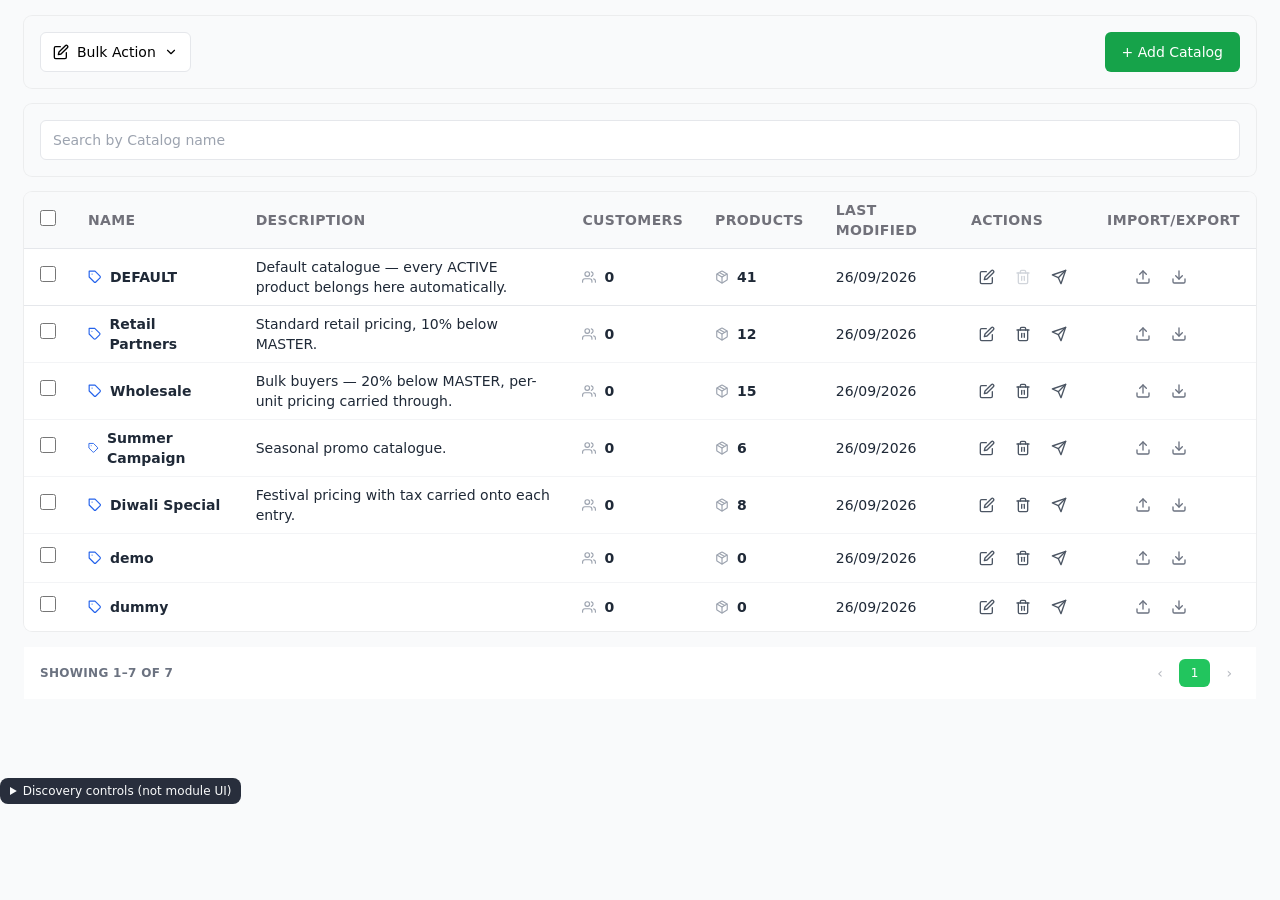
==== commit d4f9cde8: "Discovery v6: grid keys fix + cache-busted assets" ====
--- a/screens/catalogue-list.html
+++ b/screens/catalogue-list.html
@@ -14,12 +14,12 @@
 <meta charset="utf-8">
 <meta name="viewport" content="width=device-width, initial-scale=1">
 <title>Catalogue — Discovery v5</title>
-<link rel="stylesheet" href="../assets/module.css">
-<script src="../assets/pm-core.js"></script>
-<script src="../assets/ui/icons.js"></script>
-<script src="../assets/ui/kit.js"></script>
-<script src="../assets/ui/unit-price.js"></script>
-<script src="../assets/ui/boot.js"></script>
+<link rel="stylesheet" href="../assets/module.css?v=6.3">
+<script src="../assets/pm-core.js?v=6.3"></script>
+<script src="../assets/ui/icons.js?v=6.3"></script>
+<script src="../assets/ui/kit.js?v=6.3"></script>
+<script src="../assets/ui/unit-price.js?v=6.3"></script>
+<script src="../assets/ui/boot.js?v=6.3"></script>
 </head>
 <body>
 <script>
--- a/assets/module.css
+++ b/assets/module.css
@@ -782,6 +782,10 @@
   top: 33.333333%;
 }
 
+.top-11 {
+  top: 2.75rem;
+}
+
 .top-2 {
   top: 0.5rem;
 }
@@ -912,6 +916,14 @@
   margin-bottom: -1rem;
 }
 
+.-mb-5 {
+  margin-bottom: -1.25rem;
+}
+
+.-mb-px {
+  margin-bottom: -1px;
+}
+
 .mb-0 {
   margin-bottom: 0px;
 }
@@ -958,6 +970,10 @@
 
 .ml-2\.5 {
   margin-left: 0.625rem;
+}
+
+.ml-3 {
+  margin-left: 0.75rem;
 }
 
 .ml-6 {
@@ -1067,6 +1083,10 @@
   display: inline-table;
 }
 
+.\!grid {
+  display: grid !important;
+}
+
 .grid {
   display: grid;
 }
@@ -1123,6 +1143,10 @@
   height: 0.5rem;
 }
 
+.h-2\.5 {
+  height: 0.625rem;
+}
+
 .h-20 {
   height: 5rem;
 }
@@ -1171,6 +1195,10 @@
   height: 2.25rem;
 }
 
+.h-\[168px\] {
+  height: 168px;
+}
+
 .h-\[18px\] {
   height: 18px;
 }
@@ -1207,10 +1235,22 @@
   max-height: 6rem;
 }
 
+.max-h-32 {
+  max-height: 8rem;
+}
+
+.max-h-40 {
+  max-height: 10rem;
+}
+
 .max-h-60 {
   max-height: 15rem;
 }
 
+.max-h-72 {
+  max-height: 18rem;
+}
+
 .max-h-96 {
   max-height: 24rem;
 }
@@ -1311,6 +1351,10 @@
   width: 0.5rem;
 }
 
+.w-2\.5 {
+  width: 0.625rem;
+}
+
 .w-2\/3 {
   width: 66.666667%;
 }
@@ -1373,6 +1417,10 @@
 
 .w-8 {
   width: 2rem;
+}
+
+.w-80 {
+  width: 20rem;
 }
 
 .w-9 {
@@ -1437,6 +1485,10 @@
   min-width: 136px;
 }
 
+.min-w-\[140px\] {
+  min-width: 140px;
+}
+
 .min-w-\[160px\] {
   min-width: 160px;
 }
@@ -1490,10 +1542,18 @@
   max-width: 80rem;
 }
 
+.max-w-80 {
+  max-width: 20rem;
+}
+
 .max-w-96 {
   max-width: 24rem;
 }
 
+.max-w-\[40\%\] {
+  max-width: 40%;
+}
+
 .max-w-\[45\%\] {
   max-width: 45%;
 }
@@ -1540,6 +1600,10 @@
 
 .flex-1 {
   flex: 1 1 0%;
+}
+
+.flex-\[2\] {
+  flex: 2;
 }
 
 .flex-none {
@@ -1658,6 +1722,10 @@
   resize: both;
 }
 
+.list-disc {
+  list-style-type: disc;
+}
+
 .appearance-none {
   -webkit-appearance: none;
      -moz-appearance: none;
@@ -1684,6 +1752,10 @@
   grid-template-columns: repeat(6, minmax(0, 1fr));
 }
 
+.grid-cols-\[140px_minmax\(0\2c 1fr\)\] {
+  grid-template-columns: 140px minmax(0,1fr);
+}
+
 .grid-cols-\[18px_70px_minmax\(0\2c 1fr\)\] {
   grid-template-columns: 18px 70px minmax(0,1fr);
 }
@@ -1692,6 +1764,10 @@
   grid-template-columns: 1fr 1.35fr auto;
 }
 
+.grid-cols-\[1fr_1fr_1fr_auto\] {
+  grid-template-columns: 1fr 1fr 1fr auto;
+}
+
 .grid-cols-\[minmax\(140px\2c 2fr\)_minmax\(120px\2c 1fr\)_minmax\(80px\2c 0\.8fr\)_minmax\(160px\2c 1fr\)_minmax\(90px\2c 0\.7fr\)\] {
   grid-template-columns: minmax(140px,2fr) minmax(120px,1fr) minmax(80px,0.8fr) minmax(160px,1fr) minmax(90px,0.7fr);
 }
@@ -1786,11 +1862,29 @@
 
 .gap-6 {
   gap: 1.5rem;
+}
+
+.gap-x-3 {
+  -moz-column-gap: 0.75rem;
+       column-gap: 0.75rem;
 }
 
 .gap-x-5 {
   -moz-column-gap: 1.25rem;
        column-gap: 1.25rem;
+}
+
+.gap-x-8 {
+  -moz-column-gap: 2rem;
+       column-gap: 2rem;
+}
+
+.gap-y-1 {
+  row-gap: 0.25rem;
+}
+
+.gap-y-2\.5 {
+  row-gap: 0.625rem;
 }
 
 .gap-y-5 {
@@ -1809,6 +1903,18 @@
   margin-left: calc(1rem * calc(1 - var(--tw-space-x-reverse)));
 }
 
+.space-y-0\.5 > :not([hidden]) ~ :not([hidden]) {
+  --tw-space-y-reverse: 0;
+  margin-top: calc(0.125rem * calc(1 - var(--tw-space-y-reverse)));
+  margin-bottom: calc(0.125rem * var(--tw-space-y-reverse));
+}
+
+.space-y-1 > :not([hidden]) ~ :not([hidden]) {
+  --tw-space-y-reverse: 0;
+  margin-top: calc(0.25rem * calc(1 - var(--tw-space-y-reverse)));
+  margin-bottom: calc(0.25rem * var(--tw-space-y-reverse));
+}
+
 .space-y-1\.5 > :not([hidden]) ~ :not([hidden]) {
   --tw-space-y-reverse: 0;
   margin-top: calc(0.375rem * calc(1 - var(--tw-space-y-reverse)));
@@ -2044,6 +2150,11 @@
   border-color: rgb(156 163 175 / var(--tw-border-opacity, 1));
 }
 
+.border-gray-800 {
+  --tw-border-opacity: 1;
+  border-color: rgb(31 41 55 / var(--tw-border-opacity, 1));
+}
+
 .border-green-200 {
   --tw-border-opacity: 1;
   border-color: rgb(187 247 208 / var(--tw-border-opacity, 1));
@@ -2077,6 +2188,11 @@
 .border-red-200 {
   --tw-border-opacity: 1;
   border-color: rgb(254 202 202 / var(--tw-border-opacity, 1));
+}
+
+.border-red-300 {
+  --tw-border-opacity: 1;
+  border-color: rgb(252 165 165 / var(--tw-border-opacity, 1));
 }
 
 .border-red-400 {
@@ -2187,6 +2303,10 @@
   background-color: rgb(239 246 255 / var(--tw-bg-opacity, 1));
 }
 
+.bg-blue-50\/60 {
+  background-color: rgb(239 246 255 / 0.6);
+}
+
 .bg-blue-500 {
   --tw-bg-opacity: 1;
   background-color: rgb(59 130 246 / var(--tw-bg-opacity, 1));
@@ -2239,6 +2359,11 @@
   background-color: rgb(209 213 219 / var(--tw-bg-opacity, 1));
 }
 
+.bg-gray-400 {
+  --tw-bg-opacity: 1;
+  background-color: rgb(156 163 175 / var(--tw-bg-opacity, 1));
+}
+
 .bg-gray-50 {
   --tw-bg-opacity: 1;
   background-color: rgb(249 250 251 / var(--tw-bg-opacity, 1));
@@ -2256,6 +2381,11 @@
   background-color: rgb(249 250 251 / 0.7);
 }
 
+.bg-gray-800 {
+  --tw-bg-opacity: 1;
+  background-color: rgb(31 41 55 / var(--tw-bg-opacity, 1));
+}
+
 .bg-gray-950 {
   --tw-bg-opacity: 1;
   background-color: rgb(3 7 18 / var(--tw-bg-opacity, 1));
@@ -2303,9 +2433,29 @@
   background-color: rgb(255 237 213 / var(--tw-bg-opacity, 1));
 }
 
+.bg-orange-500 {
+  --tw-bg-opacity: 1;
+  background-color: rgb(249 115 22 / var(--tw-bg-opacity, 1));
+}
+
+.bg-pink-500 {
+  --tw-bg-opacity: 1;
+  background-color: rgb(236 72 153 / var(--tw-bg-opacity, 1));
+}
+
+.bg-purple-500 {
+  --tw-bg-opacity: 1;
+  background-color: rgb(168 85 247 / var(--tw-bg-opacity, 1));
+}
+
 .bg-red-100 {
   --tw-bg-opacity: 1;
   background-color: rgb(254 226 226 / var(--tw-bg-opacity, 1));
+}
+
+.bg-red-400 {
+  --tw-bg-opacity: 1;
+  background-color: rgb(248 113 113 / var(--tw-bg-opacity, 1));
 }
 
 .bg-red-50 {
@@ -2333,6 +2483,16 @@
 .bg-red-600 {
   --tw-bg-opacity: 1;
   background-color: rgb(220 38 38 / var(--tw-bg-opacity, 1));
+}
+
+.bg-slate-200 {
+  --tw-bg-opacity: 1;
+  background-color: rgb(226 232 240 / var(--tw-bg-opacity, 1));
+}
+
+.bg-teal-500 {
+  --tw-bg-opacity: 1;
+  background-color: rgb(20 184 166 / var(--tw-bg-opacity, 1));
 }
 
 .bg-transparent {
@@ -2604,6 +2764,10 @@
   padding-left: 2.25rem;
 }
 
+.pr-10 {
+  padding-right: 2.5rem;
+}
+
 .pr-2 {
   padding-right: 0.5rem;
 }
@@ -2612,6 +2776,10 @@
   padding-right: 0.75rem;
 }
 
+.pr-4 {
+  padding-right: 1rem;
+}
+
 .pr-8 {
   padding-right: 2rem;
 }
@@ -2678,6 +2846,10 @@
 
 .align-bottom {
   vertical-align: bottom;
+}
+
+.font-mono {
+  font-family: ui-monospace, SFMono-Regular, Menlo, Monaco, Consolas, "Liberation Mono", "Courier New", monospace;
 }
 
 .text-2xl {
@@ -2763,6 +2935,10 @@
   text-transform: lowercase;
 }
 
+.normal-case {
+  text-transform: none;
+}
+
 .tabular-nums {
   --tw-numeric-spacing: tabular-nums;
   font-variant-numeric: var(--tw-ordinal) var(--tw-slashed-zero) var(--tw-numeric-figure) var(--tw-numeric-spacing) var(--tw-numeric-fraction);
@@ -2821,6 +2997,16 @@
   color: rgb(29 78 216 / var(--tw-text-opacity, 1)) !important;
 }
 
+.text-amber-400 {
+  --tw-text-opacity: 1;
+  color: rgb(251 191 36 / var(--tw-text-opacity, 1));
+}
+
+.text-amber-500 {
+  --tw-text-opacity: 1;
+  color: rgb(245 158 11 / var(--tw-text-opacity, 1));
+}
+
 .text-amber-600 {
   --tw-text-opacity: 1;
   color: rgb(217 119 6 / var(--tw-text-opacity, 1));
@@ -2831,6 +3017,15 @@
   color: rgb(180 83 9 / var(--tw-text-opacity, 1));
 }
 
+.text-amber-800 {
+  --tw-text-opacity: 1;
+  color: rgb(146 64 14 / var(--tw-text-opacity, 1));
+}
+
+.text-amber-800\/90 {
+  color: rgb(146 64 14 / 0.9);
+}
+
 .text-black {
   --tw-text-opacity: 1;
   color: rgb(0 0 0 / var(--tw-text-opacity, 1));
@@ -2856,11 +3051,24 @@
   color: rgb(29 78 216 / var(--tw-text-opacity, 1));
 }
 
+.text-blue-700\/80 {
+  color: rgb(29 78 216 / 0.8);
+}
+
 .text-blue-800 {
   --tw-text-opacity: 1;
   color: rgb(30 64 175 / var(--tw-text-opacity, 1));
 }
 
+.text-blue-800\/80 {
+  color: rgb(30 64 175 / 0.8);
+}
+
+.text-blue-900 {
+  --tw-text-opacity: 1;
+  color: rgb(30 58 138 / var(--tw-text-opacity, 1));
+}
+
 .text-emerald-500 {
   --tw-text-opacity: 1;
   color: rgb(16 185 129 / var(--tw-text-opacity, 1));
@@ -2926,6 +3134,10 @@
   color: rgb(21 128 61 / var(--tw-text-opacity, 1));
 }
 
+.text-green-700\/80 {
+  color: rgb(21 128 61 / 0.8);
+}
+
 .text-green-800 {
   --tw-text-opacity: 1;
   color: rgb(22 101 52 / var(--tw-text-opacity, 1));
@@ -2946,6 +3158,11 @@
   color: rgb(249 115 22 / var(--tw-text-opacity, 1));
 }
 
+.text-purple-700 {
+  --tw-text-opacity: 1;
+  color: rgb(126 34 206 / var(--tw-text-opacity, 1));
+}
+
 .text-red-300 {
   --tw-text-opacity: 1;
   color: rgb(252 165 165 / var(--tw-text-opacity, 1));
@@ -2984,6 +3201,11 @@
 .text-slate-400 {
   --tw-text-opacity: 1;
   color: rgb(148 163 184 / var(--tw-text-opacity, 1));
+}
+
+.text-slate-500 {
+  --tw-text-opacity: 1;
+  color: rgb(100 116 139 / var(--tw-text-opacity, 1));
 }
 
 .text-slate-600 {
@@ -3007,6 +3229,11 @@
 
 .text-white\/75 {
   color: rgb(255 255 255 / 0.75);
+}
+
+.text-yellow-600 {
+  --tw-text-opacity: 1;
+  color: rgb(202 138 4 / var(--tw-text-opacity, 1));
 }
 
 .text-zinc-500 {
@@ -3127,6 +3354,22 @@
   outline-offset: 2px;
 }
 
+.outline {
+  outline-style: solid;
+}
+
+.outline-2 {
+  outline-width: 2px;
+}
+
+.-outline-offset-2 {
+  outline-offset: -2px;
+}
+
+.outline-green-500 {
+  outline-color: #22c55e;
+}
+
 .ring {
   --tw-ring-offset-shadow: var(--tw-ring-inset) 0 0 0 var(--tw-ring-offset-width) var(--tw-ring-offset-color);
   --tw-ring-shadow: var(--tw-ring-inset) 0 0 0 calc(3px + var(--tw-ring-offset-width)) var(--tw-ring-color);
@@ -3428,6 +3671,10 @@
   background-color: rgb(240 253 244 / 0.3);
 }
 
+.hover\:bg-green-50\/50:hover {
+  background-color: rgb(240 253 244 / 0.5);
+}
+
 .hover\:bg-green-600:hover {
   --tw-bg-opacity: 1;
   background-color: rgb(22 163 74 / var(--tw-bg-opacity, 1));
@@ -3526,6 +3773,11 @@
 .hover\:text-indigo-700:hover {
   --tw-text-opacity: 1;
   color: rgb(67 56 202 / var(--tw-text-opacity, 1));
+}
+
+.hover\:text-red-500:hover {
+  --tw-text-opacity: 1;
+  color: rgb(239 68 68 / var(--tw-text-opacity, 1));
 }
 
 .hover\:text-red-600:hover {
@@ -3704,6 +3956,10 @@
   opacity: 0.4;
 }
 
+.disabled\:opacity-45:disabled {
+  opacity: 0.45;
+}
+
 .disabled\:opacity-50:disabled {
   opacity: 0.5;
 }
@@ -3739,6 +3995,10 @@
   border-color: rgb(146 64 14 / var(--tw-border-opacity, 1));
 }
 
+.dark\:border-amber-900\/40:is(.dark *) {
+  border-color: rgb(120 53 15 / 0.4);
+}
+
 .dark\:border-blue-800:is(.dark *) {
   --tw-border-opacity: 1;
   border-color: rgb(30 64 175 / var(--tw-border-opacity, 1));
@@ -3753,6 +4013,11 @@
   border-color: rgb(30 58 138 / 0.4);
 }
 
+.dark\:border-gray-200:is(.dark *) {
+  --tw-border-opacity: 1;
+  border-color: rgb(229 231 235 / var(--tw-border-opacity, 1));
+}
+
 .dark\:border-gray-500:is(.dark *) {
   --tw-border-opacity: 1;
   border-color: rgb(107 114 128 / var(--tw-border-opacity, 1));
@@ -3839,6 +4104,11 @@
   background-color: rgb(6 78 59 / 0.3);
 }
 
+.dark\:bg-gray-200:is(.dark *) {
+  --tw-bg-opacity: 1;
+  background-color: rgb(229 231 235 / var(--tw-bg-opacity, 1));
+}
+
 .dark\:bg-gray-600:is(.dark *) {
   --tw-bg-opacity: 1;
   background-color: rgb(75 85 99 / var(--tw-bg-opacity, 1));
@@ -3928,6 +4198,11 @@
   background-color: rgb(127 29 29 / 0.9);
 }
 
+.dark\:bg-slate-700:is(.dark *) {
+  --tw-bg-opacity: 1;
+  background-color: rgb(51 65 85 / var(--tw-bg-opacity, 1));
+}
+
 .dark\:bg-transparent:is(.dark *) {
   background-color: transparent;
 }
@@ -3937,16 +4212,29 @@
   color: rgb(252 211 77 / var(--tw-text-opacity, 1));
 }
 
+.dark\:text-amber-300\/90:is(.dark *) {
+  color: rgb(252 211 77 / 0.9);
+}
+
 .dark\:text-amber-400:is(.dark *) {
   --tw-text-opacity: 1;
   color: rgb(251 191 36 / var(--tw-text-opacity, 1));
 }
 
+.dark\:text-blue-200:is(.dark *) {
+  --tw-text-opacity: 1;
+  color: rgb(191 219 254 / var(--tw-text-opacity, 1));
+}
+
 .dark\:text-blue-300:is(.dark *) {
   --tw-text-opacity: 1;
   color: rgb(147 197 253 / var(--tw-text-opacity, 1));
 }
 
+.dark\:text-blue-300\/80:is(.dark *) {
+  color: rgb(147 197 253 / 0.8);
+}
+
 .dark\:text-blue-400:is(.dark *) {
   --tw-text-opacity: 1;
   color: rgb(96 165 250 / var(--tw-text-opacity, 1));
@@ -3992,6 +4280,11 @@
   color: rgb(107 114 128 / var(--tw-text-opacity, 1));
 }
 
+.dark\:text-gray-900:is(.dark *) {
+  --tw-text-opacity: 1;
+  color: rgb(17 24 39 / var(--tw-text-opacity, 1));
+}
+
 .dark\:text-green-200:is(.dark *) {
   --tw-text-opacity: 1;
   color: rgb(187 247 208 / var(--tw-text-opacity, 1));
@@ -4000,6 +4293,10 @@
 .dark\:text-green-300:is(.dark *) {
   --tw-text-opacity: 1;
   color: rgb(134 239 172 / var(--tw-text-opacity, 1));
+}
+
+.dark\:text-green-300\/80:is(.dark *) {
+  color: rgb(134 239 172 / 0.8);
 }
 
 .dark\:text-green-400:is(.dark *) {
@@ -4391,6 +4688,10 @@
     display: flex;
   }
 
+  .md\:inline-flex {
+    display: inline-flex;
+  }
+
   .md\:hidden {
     display: none;
   }
@@ -4441,6 +4742,10 @@
 
   .lg\:block {
     display: block;
+  }
+
+  .lg\:inline {
+    display: inline;
   }
 
   .lg\:w-\[42\%\] {
